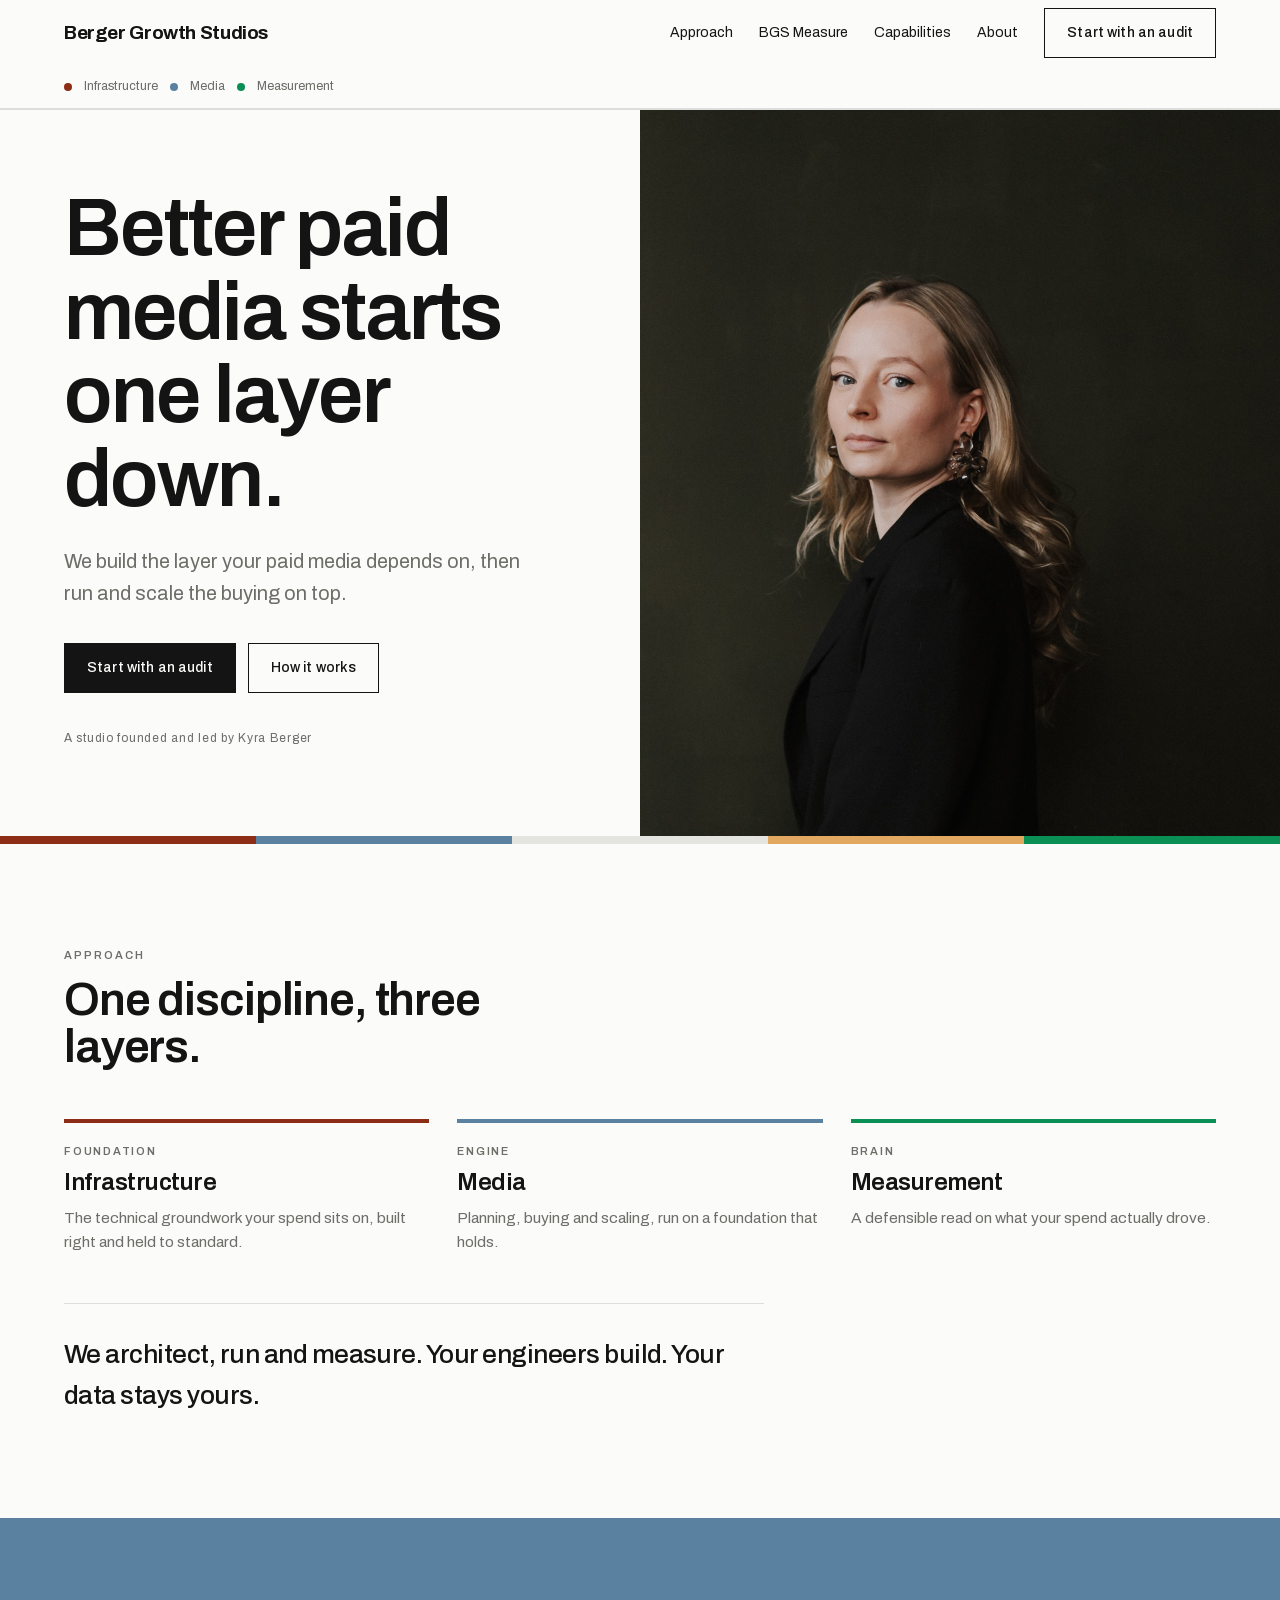
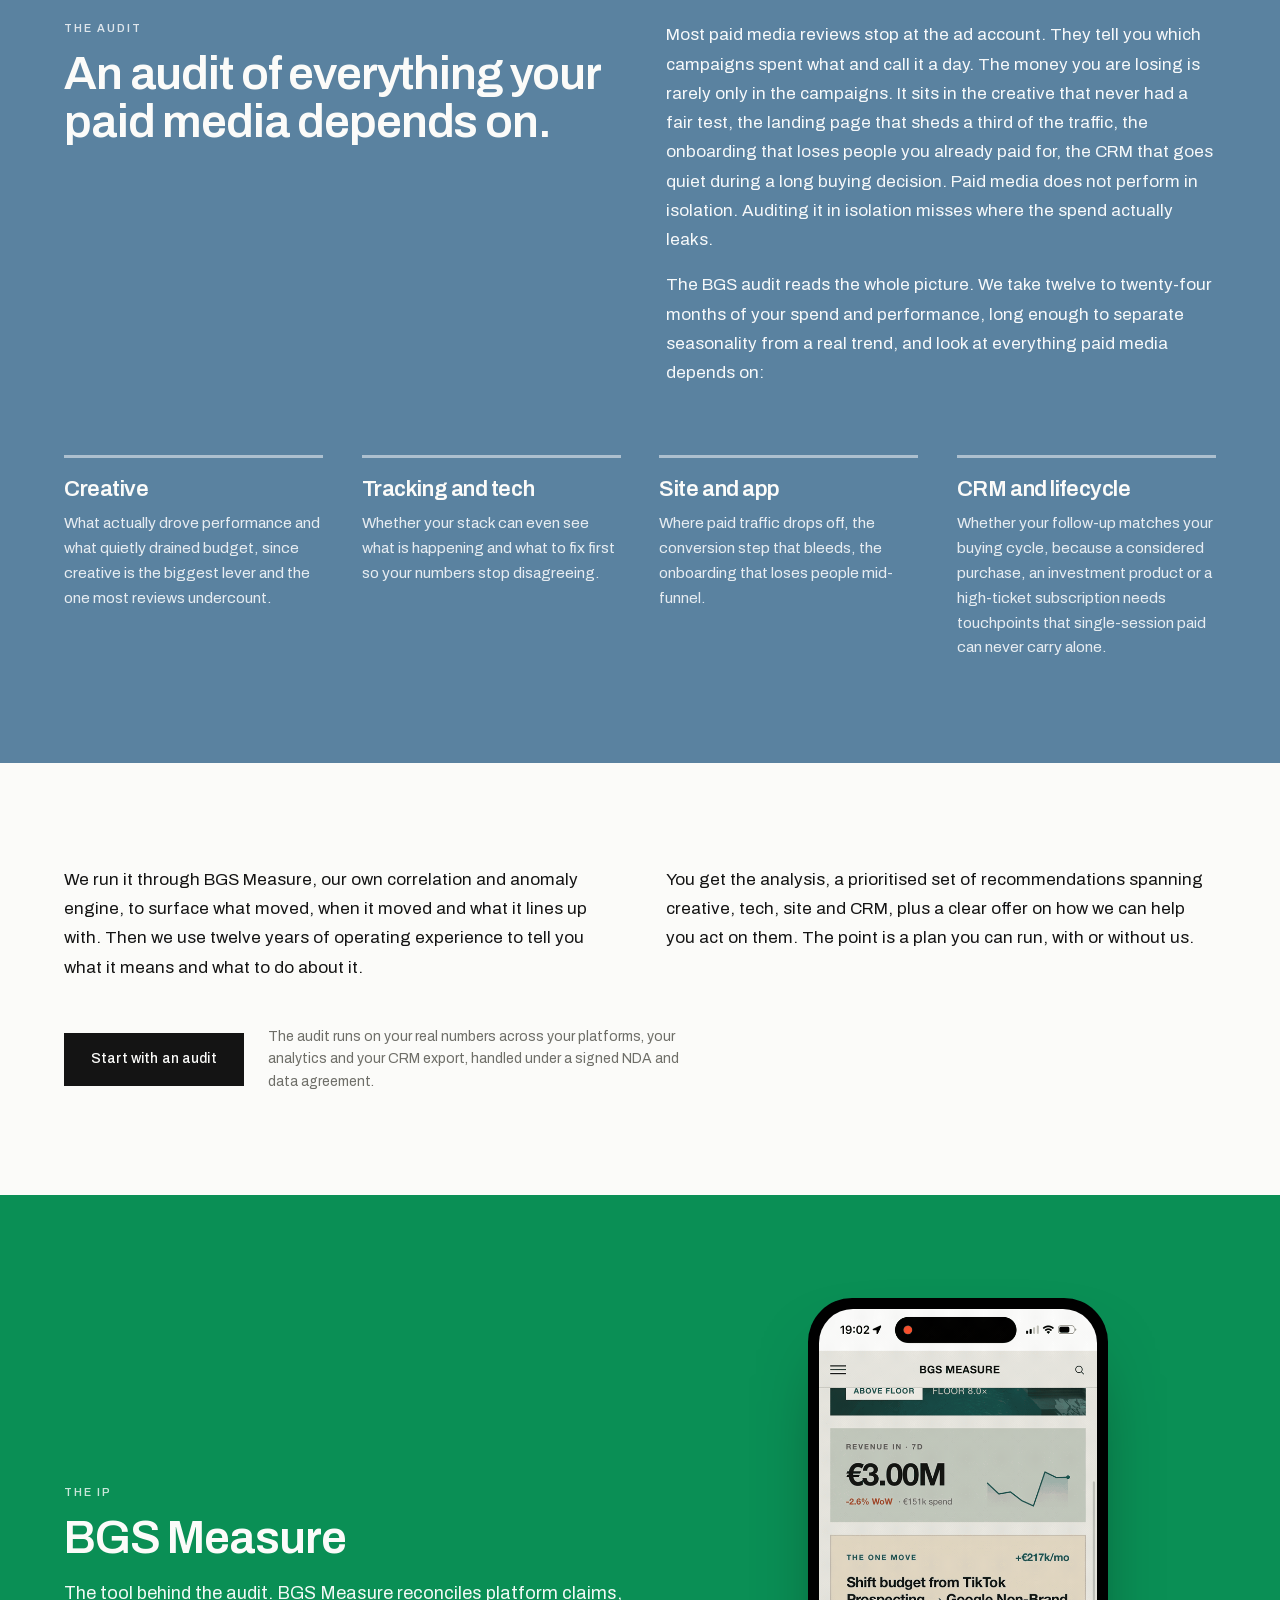
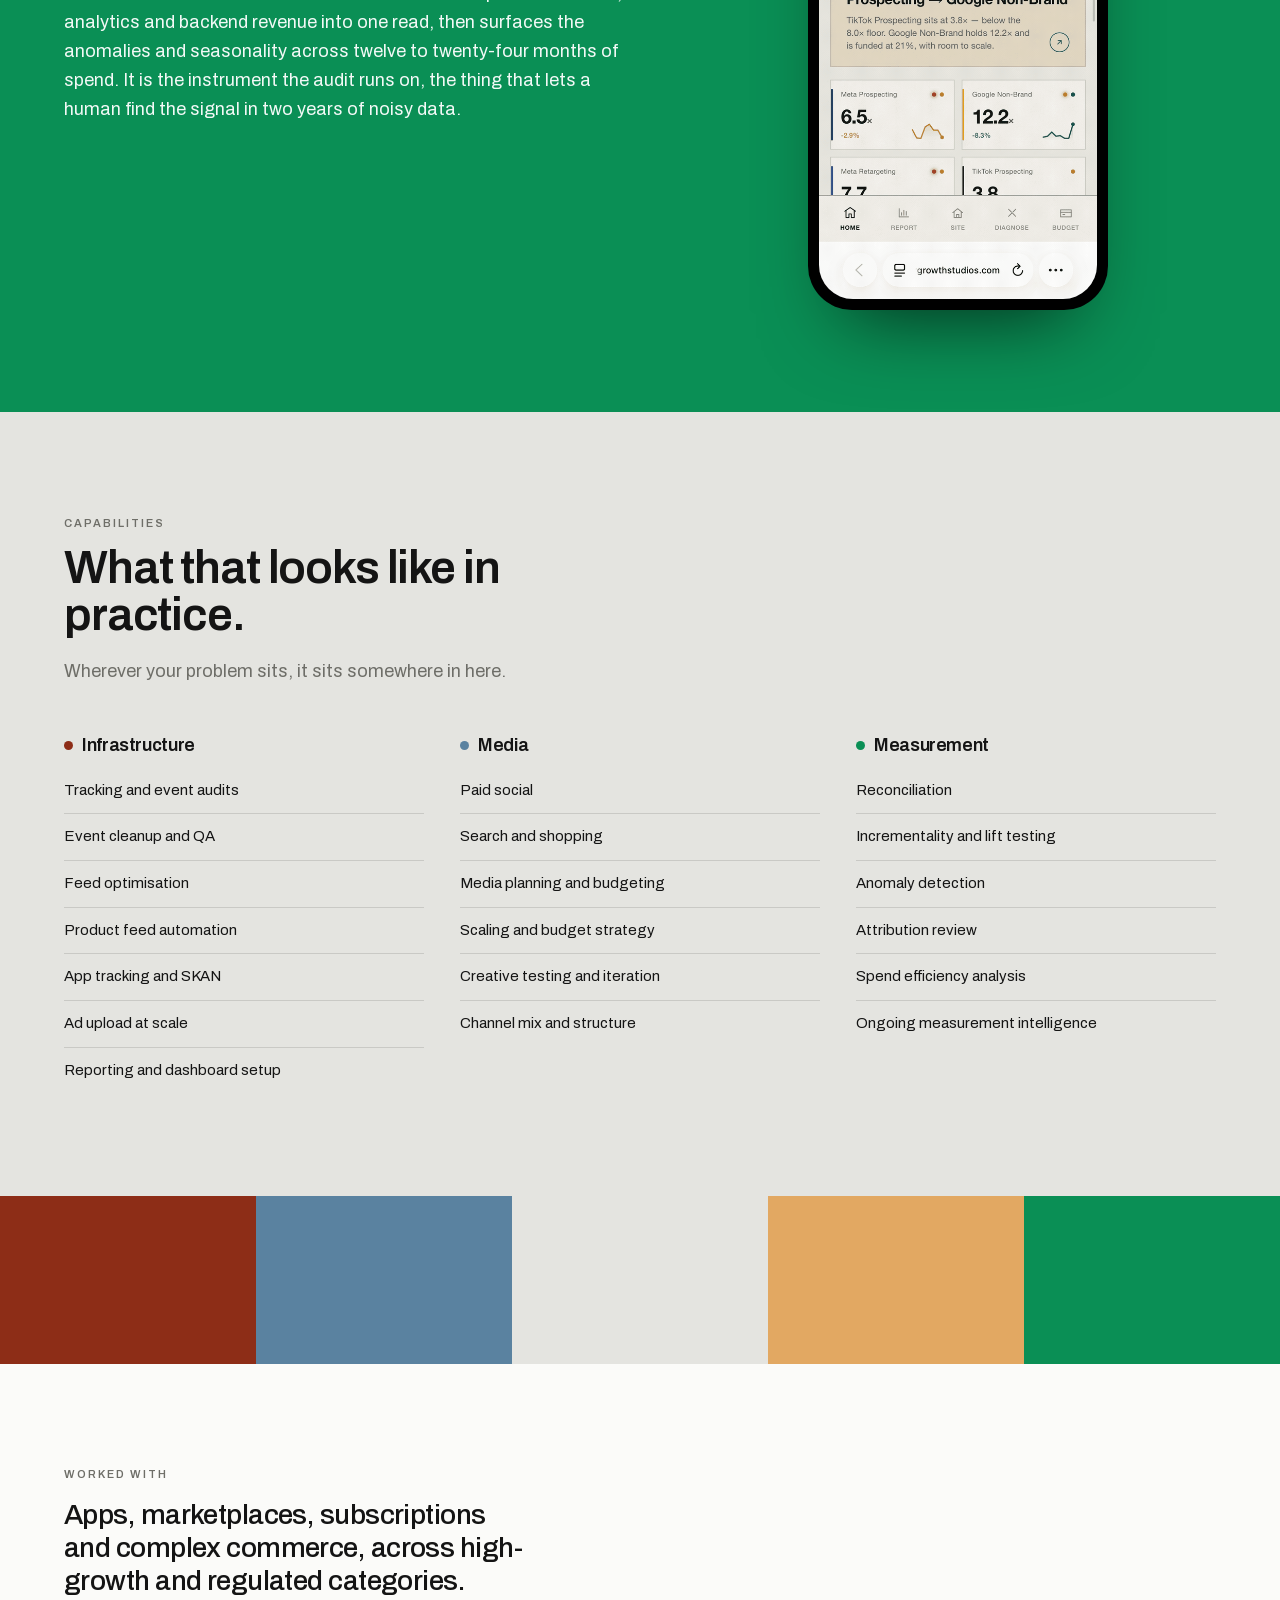
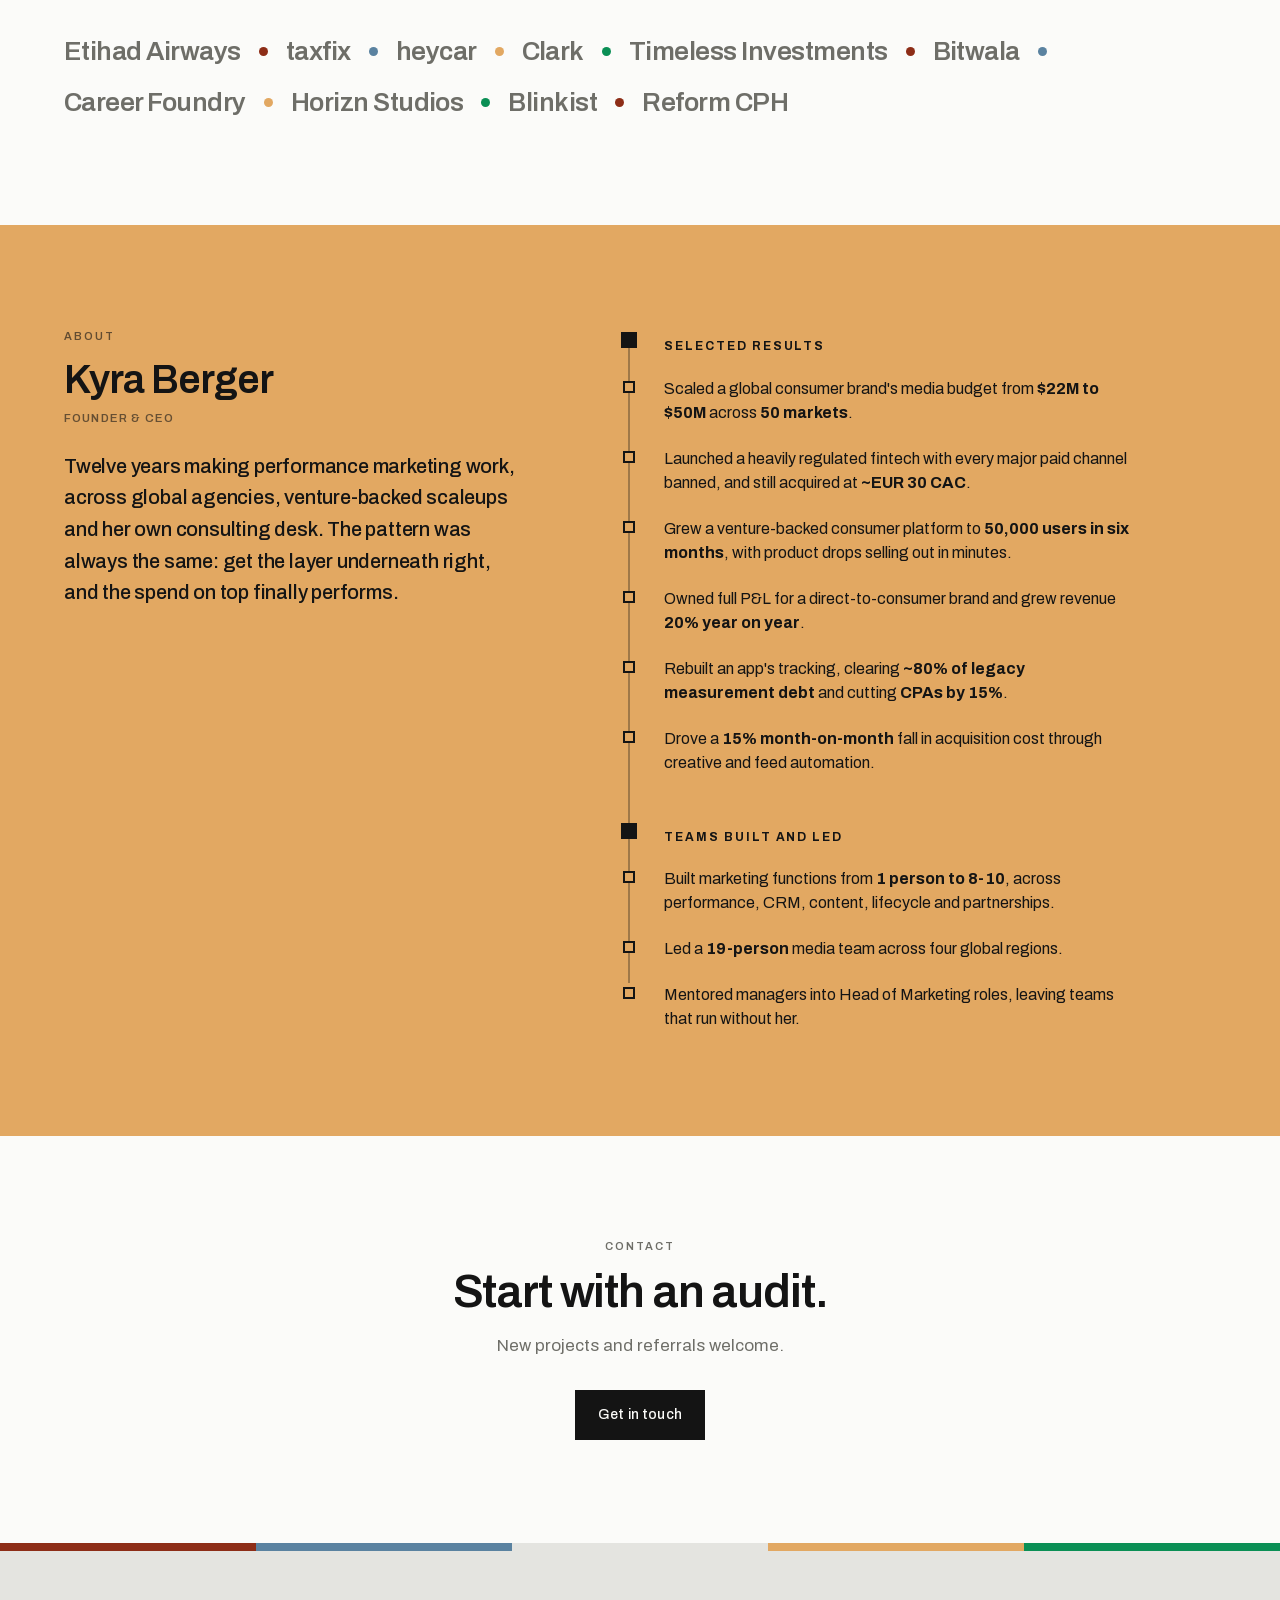
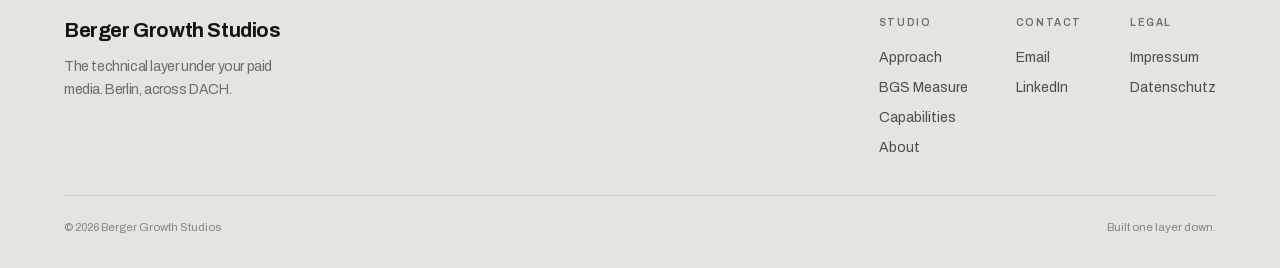
==== index.html @ 20eaeb32 "Split audit into blue (head+pillars) and off-white outcome band Keep heading, intro and the four pil" ====
<!DOCTYPE html>
<html lang="en">
<head>
<meta charset="utf-8">
<meta name="viewport" content="width=device-width, initial-scale=1">

<title>Berger Growth Studios | Technical performance marketing and measurement</title>
<meta name="description" content="Berger Growth Studios builds the technical layer under paid media, then runs and scales the buying on top. Measurement-led growth across DACH.">
<link rel="canonical" href="https://bergergrowthstudios.com/">

<!-- Favicons -->
<link rel="icon" href="favicons/favicon.svg" type="image/svg+xml">
<link rel="icon" href="favicons/favicon-32.png" sizes="32x32" type="image/png">
<link rel="icon" href="favicons/favicon-16.png" sizes="16x16" type="image/png">
<link rel="apple-touch-icon" href="favicons/apple-touch-icon.png">

<!-- Open Graph -->
<meta property="og:type" content="website">
<meta property="og:url" content="https://bergergrowthstudios.com/">
<meta property="og:title" content="Berger Growth Studios | Technical performance marketing and measurement">
<meta property="og:description" content="Berger Growth Studios builds the technical layer under paid media, then runs and scales the buying on top. Measurement-led growth across DACH.">
<meta property="og:image" content="https://bergergrowthstudios.com/assets/hero-portrait.jpg">

<!-- Twitter -->
<meta name="twitter:card" content="summary_large_image">
<meta name="twitter:title" content="Berger Growth Studios | Technical performance marketing and measurement">
<meta name="twitter:description" content="Berger Growth Studios builds the technical layer under paid media, then runs and scales the buying on top. Measurement-led growth across DACH.">
<meta name="twitter:image" content="https://bergergrowthstudios.com/assets/hero-portrait.jpg">

<link rel="stylesheet" href="/fonts/archivo.css">

<!-- Vercel Web Analytics (cookieless) -->
<script defer src="/_vercel/insights/script.js"></script>

<style>
*{box-sizing:border-box}
html{scroll-behavior:smooth}
body{margin:0;background:#FBFBF9;color:#141414;-webkit-font-smoothing:antialiased}
img{max-width:100%;display:block}
a:focus-visible,button:focus-visible{outline:2px solid #5A82A0;outline-offset:3px}
@media(prefers-reduced-motion:reduce){html{scroll-behavior:auto}}
@media(max-width:860px){.measure{grid-template-columns:1fr!important;gap:40px!important}}
@media(max-width:840px){.hero__grid{grid-template-columns:1fr!important}.hero__media{min-height:420px!important}.founder{grid-template-columns:1fr!important;gap:32px!important}}
@media(max-width:430px){.brand{font-size:14px!important}.brand span{display:block}}
@media(max-width:900px){.nav__links{display:none!important}.crumb{display:none!important}.botnav{display:block!important}body{padding-bottom:64px}}
@media(max-width:760px){.layers{grid-template-columns:1fr!important;gap:22px!important}.caps{grid-template-columns:1fr!important;gap:28px!important}}
/* hover states (recreated from the design reference's style-hover attrs) */
.navlink:hover{color:#6E6E68!important}
.btn-outline:hover{background:#141414!important;color:#FBFBF9!important}
.btn-solid:hover{transform:translateY(-2px)}
.footlink:hover{color:#141414!important}
@media(max-width:920px){.auditgrid{grid-template-columns:repeat(2,1fr)!important}}
@media(max-width:840px){.audit-head{grid-template-columns:1fr!important}.audit-close{grid-template-columns:1fr!important}}
@media(max-width:560px){.auditgrid{grid-template-columns:1fr!important}}
</style>

<!-- JSON-LD: ProfessionalService -->
<script type="application/ld+json">
{
  "@context": "https://schema.org",
  "@type": "ProfessionalService",
  "name": "Berger Growth Studios",
  "url": "https://bergergrowthstudios.com/",
  "areaServed": "DACH",
  "founder": {
    "@type": "Person",
    "name": "Kyra Berger",
    "jobTitle": "Founder and CEO"
  }
}
</script>
</head>

<body>

<div style="font-family:'Archivo',-apple-system,system-ui,Helvetica,Arial,sans-serif;font-size:17px;line-height:1.58;color:#141414;background:#FBFBF9">

<header class="nav" style="position:sticky;top:0;z-index:50;background:rgba(251,251,249,.9);backdrop-filter:blur(10px);-webkit-backdrop-filter:blur(10px);border-bottom:1px solid rgba(20,20,20,.13)">
  <div style="max-width:1440px;margin:0 auto;padding:0 clamp(20px,5vw,72px);display:flex;align-items:center;justify-content:space-between;height:66px">
    <a href="#top" class="brand" style="font-weight:700;font-size:19px;letter-spacing:-.02em;line-height:1.06;color:#141414;text-decoration:none;white-space:nowrap"><span>Berger</span> <span>Growth</span> <span>Studios</span></a>
    <div style="display:flex;gap:12px;align-items:center">
      <nav class="nav__links" aria-label="Primary" style="display:flex;gap:26px;margin-right:14px">
        <a href="#do" class="navlink" style="font-size:14px;color:#141414;text-decoration:none;white-space:nowrap">Approach</a>
        <a href="#measure" class="navlink" style="font-size:14px;color:#141414;text-decoration:none;white-space:nowrap">BGS Measure</a>
        <a href="#capabilities" class="navlink" style="font-size:14px;color:#141414;text-decoration:none;white-space:nowrap">Capabilities</a>
        <a href="#about" class="navlink" style="font-size:14px;color:#141414;text-decoration:none;white-space:nowrap">About</a>
      </nav>
      <a href="#contact" class="btn-outline" style="display:inline-flex;align-items:center;font-weight:500;font-size:14px;letter-spacing:.01em;padding:13px 22px;border:1px solid #141414;border-radius:0;color:#141414;text-decoration:none;white-space:nowrap;transition:background .18s,color .18s">Start with an audit</a>
    </div>
  </div>
  <div class="crumb" style="border-bottom:1px solid rgba(20,20,20,.13)">
    <div style="max-width:1440px;margin:0 auto;padding:0 clamp(20px,5vw,72px);display:flex;align-items:center;gap:12px;height:42px;font-size:12.5px;color:#6E6E68">
      <span style="width:8px;height:8px;border-radius:50%;background:#8D2D17"></span>Infrastructure
      <span style="width:8px;height:8px;border-radius:50%;background:#5A82A0"></span>Media
      <span style="width:8px;height:8px;border-radius:50%;background:#0A8F55"></span>Measurement
    </div>
  </div>
</header>

<main id="top">

<section>
  <div class="hero__grid" style="display:grid;grid-template-columns:1fr 1fr;min-height:clamp(480px,76vh,700px)">
    <div style="display:flex;flex-direction:column;justify-content:center;padding:clamp(40px,6vw,76px) clamp(28px,4vw,56px) clamp(40px,6vw,76px) calc(clamp(20px,5vw,72px) + max(0px, (100vw - 1440px) / 2))">
      <h1 style="margin:0;font-weight:600;line-height:1.02;letter-spacing:-.025em;font-size:clamp(40px,6.4vw,82px)">Better paid media starts one layer down.</h1>
      <p style="margin:26px 0 0;max-width:40ch;font-size:clamp(17px,1.6vw,20px);color:#6E6E68">We build the layer your paid media depends on, then run and scale the buying on top.</p>
      <div style="margin-top:34px;display:flex;gap:12px;flex-wrap:wrap">
        <a href="#contact" class="btn-solid" style="display:inline-flex;align-items:center;font-weight:500;font-size:14px;letter-spacing:.01em;padding:13px 22px;border:1px solid #141414;border-radius:0;background:#141414;color:#FBFBF9;text-decoration:none;transition:transform .18s">Start with an audit</a>
        <a href="#do" class="btn-outline" style="display:inline-flex;align-items:center;font-weight:500;font-size:14px;letter-spacing:.01em;padding:13px 22px;border:1px solid #141414;border-radius:0;color:#141414;text-decoration:none;transition:background .18s,color .18s">How it works</a>
      </div>
      <p style="margin-top:auto;padding-top:36px;font-size:12px;letter-spacing:.06em;color:#6E6E68">A studio founded and led by Kyra Berger</p>
    </div>
    <div class="hero__media"><img src="assets/hero-portrait.jpg" alt="Kyra Berger, portrait on a dark backdrop" style="width:100%;height:100%;object-fit:cover;object-position:58% 28%"></div>
  </div>
  <div style="display:flex;height:8px;width:100%"><i style="flex:1;background:#8D2D17"></i><i style="flex:1;background:#5A82A0"></i><i style="flex:1;background:#E4E4E0"></i><i style="flex:1;background:#E2A862"></i><i style="flex:1;background:#0A8F55"></i></div>
</section>

<section id="do" style="padding:clamp(58px,8vw,108px) 0">
  <div style="max-width:1440px;margin:0 auto;padding:0 clamp(20px,5vw,72px)">
    <div style="max-width:56ch">
      <p style="margin:0;font-size:11px;font-weight:600;letter-spacing:.18em;text-transform:uppercase;color:#6E6E68">Approach</p>
      <h2 style="margin:13px 0 0;font-weight:600;line-height:1.02;letter-spacing:-.025em;font-size:clamp(28px,4vw,46px)">One discipline, three layers.</h2>
    </div>
    <div class="layers" style="display:grid;grid-template-columns:repeat(3,1fr);gap:28px;margin-top:48px">
      <div style="border-top:4px solid #8D2D17;padding-top:20px">
        <p style="margin:0 0 10px;font-size:11px;font-weight:600;letter-spacing:.16em;text-transform:uppercase;color:#6E6E68">Foundation</p>
        <h3 style="margin:0 0 10px;font-weight:600;line-height:1.05;letter-spacing:-.02em;font-size:clamp(19px,2.2vw,24px)">Infrastructure</h3>
        <p style="margin:0;color:#6E6E68;font-size:15.5px">The technical groundwork your spend sits on, built right and held to standard.</p>
      </div>
      <div style="border-top:4px solid #5A82A0;padding-top:20px">
        <p style="margin:0 0 10px;font-size:11px;font-weight:600;letter-spacing:.16em;text-transform:uppercase;color:#6E6E68">Engine</p>
        <h3 style="margin:0 0 10px;font-weight:600;line-height:1.05;letter-spacing:-.02em;font-size:clamp(19px,2.2vw,24px)">Media</h3>
        <p style="margin:0;color:#6E6E68;font-size:15.5px">Planning, buying and scaling, run on a foundation that holds.</p>
      </div>
      <div style="border-top:4px solid #0A8F55;padding-top:20px">
        <p style="margin:0 0 10px;font-size:11px;font-weight:600;letter-spacing:.16em;text-transform:uppercase;color:#6E6E68">Brain</p>
        <h3 style="margin:0 0 10px;font-weight:600;line-height:1.05;letter-spacing:-.02em;font-size:clamp(19px,2.2vw,24px)">Measurement</h3>
        <p style="margin:0;color:#6E6E68;font-size:15.5px">A defensible read on what your spend actually drove.</p>
      </div>
    </div>
    <p style="margin:48px 0 0;padding-top:30px;border-top:1px solid rgba(20,20,20,.13);font-size:clamp(19px,2.3vw,26px);font-weight:500;letter-spacing:-.02em;max-width:50ch">We architect, run and measure. Your engineers build. Your data stays yours.</p>
  </div>
</section>

<section id="audit" style="padding:clamp(58px,8vw,108px) 0;background:#5A82A0;color:#FBFBF9">
  <div style="max-width:1440px;margin:0 auto;padding:0 clamp(20px,5vw,72px)">
    <div class="audit-head" style="display:grid;grid-template-columns:1fr 1fr;gap:clamp(28px,4vw,64px);align-items:start">
      <div>
        <p style="margin:0;font-size:11px;font-weight:600;letter-spacing:.18em;text-transform:uppercase;color:rgba(255,255,255,.8)">The audit</p>
        <h2 style="margin:13px 0 0;font-weight:600;line-height:1.04;letter-spacing:-.025em;font-size:clamp(28px,4vw,46px)">An audit of everything your paid media depends on.</h2>
      </div>
      <div>
        <p style="margin:0;color:rgba(255,255,255,.95);font-size:17px;line-height:1.72">Most paid media reviews stop at the ad account. They tell you which campaigns spent what and call it a day. The money you are losing is rarely only in the campaigns. It sits in the creative that never had a fair test, the landing page that sheds a third of the traffic, the onboarding that loses people you already paid for, the CRM that goes quiet during a long buying decision. Paid media does not perform in isolation. Auditing it in isolation misses where the spend actually leaks.</p>
        <p style="margin:16px 0 0;color:rgba(255,255,255,.95);font-size:17px;line-height:1.72">The BGS audit reads the whole picture. We take twelve to twenty-four months of your spend and performance, long enough to separate seasonality from a real trend, and look at everything paid media depends on:</p>
      </div>
    </div>
    <div class="auditgrid" style="display:grid;grid-template-columns:repeat(4,1fr);gap:clamp(28px,3vw,40px);margin-top:clamp(44px,6vw,68px)">
      <div style="border-top:3px solid rgba(255,255,255,.5);padding-top:20px">
        <h3 style="margin:0;font-weight:600;letter-spacing:-.02em;line-height:1.05;font-size:clamp(18px,2vw,22px)">Creative</h3>
        <p style="margin:10px 0 0;color:rgba(255,255,255,.85);font-size:15.5px;line-height:1.6">What actually drove performance and what quietly drained budget, since creative is the biggest lever and the one most reviews undercount.</p>
      </div>
      <div style="border-top:3px solid rgba(255,255,255,.5);padding-top:20px">
        <h3 style="margin:0;font-weight:600;letter-spacing:-.02em;line-height:1.05;font-size:clamp(18px,2vw,22px)">Tracking and tech</h3>
        <p style="margin:10px 0 0;color:rgba(255,255,255,.85);font-size:15.5px;line-height:1.6">Whether your stack can even see what is happening and what to fix first so your numbers stop disagreeing.</p>
      </div>
      <div style="border-top:3px solid rgba(255,255,255,.5);padding-top:20px">
        <h3 style="margin:0;font-weight:600;letter-spacing:-.02em;line-height:1.05;font-size:clamp(18px,2vw,22px)">Site and app</h3>
        <p style="margin:10px 0 0;color:rgba(255,255,255,.85);font-size:15.5px;line-height:1.6">Where paid traffic drops off, the conversion step that bleeds, the onboarding that loses people mid-funnel.</p>
      </div>
      <div style="border-top:3px solid rgba(255,255,255,.5);padding-top:20px">
        <h3 style="margin:0;font-weight:600;letter-spacing:-.02em;line-height:1.05;font-size:clamp(18px,2vw,22px)">CRM and lifecycle</h3>
        <p style="margin:10px 0 0;color:rgba(255,255,255,.85);font-size:15.5px;line-height:1.6">Whether your follow-up matches your buying cycle, because a considered purchase, an investment product or a high-ticket subscription needs touchpoints that single-session paid can never carry alone.</p>
      </div>
    </div>
  </div>
</section>

<section id="audit-outcome" style="padding:clamp(58px,8vw,108px) 0;background:#FBFBF9">
  <div style="max-width:1440px;margin:0 auto;padding:0 clamp(20px,5vw,72px)">
    <div class="audit-close" style="display:grid;grid-template-columns:1fr 1fr;gap:clamp(28px,4vw,64px);align-items:start">
      <p style="margin:0;color:#141414;font-size:17px;line-height:1.72">We run it through BGS Measure, our own correlation and anomaly engine, to surface what moved, when it moved and what it lines up with. Then we use twelve years of operating experience to tell you what it means and what to do about it.</p>
      <p style="margin:0;color:#141414;font-size:17px;line-height:1.72">You get the analysis, a prioritised set of recommendations spanning creative, tech, site and CRM, plus a clear offer on how we can help you act on them. The point is a plan you can run, with or without us.</p>
    </div>
    <div style="margin-top:clamp(32px,4vw,44px);display:flex;align-items:center;gap:24px;flex-wrap:wrap">
      <a href="#contact" class="btn-solid" style="display:inline-flex;align-items:center;font-weight:500;font-size:14px;letter-spacing:.01em;padding:14px 26px;border:1px solid #141414;border-radius:0;background:#141414;color:#FBFBF9;text-decoration:none;transition:transform .18s">Start with an audit</a>
      <p style="margin:0;color:#6E6E68;font-size:14px;line-height:1.6;max-width:52ch">The audit runs on your real numbers across your platforms, your analytics and your CRM export, handled under a signed NDA and data agreement.</p>
    </div>
  </div>
</section>

<section id="measure" style="padding:clamp(58px,8vw,108px) 0;background:#0A8F55;color:#FBFBF9">
  <div style="max-width:1440px;margin:0 auto;padding:0 clamp(20px,5vw,72px)">
    <div class="measure" style="display:grid;grid-template-columns:1.05fr .95fr;gap:clamp(36px,5vw,64px);align-items:center">
      <div>
        <p style="margin:0;font-size:11px;font-weight:600;letter-spacing:.18em;text-transform:uppercase;color:rgba(255,255,255,.78)">The IP</p>
        <h2 style="margin:13px 0 0;font-weight:600;line-height:1.02;letter-spacing:-.025em;font-size:clamp(28px,4vw,46px)">BGS Measure</h2>
        <p style="margin:18px 0 0;max-width:56ch;color:rgba(255,255,255,.95);font-size:18px;line-height:1.6">The tool behind the audit. BGS Measure reconciles platform claims, analytics and backend revenue into one read, then surfaces the anomalies and seasonality across twelve to twenty-four months of spend. It is the instrument the audit runs on, the thing that lets a human find the signal in two years of noisy data.</p>
      </div>
      <div style="display:flex;justify-content:center">
        <div aria-label="BGS Measure on mobile" style="width:clamp(248px,80%,300px);aspect-ratio:300/612;background:#000;border-radius:44px;padding:11px;box-shadow:0 40px 80px -36px rgba(0,0,0,.7);position:relative">
          <div style="width:100%;height:100%;border-radius:34px;overflow:hidden;background:#1b1b1b;position:relative">
            <img src="assets/bgs-measure-scroll.gif" alt="BGS Measure product, scrolled on mobile" style="width:100%;height:100%;object-fit:cover;object-position:center top;display:block">
          </div>
        </div>
      </div>
    </div>
  </div>
</section>

<section id="capabilities" style="padding:clamp(58px,8vw,108px) 0;background:#E4E4E0">
  <div style="max-width:1440px;margin:0 auto;padding:0 clamp(20px,5vw,72px)">
    <div style="max-width:56ch">
      <p style="margin:0;font-size:11px;font-weight:600;letter-spacing:.18em;text-transform:uppercase;color:#6E6E68">Capabilities</p>
      <h2 style="margin:13px 0 0;font-weight:600;line-height:1.02;letter-spacing:-.025em;font-size:clamp(28px,4vw,46px)">What that looks like in practice.</h2>
      <p style="margin:18px 0 0;color:#6E6E68;font-size:18px">Wherever your problem sits, it sits somewhere in here.</p>
    </div>
    <div class="caps" style="display:grid;grid-template-columns:repeat(3,1fr);gap:36px;margin-top:46px">
      <div>
        <div style="display:flex;align-items:center;gap:9px;margin-bottom:6px"><span style="width:9px;height:9px;border-radius:50%;background:#8D2D17"></span><h3 style="margin:0;font-weight:600;letter-spacing:-.02em;font-size:18px">Infrastructure</h3></div>
        <ul style="list-style:none;margin:8px 0 0;padding:0">
          <li style="padding:11px 0;font-size:15px;color:#141414">Tracking and event audits</li>
          <li style="padding:11px 0;border-top:1px solid rgba(20,20,20,.13);font-size:15px;color:#141414">Event cleanup and QA</li>
          <li style="padding:11px 0;border-top:1px solid rgba(20,20,20,.13);font-size:15px;color:#141414">Feed optimisation</li>
          <li style="padding:11px 0;border-top:1px solid rgba(20,20,20,.13);font-size:15px;color:#141414">Product feed automation</li>
          <li style="padding:11px 0;border-top:1px solid rgba(20,20,20,.13);font-size:15px;color:#141414">App tracking and SKAN</li>
          <li style="padding:11px 0;border-top:1px solid rgba(20,20,20,.13);font-size:15px;color:#141414">Ad upload at scale</li>
          <li style="padding:11px 0;border-top:1px solid rgba(20,20,20,.13);font-size:15px;color:#141414">Reporting and dashboard setup</li>
        </ul>
      </div>
      <div>
        <div style="display:flex;align-items:center;gap:9px;margin-bottom:6px"><span style="width:9px;height:9px;border-radius:50%;background:#5A82A0"></span><h3 style="margin:0;font-weight:600;letter-spacing:-.02em;font-size:18px">Media</h3></div>
        <ul style="list-style:none;margin:8px 0 0;padding:0">
          <li style="padding:11px 0;font-size:15px;color:#141414">Paid social</li>
          <li style="padding:11px 0;border-top:1px solid rgba(20,20,20,.13);font-size:15px;color:#141414">Search and shopping</li>
          <li style="padding:11px 0;border-top:1px solid rgba(20,20,20,.13);font-size:15px;color:#141414">Media planning and budgeting</li>
          <li style="padding:11px 0;border-top:1px solid rgba(20,20,20,.13);font-size:15px;color:#141414">Scaling and budget strategy</li>
          <li style="padding:11px 0;border-top:1px solid rgba(20,20,20,.13);font-size:15px;color:#141414">Creative testing and iteration</li>
          <li style="padding:11px 0;border-top:1px solid rgba(20,20,20,.13);font-size:15px;color:#141414">Channel mix and structure</li>
        </ul>
      </div>
      <div>
        <div style="display:flex;align-items:center;gap:9px;margin-bottom:6px"><span style="width:9px;height:9px;border-radius:50%;background:#0A8F55"></span><h3 style="margin:0;font-weight:600;letter-spacing:-.02em;font-size:18px">Measurement</h3></div>
        <ul style="list-style:none;margin:8px 0 0;padding:0">
          <li style="padding:11px 0;font-size:15px;color:#141414">Reconciliation</li>
          <li style="padding:11px 0;border-top:1px solid rgba(20,20,20,.13);font-size:15px;color:#141414">Incrementality and lift testing</li>
          <li style="padding:11px 0;border-top:1px solid rgba(20,20,20,.13);font-size:15px;color:#141414">Anomaly detection</li>
          <li style="padding:11px 0;border-top:1px solid rgba(20,20,20,.13);font-size:15px;color:#141414">Attribution review</li>
          <li style="padding:11px 0;border-top:1px solid rgba(20,20,20,.13);font-size:15px;color:#141414">Spend efficiency analysis</li>
          <li style="padding:11px 0;border-top:1px solid rgba(20,20,20,.13);font-size:15px;color:#141414">Ongoing measurement intelligence</li>
        </ul>
      </div>
    </div>
  </div>
</section>

<section aria-hidden="true">
  <div style="display:flex;height:clamp(110px,16vw,168px)"><i style="flex:1;background:#8D2D17"></i><i style="flex:1;background:#5A82A0"></i><i style="flex:1;background:#E4E4E0"></i><i style="flex:1;background:#E2A862"></i><i style="flex:1;background:#0A8F55"></i></div>
</section>

<section id="work" style="padding:clamp(58px,8vw,108px) 0">
  <div style="max-width:1440px;margin:0 auto;padding:0 clamp(20px,5vw,72px)">
    <div style="max-width:46ch">
      <p style="margin:0;font-size:11px;font-weight:600;letter-spacing:.18em;text-transform:uppercase;color:#6E6E68">Worked with</p>
      <h2 style="margin:14px 0 0;font-weight:500;line-height:1.18;letter-spacing:-.02em;font-size:clamp(20px,2.4vw,28px);color:#141414">Apps, marketplaces, subscriptions and complex commerce, across high-growth and regulated categories.</h2>
    </div>
    <div style="display:flex;flex-wrap:wrap;align-items:center;gap:10px 18px;margin-top:34px">
      <b style="font-weight:600;font-size:clamp(18px,2.1vw,26px);letter-spacing:-.02em;color:#6E6E68">Etihad Airways</b>
      <span style="width:9px;height:9px;border-radius:50%;background:#8D2D17"></span>
      <b style="font-weight:600;font-size:clamp(18px,2.1vw,26px);letter-spacing:-.02em;color:#6E6E68">taxfix</b>
      <span style="width:9px;height:9px;border-radius:50%;background:#5A82A0"></span>
      <b style="font-weight:600;font-size:clamp(18px,2.1vw,26px);letter-spacing:-.02em;color:#6E6E68">heycar</b>
      <span style="width:9px;height:9px;border-radius:50%;background:#E2A862"></span>
      <b style="font-weight:600;font-size:clamp(18px,2.1vw,26px);letter-spacing:-.02em;color:#6E6E68">Clark</b>
      <span style="width:9px;height:9px;border-radius:50%;background:#0A8F55"></span>
      <b style="font-weight:600;font-size:clamp(18px,2.1vw,26px);letter-spacing:-.02em;color:#6E6E68">Timeless Investments</b>
      <span style="width:9px;height:9px;border-radius:50%;background:#8D2D17"></span>
      <b style="font-weight:600;font-size:clamp(18px,2.1vw,26px);letter-spacing:-.02em;color:#6E6E68">Bitwala</b>
      <span style="width:9px;height:9px;border-radius:50%;background:#5A82A0"></span>
      <b style="font-weight:600;font-size:clamp(18px,2.1vw,26px);letter-spacing:-.02em;color:#6E6E68">Career Foundry</b>
      <span style="width:9px;height:9px;border-radius:50%;background:#E2A862"></span>
      <b style="font-weight:600;font-size:clamp(18px,2.1vw,26px);letter-spacing:-.02em;color:#6E6E68">Horizn Studios</b>
      <span style="width:9px;height:9px;border-radius:50%;background:#0A8F55"></span>
      <b style="font-weight:600;font-size:clamp(18px,2.1vw,26px);letter-spacing:-.02em;color:#6E6E68">Blinkist</b>
      <span style="width:9px;height:9px;border-radius:50%;background:#8D2D17"></span>
      <b style="font-weight:600;font-size:clamp(18px,2.1vw,26px);letter-spacing:-.02em;color:#6E6E68">Reform CPH</b>
    </div>
  </div>
</section>

<section id="about" style="padding:clamp(58px,8vw,108px) 0;background:#E2A862;color:#141414">
  <div style="max-width:1440px;margin:0 auto;padding:0 clamp(20px,5vw,72px)">
    <div class="founder" style="display:grid;grid-template-columns:.92fr 1.08fr;gap:clamp(34px,5vw,64px);align-items:start">
      <div>
        <p style="margin:0;font-size:11px;font-weight:600;letter-spacing:.18em;text-transform:uppercase;color:rgba(20,20,20,.62)">About</p>
        <div style="font-weight:600;font-size:clamp(26px,3.4vw,40px);letter-spacing:-.025em;line-height:1.04;margin-top:14px">Kyra Berger</div>
        <div style="font-size:11.5px;font-weight:600;letter-spacing:.1em;text-transform:uppercase;color:rgba(20,20,20,.6);margin-top:8px">Founder &amp; CEO</div>
        <p style="margin:24px 0 0;color:#141414;font-size:20px;font-weight:500;letter-spacing:-.01em;max-width:42ch">Twelve years making performance marketing work, across global agencies, venture-backed scaleups and her own consulting desk. The pattern was always the same: get the layer underneath right, and the spend on top finally performs.</p>
      </div>
      <div>
        <ul style="list-style:none;margin:4px 0 0;padding:0">
          <li style="position:relative;padding:0 0 18px 34px;border-left:2px solid rgba(20,20,20,.32)">
            <span style="position:absolute;left:-9px;top:0;width:16px;height:16px;background:#141414"></span>
            <span style="font-size:12px;font-weight:700;letter-spacing:.16em;text-transform:uppercase;color:#141414">Selected results</span>
          </li>
          <li style="position:relative;padding:0 0 22px 34px;border-left:2px solid rgba(20,20,20,.32)">
            <span style="position:absolute;left:-7px;top:4px;width:12px;height:12px;background:#E2A862;border:2px solid #141414"></span>
            <div style="font-size:16px;color:#141414;line-height:1.5;max-width:52ch">Scaled a global consumer brand's media budget from <b style="font-weight:700">$22M to $50M</b> across <b style="font-weight:700">50 markets</b>.</div>
          </li>
          <li style="position:relative;padding:0 0 22px 34px;border-left:2px solid rgba(20,20,20,.32)">
            <span style="position:absolute;left:-7px;top:4px;width:12px;height:12px;background:#E2A862;border:2px solid #141414"></span>
            <div style="font-size:16px;color:#141414;line-height:1.5;max-width:52ch">Launched a heavily regulated fintech with every major paid channel banned, and still acquired at <b style="font-weight:700">~EUR 30 CAC</b>.</div>
          </li>
          <li style="position:relative;padding:0 0 22px 34px;border-left:2px solid rgba(20,20,20,.32)">
            <span style="position:absolute;left:-7px;top:4px;width:12px;height:12px;background:#E2A862;border:2px solid #141414"></span>
            <div style="font-size:16px;color:#141414;line-height:1.5;max-width:52ch">Grew a venture-backed consumer platform to <b style="font-weight:700">50,000 users in six months</b>, with product drops selling out in minutes.</div>
          </li>
          <li style="position:relative;padding:0 0 22px 34px;border-left:2px solid rgba(20,20,20,.32)">
            <span style="position:absolute;left:-7px;top:4px;width:12px;height:12px;background:#E2A862;border:2px solid #141414"></span>
            <div style="font-size:16px;color:#141414;line-height:1.5;max-width:52ch">Owned full P&amp;L for a direct-to-consumer brand and grew revenue <b style="font-weight:700">20% year on year</b>.</div>
          </li>
          <li style="position:relative;padding:0 0 22px 34px;border-left:2px solid rgba(20,20,20,.32)">
            <span style="position:absolute;left:-7px;top:4px;width:12px;height:12px;background:#E2A862;border:2px solid #141414"></span>
            <div style="font-size:16px;color:#141414;line-height:1.5;max-width:52ch">Rebuilt an app's tracking, clearing <b style="font-weight:700">~80% of legacy measurement debt</b> and cutting <b style="font-weight:700">CPAs by 15%</b>.</div>
          </li>
          <li style="position:relative;padding:0 0 30px 34px;border-left:2px solid rgba(20,20,20,.32)">
            <span style="position:absolute;left:-7px;top:4px;width:12px;height:12px;background:#E2A862;border:2px solid #141414"></span>
            <div style="font-size:16px;color:#141414;line-height:1.5;max-width:52ch">Drove a <b style="font-weight:700">15% month-on-month</b> fall in acquisition cost through creative and feed automation.</div>
          </li>
          <li style="position:relative;padding:18px 0 18px 34px;border-left:2px solid rgba(20,20,20,.32)">
            <span style="position:absolute;left:-9px;top:18px;width:16px;height:16px;background:#141414"></span>
            <span style="font-size:12px;font-weight:700;letter-spacing:.16em;text-transform:uppercase;color:#141414">Teams built and led</span>
          </li>
          <li style="position:relative;padding:0 0 22px 34px;border-left:2px solid rgba(20,20,20,.32)">
            <span style="position:absolute;left:-7px;top:4px;width:12px;height:12px;background:#E2A862;border:2px solid #141414"></span>
            <div style="font-size:16px;color:#141414;line-height:1.5;max-width:52ch">Built marketing functions from <b style="font-weight:700">1 person to 8-10</b>, across performance, CRM, content, lifecycle and partnerships.</div>
          </li>
          <li style="position:relative;padding:0 0 22px 34px;border-left:2px solid rgba(20,20,20,.32)">
            <span style="position:absolute;left:-7px;top:4px;width:12px;height:12px;background:#E2A862;border:2px solid #141414"></span>
            <div style="font-size:16px;color:#141414;line-height:1.5;max-width:52ch">Led a <b style="font-weight:700">19-person</b> media team across four global regions.</div>
          </li>
          <li style="position:relative;padding:0 0 2px 34px;border-left:2px solid transparent">
            <span style="position:absolute;left:-7px;top:4px;width:12px;height:12px;background:#E2A862;border:2px solid #141414"></span>
            <div style="font-size:16px;color:#141414;line-height:1.5;max-width:52ch">Mentored managers into Head of Marketing roles, leaving teams that run without her.</div>
          </li>
        </ul>
      </div>
    </div>
  </div>
</section>

<section id="contact" style="padding:clamp(58px,8vw,108px) 0;background:#FBFBF9;color:#141414">
  <div style="max-width:1440px;margin:0 auto;padding:0 clamp(20px,5vw,72px);text-align:center">
    <p style="margin:0;font-size:11px;font-weight:600;letter-spacing:.18em;text-transform:uppercase;color:#6E6E68">Contact</p>
    <h2 style="margin:13px 0 0;font-weight:600;line-height:1.02;letter-spacing:-.025em;font-size:clamp(28px,4vw,46px)">Start with an audit.</h2>
    <p style="margin:18px auto 30px;color:#6E6E68;max-width:38ch">New projects and referrals welcome.</p>
    <a href="mailto:kyra@bergergrowthstudios.com?subject=BGS%20Audit%20request%3A%20%5Byour%20company%5D&amp;body=Hi%20Kyra%2C%0D%0A%0D%0AI%27d%20like%20to%20request%20a%20measurement%20audit.%20Details%20below.%0D%0A%0D%0A-%20Company%3A%20%0D%0A-%20Website%3A%20%0D%0A-%20Monthly%20paid%20media%20budget%3A%20%0D%0A-%20Active%20paid%20channels%3A%20%0D%0A-%20Attribution%20and%20reporting%20tools%3A%20%0D%0A-%20Name%20and%20role%3A%20%0D%0A-%20LinkedIn%3A%20%0D%0A-%20Biggest%20question%20you%20want%20answered%20%28optional%29%3A%20%0D%0A" class="btn-solid" style="display:inline-flex;align-items:center;font-weight:500;font-size:14px;letter-spacing:.01em;padding:13px 22px;border:1px solid #141414;border-radius:0;background:#141414;color:#FBFBF9;text-decoration:none;transition:transform .18s">Get in touch</a>
  </div>
</section>

</main>

<footer style="background:#E4E4E0;color:#141414;padding:0 0 32px">
  <div style="display:flex;height:8px;width:100%"><i style="flex:1;background:#8D2D17"></i><i style="flex:1;background:#5A82A0"></i><i style="flex:1;background:#E4E4E0"></i><i style="flex:1;background:#E2A862"></i><i style="flex:1;background:#0A8F55"></i></div>
  <div style="max-width:1440px;margin:0 auto;padding:clamp(40px,6vw,64px) clamp(20px,5vw,72px) 0">
    <div style="display:flex;justify-content:space-between;gap:36px;flex-wrap:wrap;padding-bottom:32px;border-bottom:1px solid rgba(20,20,20,.13)">
      <div style="font-weight:700;font-size:20px;letter-spacing:-.02em">Berger Growth Studios<p style="color:#6E6E68;font-size:14px;margin:10px 0 0;max-width:30ch;font-weight:400">The technical layer under your paid media. Berlin, across DACH.</p></div>
      <div style="display:flex;gap:48px;flex-wrap:wrap">
        <div>
          <h5 style="font-size:10px;font-weight:600;letter-spacing:.16em;text-transform:uppercase;color:#6E6E68;margin:0 0 12px">Studio</h5>
          <a href="#do" class="footlink" style="display:block;color:rgba(20,20,20,.72);font-size:14px;padding:4px 0;text-decoration:none">Approach</a>
          <a href="#measure" class="footlink" style="display:block;color:rgba(20,20,20,.72);font-size:14px;padding:4px 0;text-decoration:none">BGS Measure</a>
          <a href="#capabilities" class="footlink" style="display:block;color:rgba(20,20,20,.72);font-size:14px;padding:4px 0;text-decoration:none">Capabilities</a>
          <a href="#about" class="footlink" style="display:block;color:rgba(20,20,20,.72);font-size:14px;padding:4px 0;text-decoration:none">About</a>
        </div>
        <div>
          <h5 style="font-size:10px;font-weight:600;letter-spacing:.16em;text-transform:uppercase;color:#6E6E68;margin:0 0 12px">Contact</h5>
          <a href="mailto:kyra@bergergrowthstudios.com?subject=BGS%20Audit%20request%3A%20%5Byour%20company%5D&amp;body=Hi%20Kyra%2C%0D%0A%0D%0AI%27d%20like%20to%20request%20a%20measurement%20audit.%20Details%20below.%0D%0A%0D%0A-%20Company%3A%20%0D%0A-%20Website%3A%20%0D%0A-%20Monthly%20paid%20media%20budget%3A%20%0D%0A-%20Active%20paid%20channels%3A%20%0D%0A-%20Attribution%20and%20reporting%20tools%3A%20%0D%0A-%20Name%20and%20role%3A%20%0D%0A-%20LinkedIn%3A%20%0D%0A-%20Biggest%20question%20you%20want%20answered%20%28optional%29%3A%20%0D%0A" class="footlink" style="display:block;color:rgba(20,20,20,.72);font-size:14px;padding:4px 0;text-decoration:none">Email</a>
          <a href="https://www.linkedin.com/in/kyra-berger/" class="footlink" style="display:block;color:rgba(20,20,20,.72);font-size:14px;padding:4px 0;text-decoration:none">LinkedIn</a>
        </div>
        <div>
          <h5 style="font-size:10px;font-weight:600;letter-spacing:.16em;text-transform:uppercase;color:#6E6E68;margin:0 0 12px">Legal</h5>
          <a href="/impressum" class="footlink" style="display:block;color:rgba(20,20,20,.72);font-size:14px;padding:4px 0;text-decoration:none">Impressum</a>
          <a href="/datenschutz" class="footlink" style="display:block;color:rgba(20,20,20,.72);font-size:14px;padding:4px 0;text-decoration:none">Datenschutz</a>
        </div>
      </div>
    </div>
    <div style="display:flex;justify-content:space-between;gap:16px;flex-wrap:wrap;padding-top:22px;font-size:11.5px;color:rgba(20,20,20,.45)">
      <span>&copy; <span id="year"></span> Berger Growth Studios</span>
      <span>Built one layer down.</span>
    </div>
  </div>
</footer>

<nav class="botnav" aria-label="Sections" style="display:none;position:fixed;left:0;right:0;bottom:0;z-index:60;background:rgba(251,251,249,.96);backdrop-filter:blur(10px);-webkit-backdrop-filter:blur(10px);border-top:1px solid rgba(20,20,20,.13)">
  <div style="display:flex;height:3px;width:100%"><i style="flex:1;background:#8D2D17"></i><i style="flex:1;background:#5A82A0"></i><i style="flex:1;background:#E4E4E0"></i><i style="flex:1;background:#E2A862"></i><i style="flex:1;background:#0A8F55"></i></div>
  <div style="display:flex;justify-content:space-around;align-items:center;height:58px">
    <a href="#do" data-spy="do" style="font-size:11px;font-weight:500;letter-spacing:.01em;color:#6E6E68;padding:8px 6px;position:relative;text-align:center;text-decoration:none">Approach<span style="position:absolute;left:50%;transform:translateX(-50%);bottom:2px;width:5px;height:5px;border-radius:50%;background:#0A8F55;opacity:0"></span></a>
    <a href="#measure" data-spy="measure" style="font-size:11px;font-weight:500;letter-spacing:.01em;color:#6E6E68;padding:8px 6px;position:relative;text-align:center;text-decoration:none">Measure<span style="position:absolute;left:50%;transform:translateX(-50%);bottom:2px;width:5px;height:5px;border-radius:50%;background:#0A8F55;opacity:0"></span></a>
    <a href="#capabilities" data-spy="capabilities" style="font-size:11px;font-weight:500;letter-spacing:.01em;color:#6E6E68;padding:8px 6px;position:relative;text-align:center;text-decoration:none">Capabilities<span style="position:absolute;left:50%;transform:translateX(-50%);bottom:2px;width:5px;height:5px;border-radius:50%;background:#0A8F55;opacity:0"></span></a>
    <a href="#about" data-spy="about" style="font-size:11px;font-weight:500;letter-spacing:.01em;color:#6E6E68;padding:8px 6px;position:relative;text-align:center;text-decoration:none">About<span style="position:absolute;left:50%;transform:translateX(-50%);bottom:2px;width:5px;height:5px;border-radius:50%;background:#0A8F55;opacity:0"></span></a>
    <a href="#contact" data-spy="contact" style="font-size:11px;font-weight:500;letter-spacing:.01em;color:#6E6E68;padding:8px 6px;position:relative;text-align:center;text-decoration:none">Contact<span style="position:absolute;left:50%;transform:translateX(-50%);bottom:2px;width:5px;height:5px;border-radius:50%;background:#0A8F55;opacity:0"></span></a>
  </div>
</nav>

</div>

<script>
(function () {
  // Footer year
  var y = document.getElementById('year');
  if (y) y.textContent = new Date().getFullYear();

  // Mobile bottom-nav scroll-spy
  var nav = document.querySelector('nav[aria-label="Sections"]');
  if (!nav) return;
  var links = [].slice.call(nav.querySelectorAll('a[data-spy]'));
  function setActive(id) {
    links.forEach(function (a) {
      var on = a.getAttribute('data-spy') === id;
      a.style.color = on ? '#141414' : '#6E6E68';
      var dot = a.querySelector('span');
      if (dot) dot.style.opacity = on ? '1' : '0';
    });
  }
  var ids = ['do', 'measure', 'capabilities', 'about', 'contact'];
  var obs = new IntersectionObserver(function (entries) {
    entries.forEach(function (e) { if (e.isIntersecting) setActive(e.target.id); });
  }, { rootMargin: '-45% 0px -45% 0px' });
  ids.forEach(function (id) { var el = document.getElementById(id); if (el) obs.observe(el); });
})();
</script>

</body>
</html>
---- fonts/archivo.css ----
/* Archivo (variable, wght 100–900), self-hosted. SIL OFL 1.1. */
/* latin-ext */
@font-face {
  font-family: 'Archivo';
  font-style: normal;
  font-weight: 100 900;
  font-stretch: 100%;
  font-display: swap;
  src: url(/fonts/archivo-latin-ext.woff2) format('woff2');
  unicode-range: U+0100-02BA, U+02BD-02C5, U+02C7-02CC, U+02CE-02D7, U+02DD-02FF, U+0304, U+0308, U+0329, U+1D00-1DBF, U+1E00-1E9F, U+1EF2-1EFF, U+2020, U+20A0-20AB, U+20AD-20C0, U+2113, U+2C60-2C7F, U+A720-A7FF;
}
/* latin */
@font-face {
  font-family: 'Archivo';
  font-style: normal;
  font-weight: 100 900;
  font-stretch: 100%;
  font-display: swap;
  src: url(/fonts/archivo-latin.woff2) format('woff2');
  unicode-range: U+0000-00FF, U+0131, U+0152-0153, U+02BB-02BC, U+02C6, U+02DA, U+02DC, U+0304, U+0308, U+0329, U+2000-206F, U+20AC, U+2122, U+2191, U+2193, U+2212, U+2215, U+FEFF, U+FFFD;
}
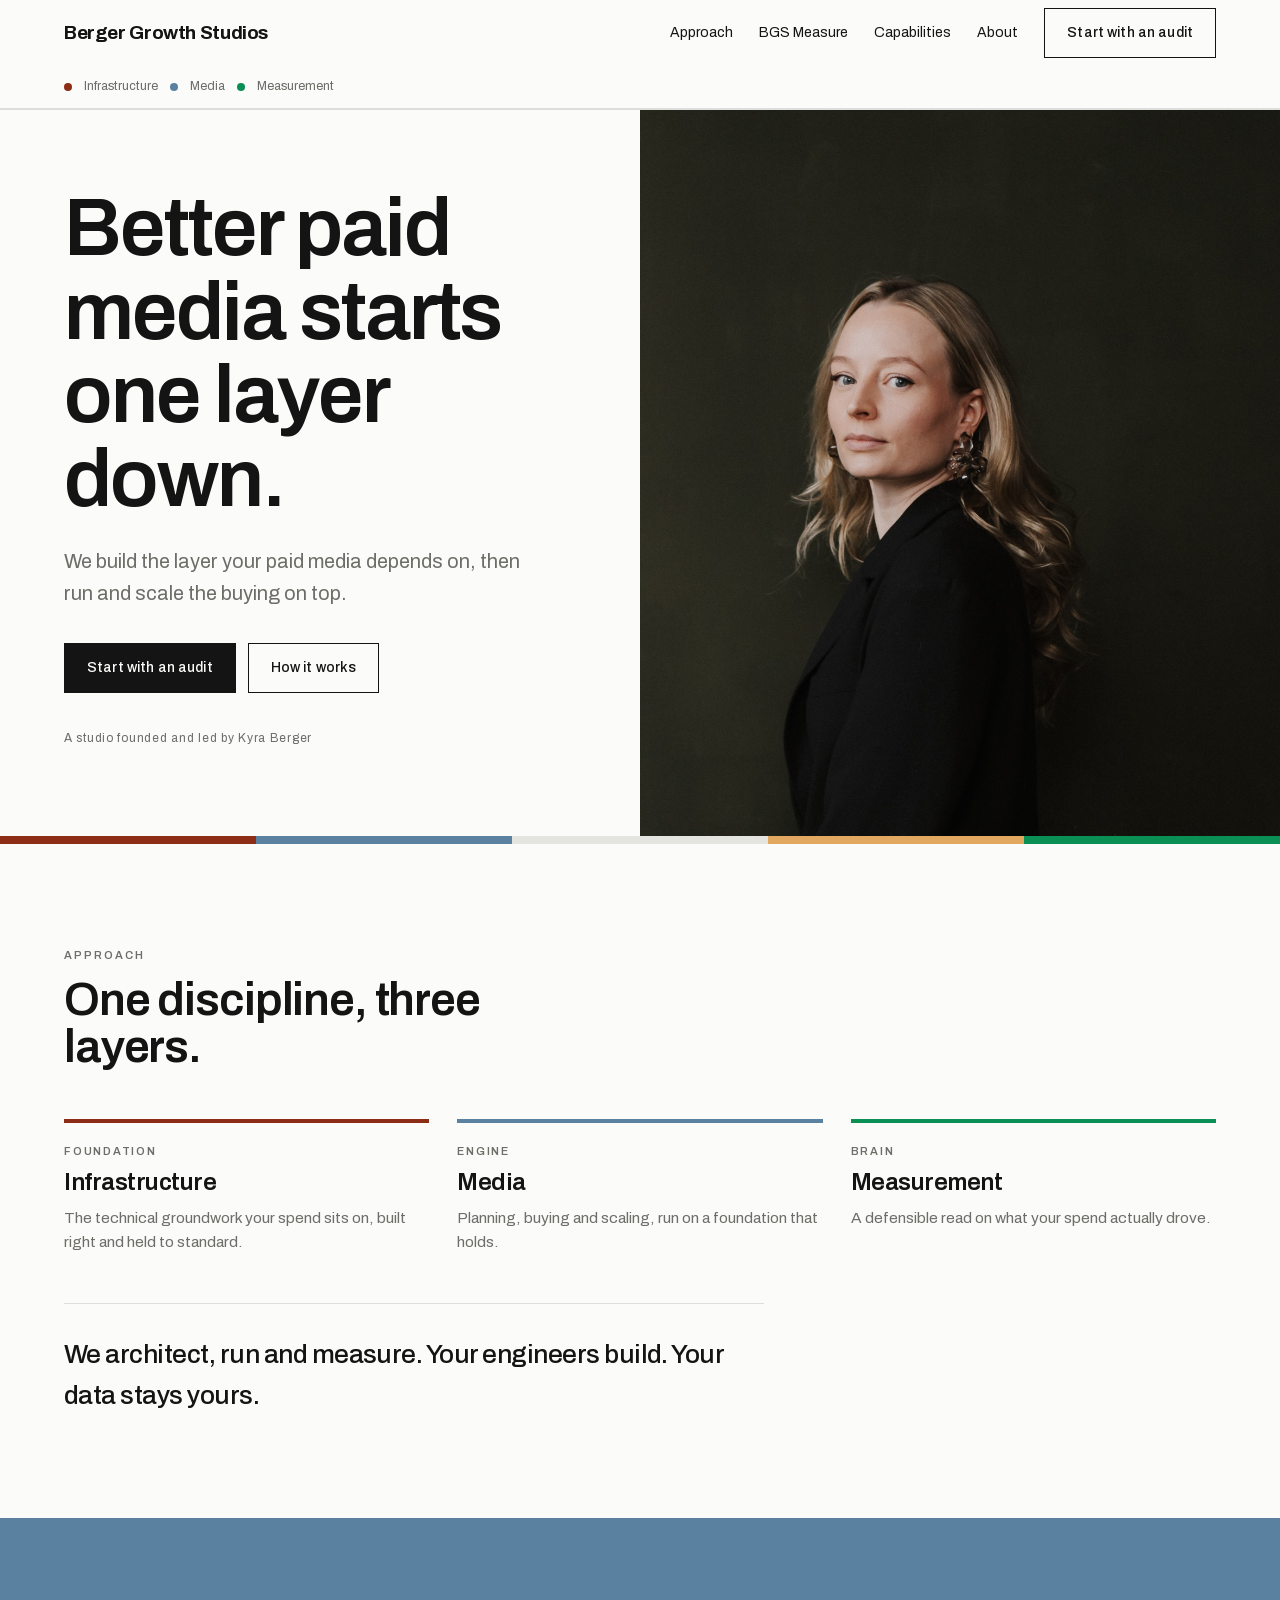
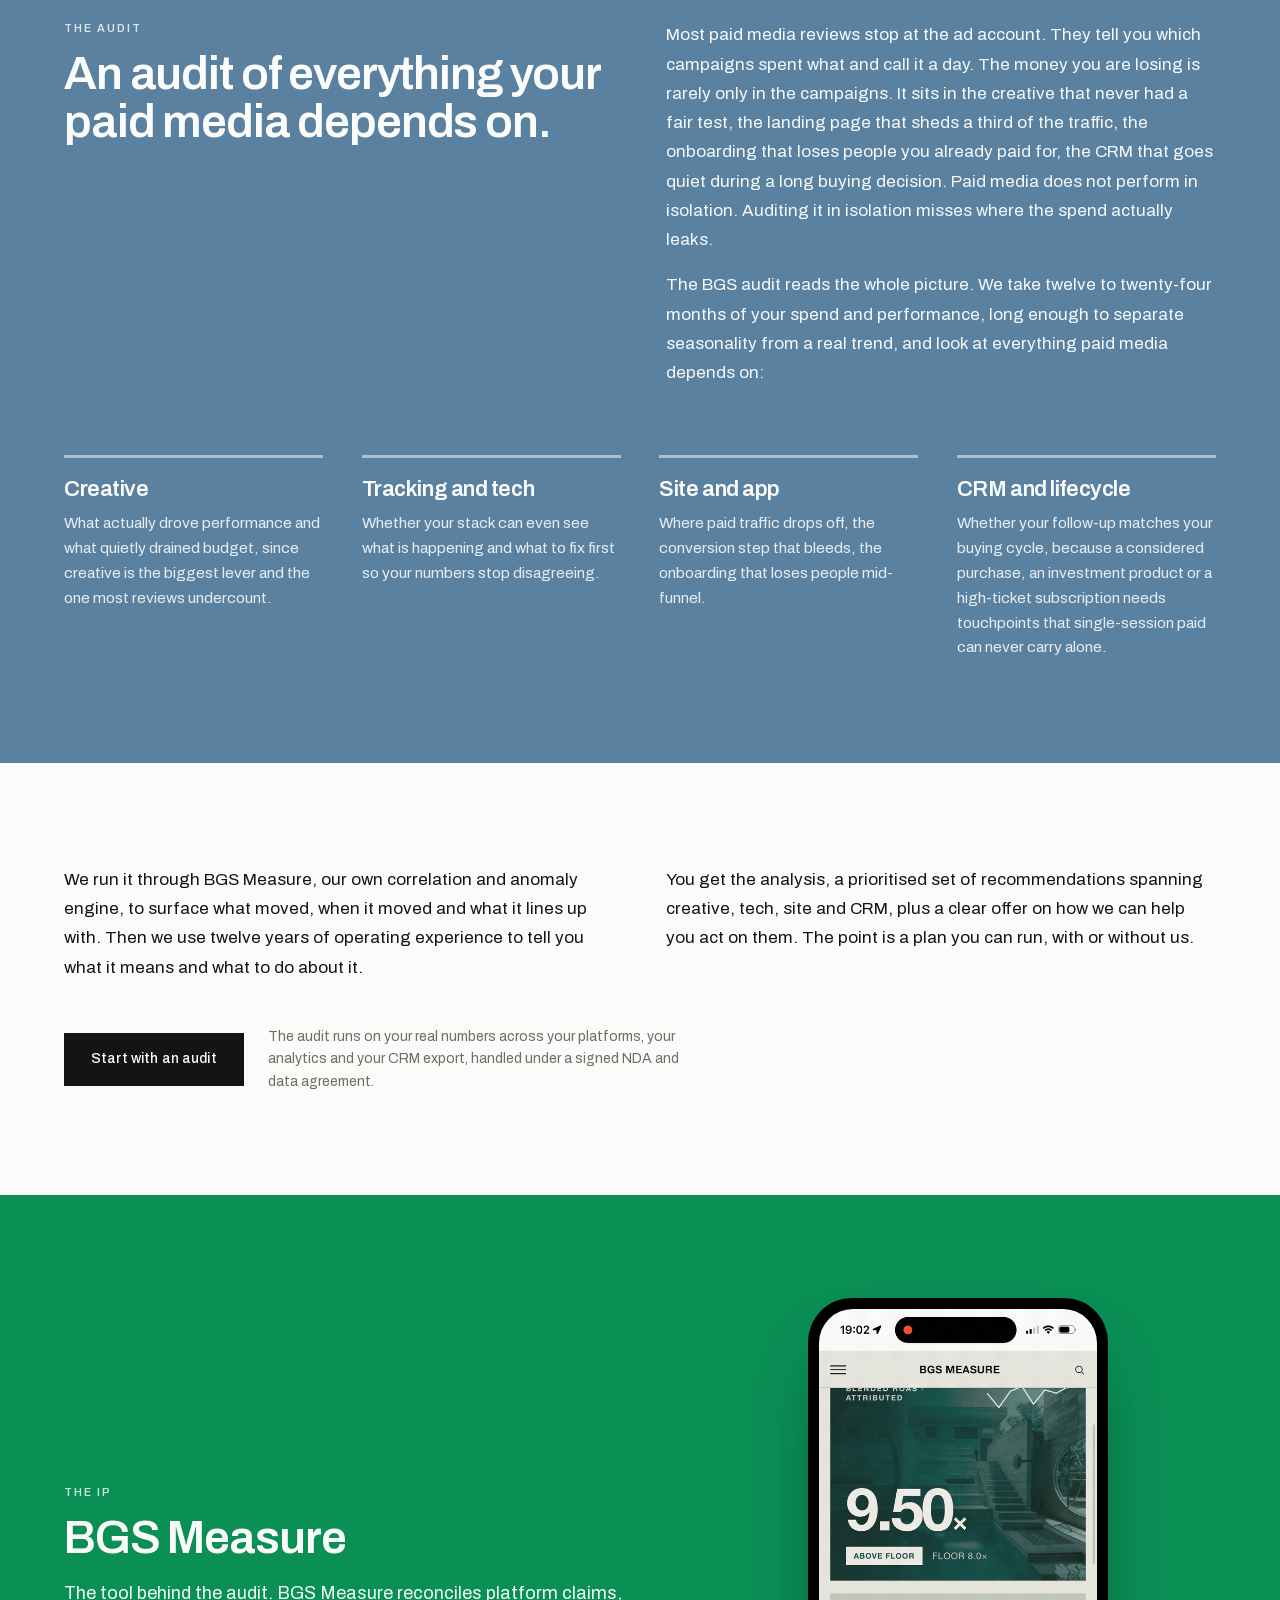
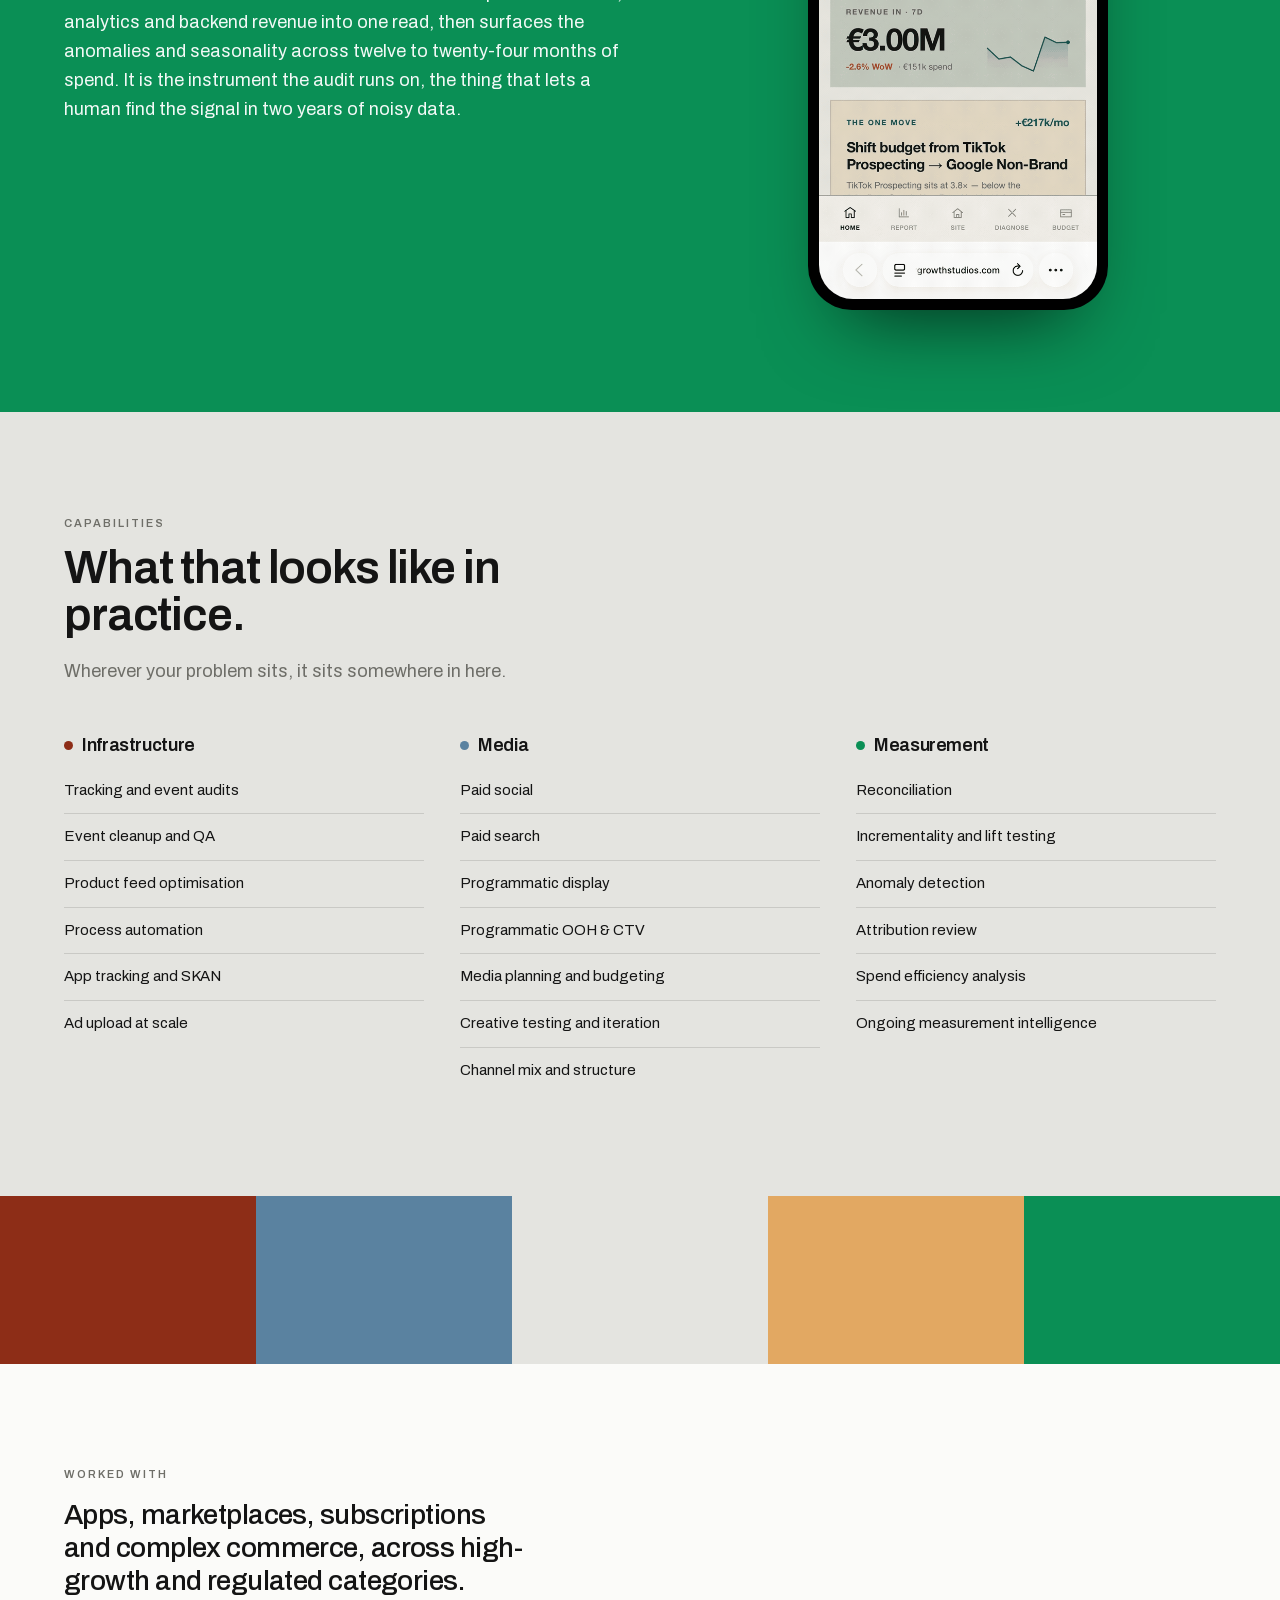
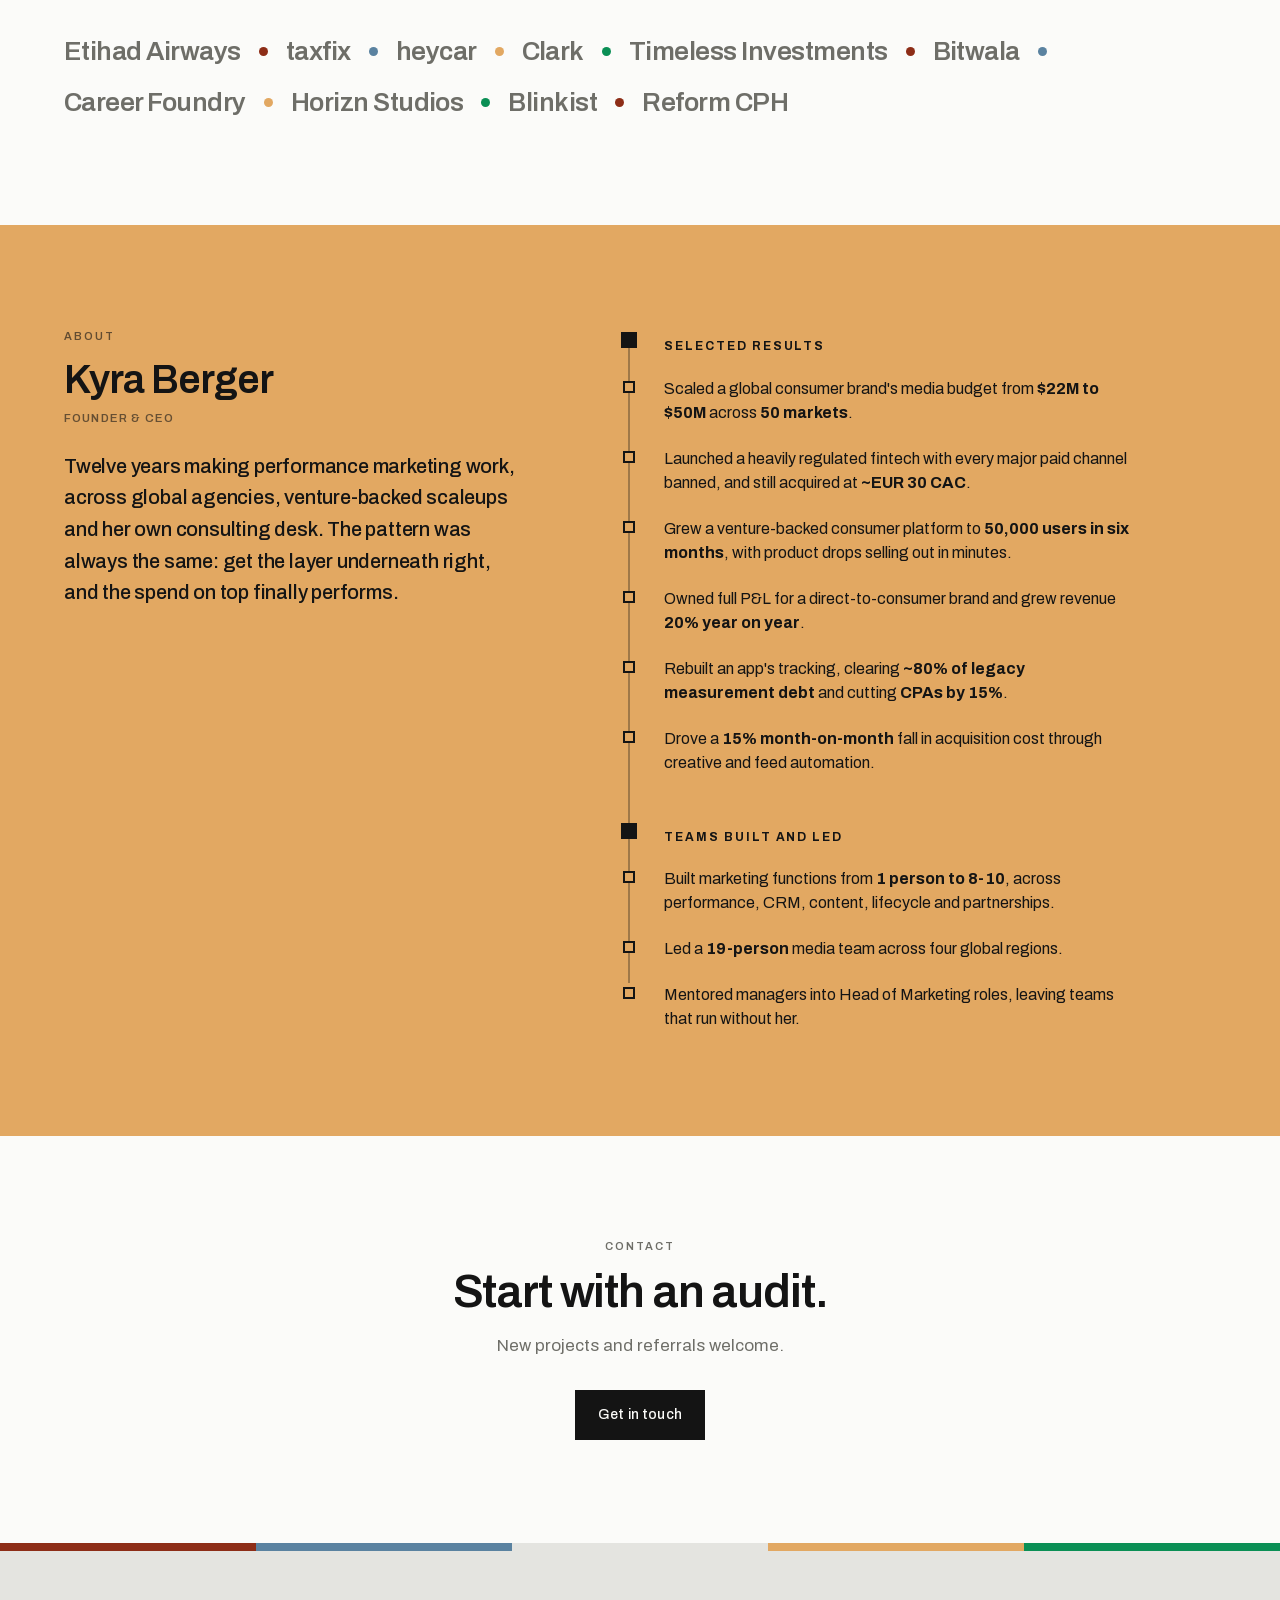
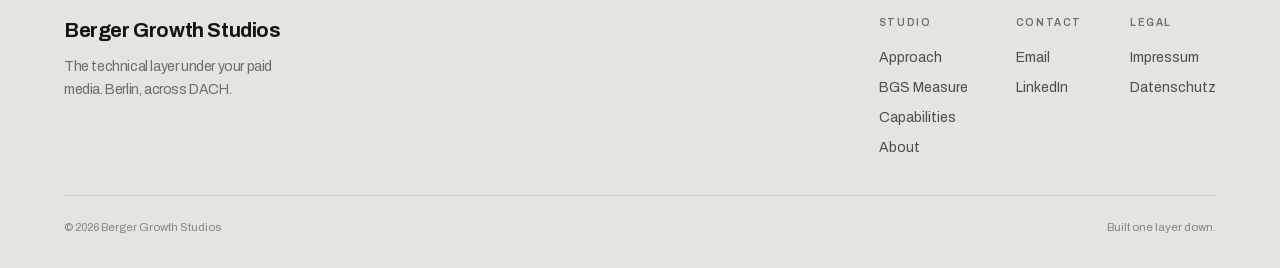
==== commit 03e8d0c6: "Carry forward Capabilities list update (Infrastructure + Media) Was made on the dropped homepage-cop" ====
--- a/index.html
+++ b/index.html
@@ -220,20 +220,20 @@
         <ul style="list-style:none;margin:8px 0 0;padding:0">
           <li style="padding:11px 0;font-size:15px;color:#141414">Tracking and event audits</li>
           <li style="padding:11px 0;border-top:1px solid rgba(20,20,20,.13);font-size:15px;color:#141414">Event cleanup and QA</li>
-          <li style="padding:11px 0;border-top:1px solid rgba(20,20,20,.13);font-size:15px;color:#141414">Feed optimisation</li>
-          <li style="padding:11px 0;border-top:1px solid rgba(20,20,20,.13);font-size:15px;color:#141414">Product feed automation</li>
+          <li style="padding:11px 0;border-top:1px solid rgba(20,20,20,.13);font-size:15px;color:#141414">Product feed optimisation</li>
+          <li style="padding:11px 0;border-top:1px solid rgba(20,20,20,.13);font-size:15px;color:#141414">Process automation</li>
           <li style="padding:11px 0;border-top:1px solid rgba(20,20,20,.13);font-size:15px;color:#141414">App tracking and SKAN</li>
           <li style="padding:11px 0;border-top:1px solid rgba(20,20,20,.13);font-size:15px;color:#141414">Ad upload at scale</li>
-          <li style="padding:11px 0;border-top:1px solid rgba(20,20,20,.13);font-size:15px;color:#141414">Reporting and dashboard setup</li>
         </ul>
       </div>
       <div>
         <div style="display:flex;align-items:center;gap:9px;margin-bottom:6px"><span style="width:9px;height:9px;border-radius:50%;background:#5A82A0"></span><h3 style="margin:0;font-weight:600;letter-spacing:-.02em;font-size:18px">Media</h3></div>
         <ul style="list-style:none;margin:8px 0 0;padding:0">
           <li style="padding:11px 0;font-size:15px;color:#141414">Paid social</li>
-          <li style="padding:11px 0;border-top:1px solid rgba(20,20,20,.13);font-size:15px;color:#141414">Search and shopping</li>
+          <li style="padding:11px 0;border-top:1px solid rgba(20,20,20,.13);font-size:15px;color:#141414">Paid search</li>
+          <li style="padding:11px 0;border-top:1px solid rgba(20,20,20,.13);font-size:15px;color:#141414">Programmatic display</li>
+          <li style="padding:11px 0;border-top:1px solid rgba(20,20,20,.13);font-size:15px;color:#141414">Programmatic OOH &amp; CTV</li>
           <li style="padding:11px 0;border-top:1px solid rgba(20,20,20,.13);font-size:15px;color:#141414">Media planning and budgeting</li>
-          <li style="padding:11px 0;border-top:1px solid rgba(20,20,20,.13);font-size:15px;color:#141414">Scaling and budget strategy</li>
           <li style="padding:11px 0;border-top:1px solid rgba(20,20,20,.13);font-size:15px;color:#141414">Creative testing and iteration</li>
           <li style="padding:11px 0;border-top:1px solid rgba(20,20,20,.13);font-size:15px;color:#141414">Channel mix and structure</li>
         </ul>
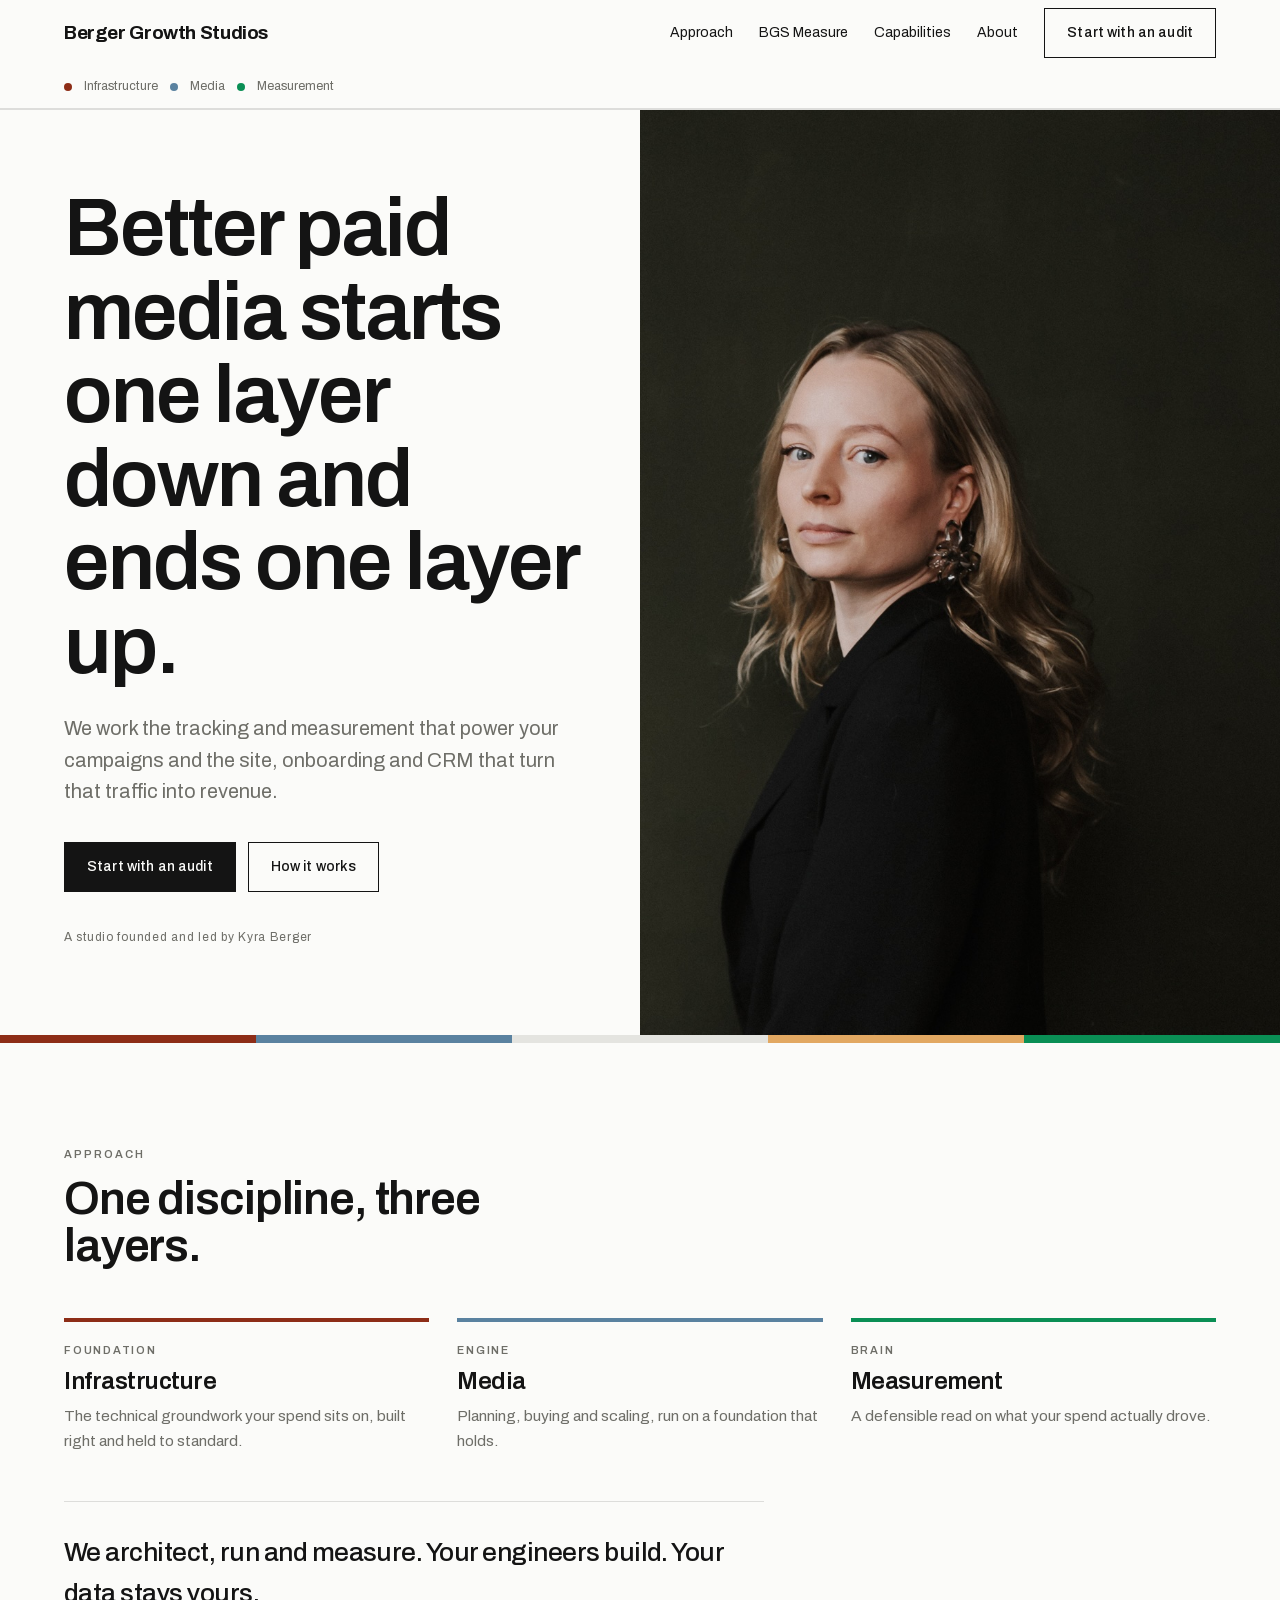
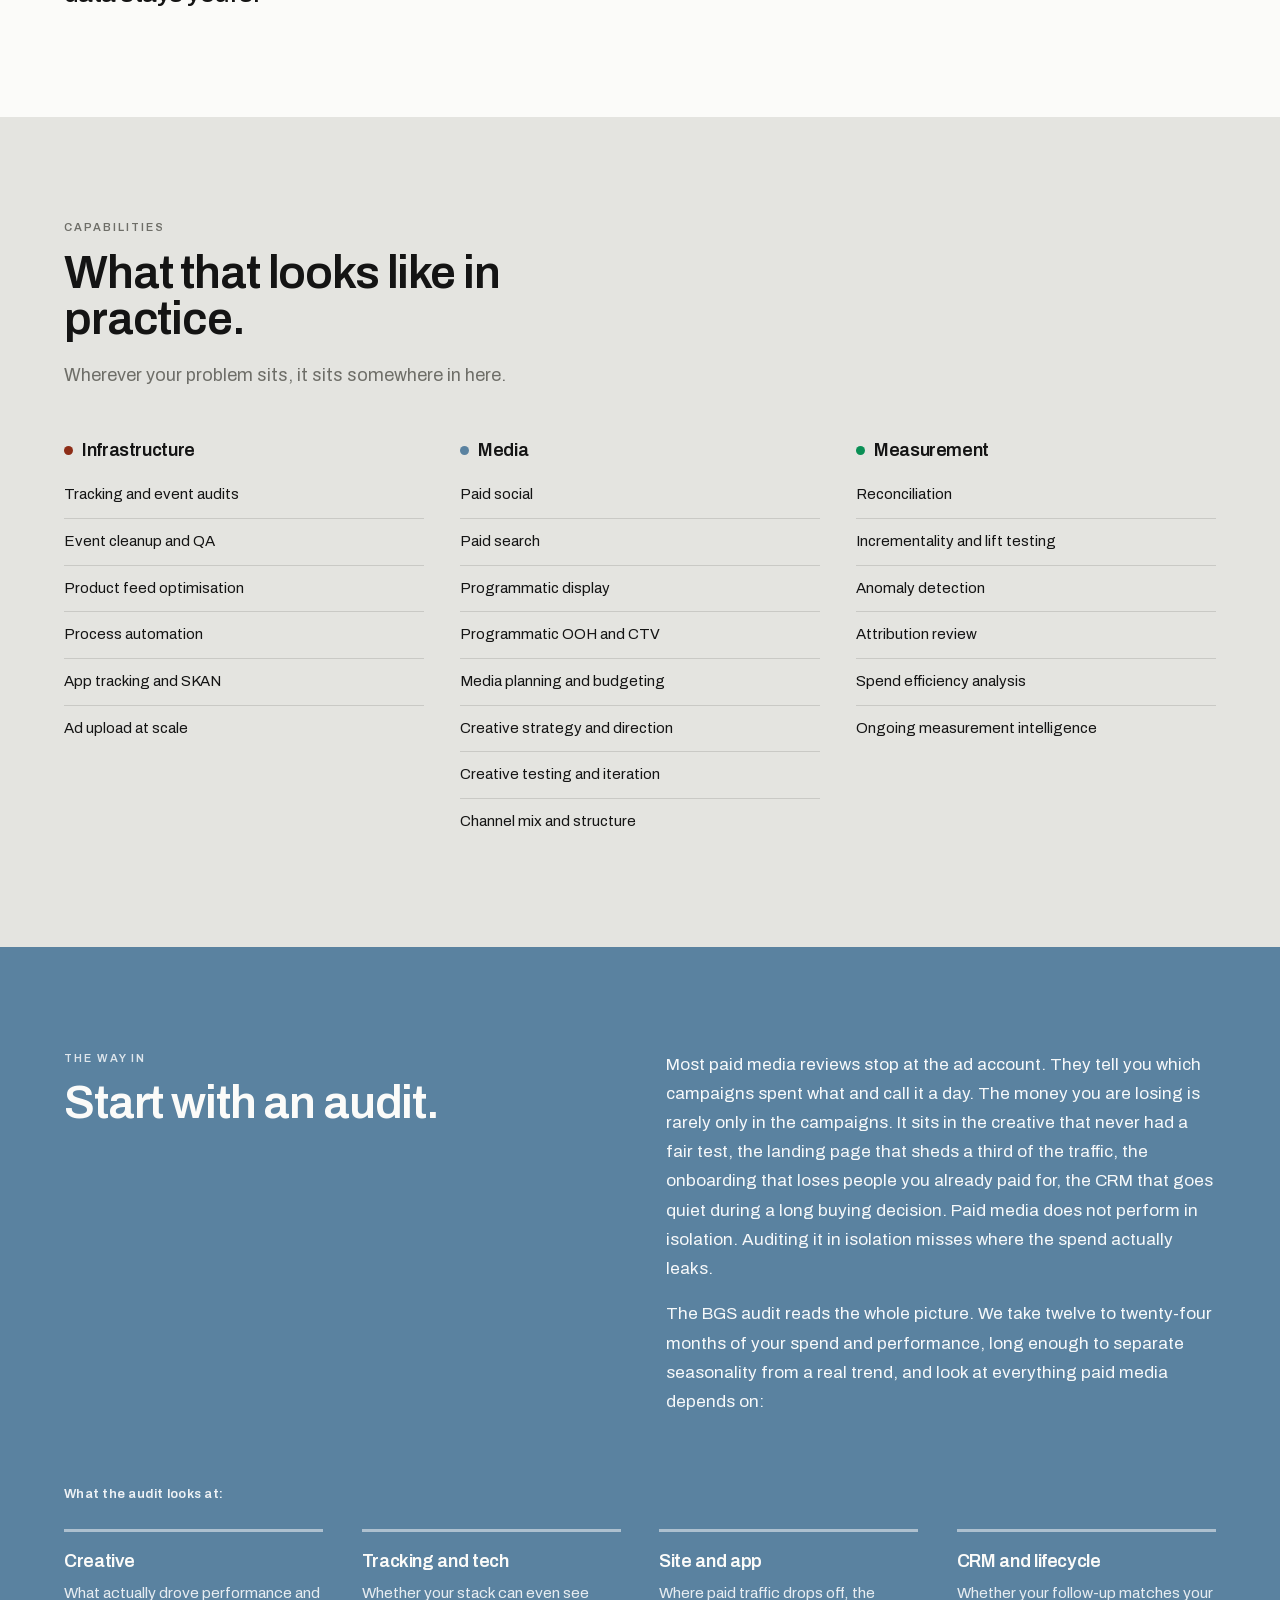
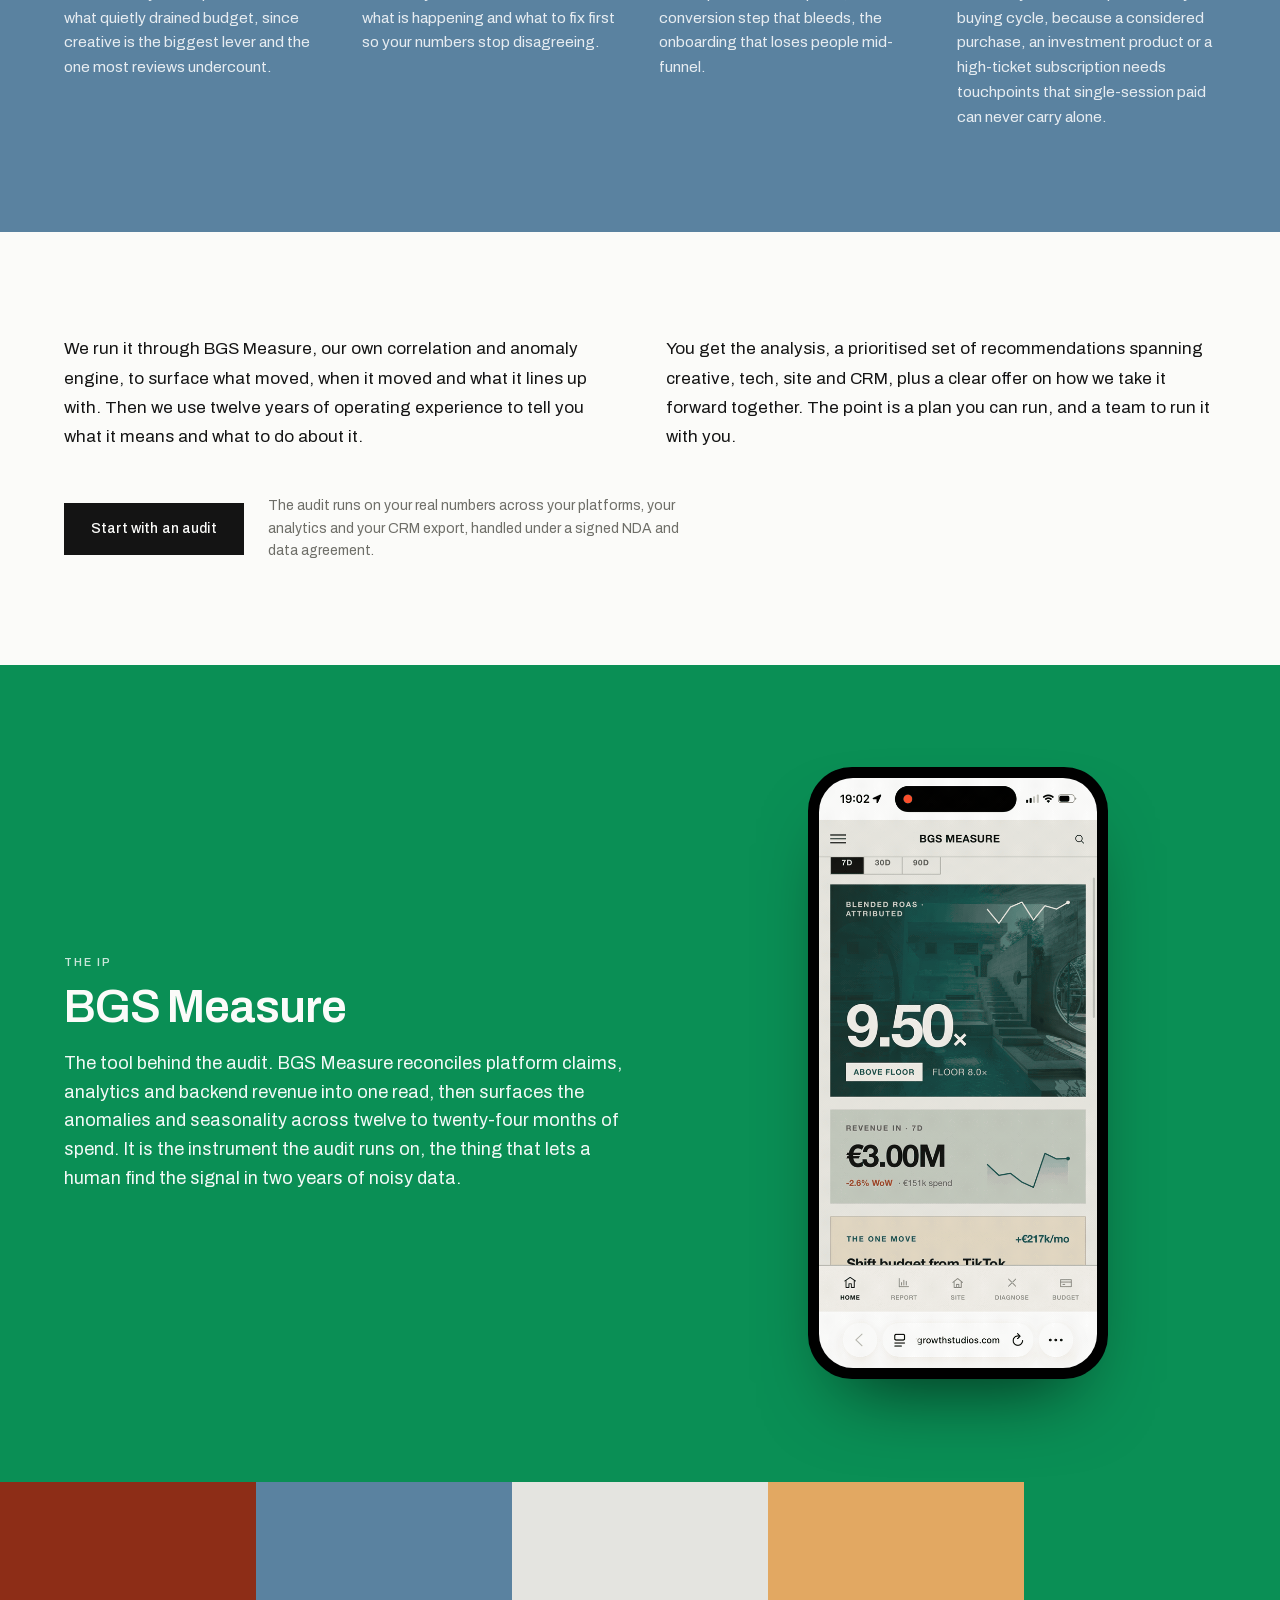
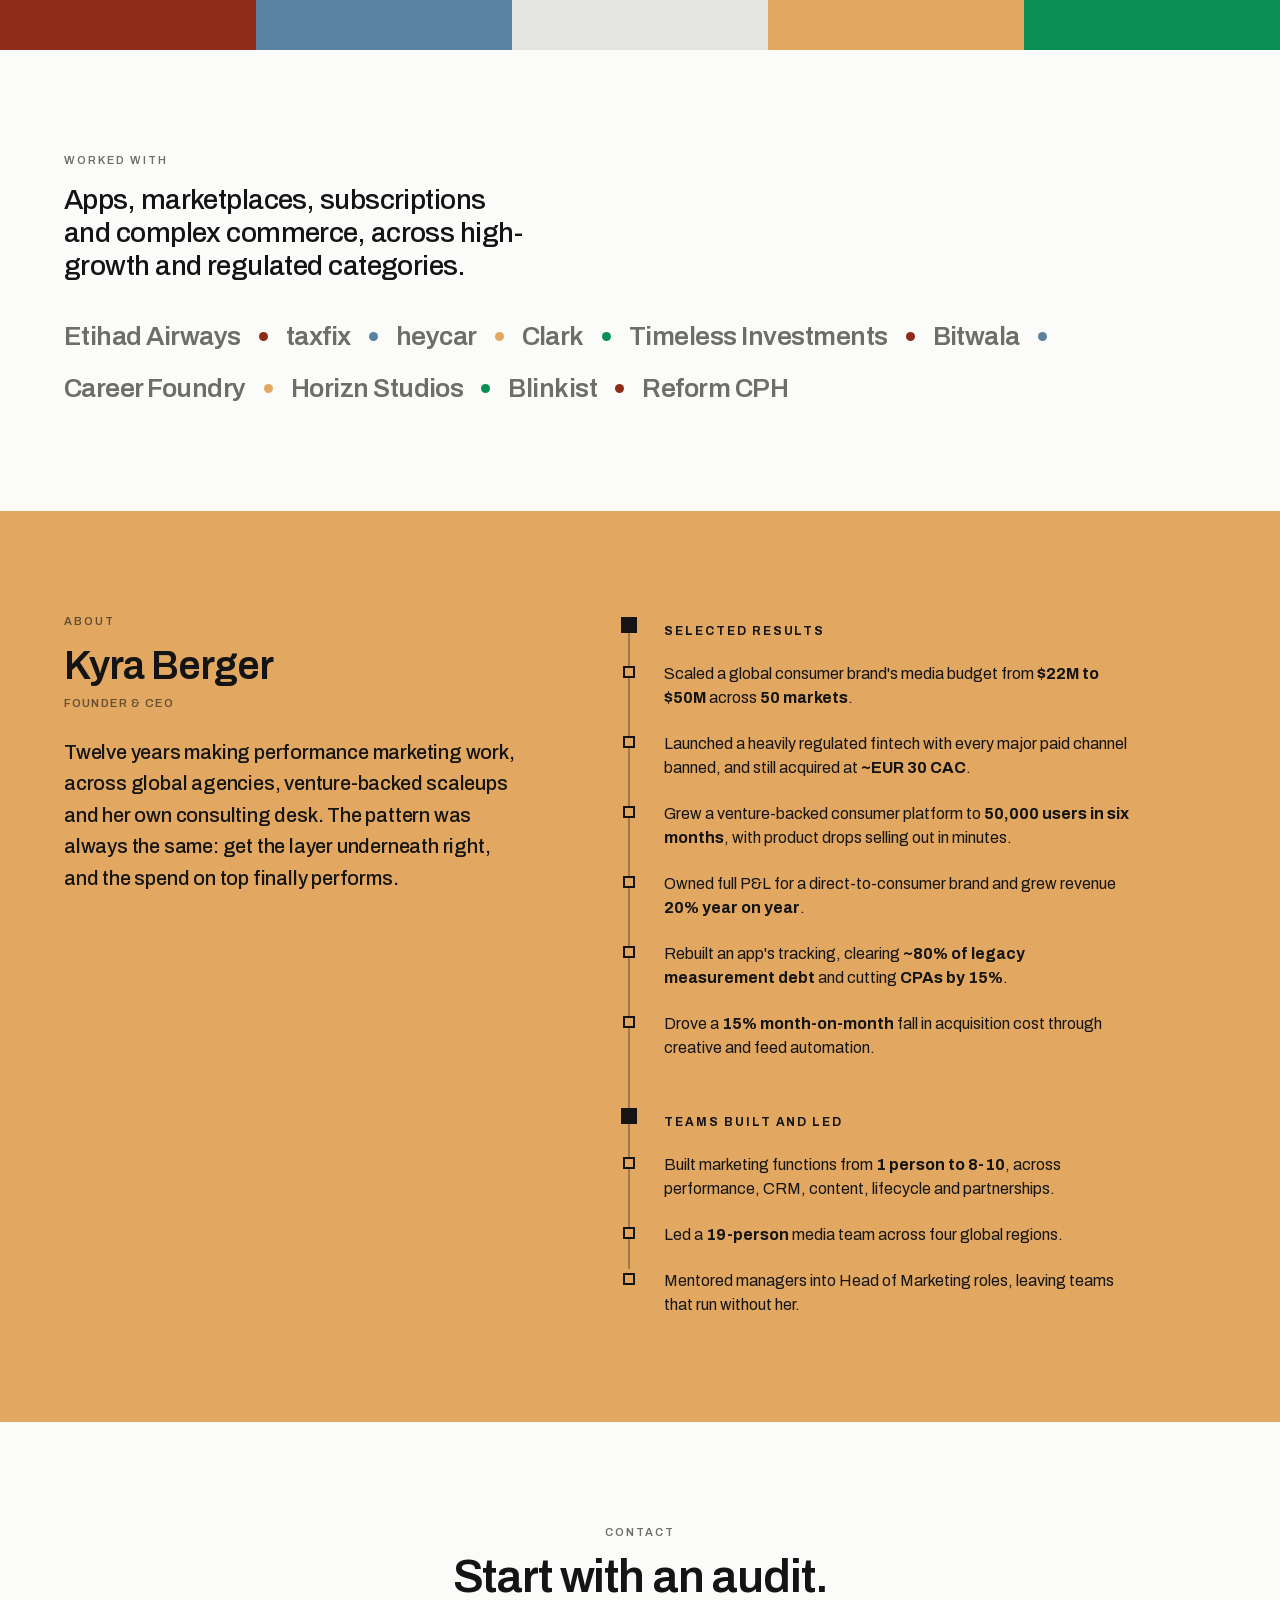
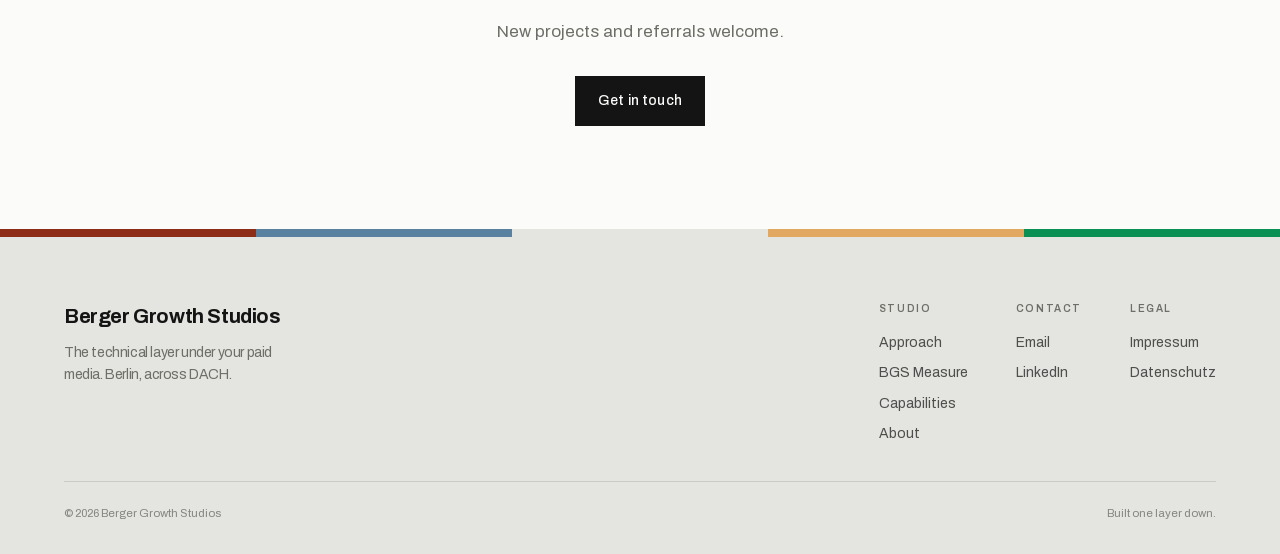
==== commit 771b8c63: "Reorder homepage (approach-led) + copy edits - Move Capabilities to sit after Approach, before the A" ====
--- a/index.html
+++ b/index.html
@@ -102,8 +102,8 @@
 <section>
   <div class="hero__grid" style="display:grid;grid-template-columns:1fr 1fr;min-height:clamp(480px,76vh,700px)">
     <div style="display:flex;flex-direction:column;justify-content:center;padding:clamp(40px,6vw,76px) clamp(28px,4vw,56px) clamp(40px,6vw,76px) calc(clamp(20px,5vw,72px) + max(0px, (100vw - 1440px) / 2))">
-      <h1 style="margin:0;font-weight:600;line-height:1.02;letter-spacing:-.025em;font-size:clamp(40px,6.4vw,82px)">Better paid media starts one layer down.</h1>
-      <p style="margin:26px 0 0;max-width:40ch;font-size:clamp(17px,1.6vw,20px);color:#6E6E68">We build the layer your paid media depends on, then run and scale the buying on top.</p>
+      <h1 style="margin:0;font-weight:600;line-height:1.02;letter-spacing:-.025em;font-size:clamp(40px,6.4vw,82px)">Better paid media starts one layer down and ends one layer up.</h1>
+      <p style="margin:26px 0 0;max-width:44ch;font-size:clamp(17px,1.6vw,20px);color:#6E6E68">We work the tracking and measurement that power your campaigns and the site, onboarding and CRM that turn that traffic into revenue.</p>
       <div style="margin-top:34px;display:flex;gap:12px;flex-wrap:wrap">
         <a href="#contact" class="btn-solid" style="display:inline-flex;align-items:center;font-weight:500;font-size:14px;letter-spacing:.01em;padding:13px 22px;border:1px solid #141414;border-radius:0;background:#141414;color:#FBFBF9;text-decoration:none;transition:transform .18s">Start with an audit</a>
         <a href="#do" class="btn-outline" style="display:inline-flex;align-items:center;font-weight:500;font-size:14px;letter-spacing:.01em;padding:13px 22px;border:1px solid #141414;border-radius:0;color:#141414;text-decoration:none;transition:background .18s,color .18s">How it works</a>
@@ -139,71 +139,6 @@
       </div>
     </div>
     <p style="margin:48px 0 0;padding-top:30px;border-top:1px solid rgba(20,20,20,.13);font-size:clamp(19px,2.3vw,26px);font-weight:500;letter-spacing:-.02em;max-width:50ch">We architect, run and measure. Your engineers build. Your data stays yours.</p>
-  </div>
-</section>
-
-<section id="audit" style="padding:clamp(58px,8vw,108px) 0;background:#5A82A0;color:#FBFBF9">
-  <div style="max-width:1440px;margin:0 auto;padding:0 clamp(20px,5vw,72px)">
-    <div class="audit-head" style="display:grid;grid-template-columns:1fr 1fr;gap:clamp(28px,4vw,64px);align-items:start">
-      <div>
-        <p style="margin:0;font-size:11px;font-weight:600;letter-spacing:.18em;text-transform:uppercase;color:rgba(255,255,255,.8)">The audit</p>
-        <h2 style="margin:13px 0 0;font-weight:600;line-height:1.04;letter-spacing:-.025em;font-size:clamp(28px,4vw,46px)">An audit of everything your paid media depends on.</h2>
-      </div>
-      <div>
-        <p style="margin:0;color:rgba(255,255,255,.95);font-size:17px;line-height:1.72">Most paid media reviews stop at the ad account. They tell you which campaigns spent what and call it a day. The money you are losing is rarely only in the campaigns. It sits in the creative that never had a fair test, the landing page that sheds a third of the traffic, the onboarding that loses people you already paid for, the CRM that goes quiet during a long buying decision. Paid media does not perform in isolation. Auditing it in isolation misses where the spend actually leaks.</p>
-        <p style="margin:16px 0 0;color:rgba(255,255,255,.95);font-size:17px;line-height:1.72">The BGS audit reads the whole picture. We take twelve to twenty-four months of your spend and performance, long enough to separate seasonality from a real trend, and look at everything paid media depends on:</p>
-      </div>
-    </div>
-    <div class="auditgrid" style="display:grid;grid-template-columns:repeat(4,1fr);gap:clamp(28px,3vw,40px);margin-top:clamp(44px,6vw,68px)">
-      <div style="border-top:3px solid rgba(255,255,255,.5);padding-top:20px">
-        <h3 style="margin:0;font-weight:600;letter-spacing:-.02em;line-height:1.05;font-size:clamp(18px,2vw,22px)">Creative</h3>
-        <p style="margin:10px 0 0;color:rgba(255,255,255,.85);font-size:15.5px;line-height:1.6">What actually drove performance and what quietly drained budget, since creative is the biggest lever and the one most reviews undercount.</p>
-      </div>
-      <div style="border-top:3px solid rgba(255,255,255,.5);padding-top:20px">
-        <h3 style="margin:0;font-weight:600;letter-spacing:-.02em;line-height:1.05;font-size:clamp(18px,2vw,22px)">Tracking and tech</h3>
-        <p style="margin:10px 0 0;color:rgba(255,255,255,.85);font-size:15.5px;line-height:1.6">Whether your stack can even see what is happening and what to fix first so your numbers stop disagreeing.</p>
-      </div>
-      <div style="border-top:3px solid rgba(255,255,255,.5);padding-top:20px">
-        <h3 style="margin:0;font-weight:600;letter-spacing:-.02em;line-height:1.05;font-size:clamp(18px,2vw,22px)">Site and app</h3>
-        <p style="margin:10px 0 0;color:rgba(255,255,255,.85);font-size:15.5px;line-height:1.6">Where paid traffic drops off, the conversion step that bleeds, the onboarding that loses people mid-funnel.</p>
-      </div>
-      <div style="border-top:3px solid rgba(255,255,255,.5);padding-top:20px">
-        <h3 style="margin:0;font-weight:600;letter-spacing:-.02em;line-height:1.05;font-size:clamp(18px,2vw,22px)">CRM and lifecycle</h3>
-        <p style="margin:10px 0 0;color:rgba(255,255,255,.85);font-size:15.5px;line-height:1.6">Whether your follow-up matches your buying cycle, because a considered purchase, an investment product or a high-ticket subscription needs touchpoints that single-session paid can never carry alone.</p>
-      </div>
-    </div>
-  </div>
-</section>
-
-<section id="audit-outcome" style="padding:clamp(58px,8vw,108px) 0;background:#FBFBF9">
-  <div style="max-width:1440px;margin:0 auto;padding:0 clamp(20px,5vw,72px)">
-    <div class="audit-close" style="display:grid;grid-template-columns:1fr 1fr;gap:clamp(28px,4vw,64px);align-items:start">
-      <p style="margin:0;color:#141414;font-size:17px;line-height:1.72">We run it through BGS Measure, our own correlation and anomaly engine, to surface what moved, when it moved and what it lines up with. Then we use twelve years of operating experience to tell you what it means and what to do about it.</p>
-      <p style="margin:0;color:#141414;font-size:17px;line-height:1.72">You get the analysis, a prioritised set of recommendations spanning creative, tech, site and CRM, plus a clear offer on how we can help you act on them. The point is a plan you can run, with or without us.</p>
-    </div>
-    <div style="margin-top:clamp(32px,4vw,44px);display:flex;align-items:center;gap:24px;flex-wrap:wrap">
-      <a href="#contact" class="btn-solid" style="display:inline-flex;align-items:center;font-weight:500;font-size:14px;letter-spacing:.01em;padding:14px 26px;border:1px solid #141414;border-radius:0;background:#141414;color:#FBFBF9;text-decoration:none;transition:transform .18s">Start with an audit</a>
-      <p style="margin:0;color:#6E6E68;font-size:14px;line-height:1.6;max-width:52ch">The audit runs on your real numbers across your platforms, your analytics and your CRM export, handled under a signed NDA and data agreement.</p>
-    </div>
-  </div>
-</section>
-
-<section id="measure" style="padding:clamp(58px,8vw,108px) 0;background:#0A8F55;color:#FBFBF9">
-  <div style="max-width:1440px;margin:0 auto;padding:0 clamp(20px,5vw,72px)">
-    <div class="measure" style="display:grid;grid-template-columns:1.05fr .95fr;gap:clamp(36px,5vw,64px);align-items:center">
-      <div>
-        <p style="margin:0;font-size:11px;font-weight:600;letter-spacing:.18em;text-transform:uppercase;color:rgba(255,255,255,.78)">The IP</p>
-        <h2 style="margin:13px 0 0;font-weight:600;line-height:1.02;letter-spacing:-.025em;font-size:clamp(28px,4vw,46px)">BGS Measure</h2>
-        <p style="margin:18px 0 0;max-width:56ch;color:rgba(255,255,255,.95);font-size:18px;line-height:1.6">The tool behind the audit. BGS Measure reconciles platform claims, analytics and backend revenue into one read, then surfaces the anomalies and seasonality across twelve to twenty-four months of spend. It is the instrument the audit runs on, the thing that lets a human find the signal in two years of noisy data.</p>
-      </div>
-      <div style="display:flex;justify-content:center">
-        <div aria-label="BGS Measure on mobile" style="width:clamp(248px,80%,300px);aspect-ratio:300/612;background:#000;border-radius:44px;padding:11px;box-shadow:0 40px 80px -36px rgba(0,0,0,.7);position:relative">
-          <div style="width:100%;height:100%;border-radius:34px;overflow:hidden;background:#1b1b1b;position:relative">
-            <img src="assets/bgs-measure-scroll.gif" alt="BGS Measure product, scrolled on mobile" style="width:100%;height:100%;object-fit:cover;object-position:center top;display:block">
-          </div>
-        </div>
-      </div>
-    </div>
   </div>
 </section>
 
@@ -232,8 +167,9 @@
           <li style="padding:11px 0;font-size:15px;color:#141414">Paid social</li>
           <li style="padding:11px 0;border-top:1px solid rgba(20,20,20,.13);font-size:15px;color:#141414">Paid search</li>
           <li style="padding:11px 0;border-top:1px solid rgba(20,20,20,.13);font-size:15px;color:#141414">Programmatic display</li>
-          <li style="padding:11px 0;border-top:1px solid rgba(20,20,20,.13);font-size:15px;color:#141414">Programmatic OOH &amp; CTV</li>
+          <li style="padding:11px 0;border-top:1px solid rgba(20,20,20,.13);font-size:15px;color:#141414">Programmatic OOH and CTV</li>
           <li style="padding:11px 0;border-top:1px solid rgba(20,20,20,.13);font-size:15px;color:#141414">Media planning and budgeting</li>
+          <li style="padding:11px 0;border-top:1px solid rgba(20,20,20,.13);font-size:15px;color:#141414">Creative strategy and direction</li>
           <li style="padding:11px 0;border-top:1px solid rgba(20,20,20,.13);font-size:15px;color:#141414">Creative testing and iteration</li>
           <li style="padding:11px 0;border-top:1px solid rgba(20,20,20,.13);font-size:15px;color:#141414">Channel mix and structure</li>
         </ul>
@@ -248,6 +184,72 @@
           <li style="padding:11px 0;border-top:1px solid rgba(20,20,20,.13);font-size:15px;color:#141414">Spend efficiency analysis</li>
           <li style="padding:11px 0;border-top:1px solid rgba(20,20,20,.13);font-size:15px;color:#141414">Ongoing measurement intelligence</li>
         </ul>
+      </div>
+    </div>
+  </div>
+</section>
+
+<section id="audit" style="padding:clamp(58px,8vw,108px) 0;background:#5A82A0;color:#FBFBF9">
+  <div style="max-width:1440px;margin:0 auto;padding:0 clamp(20px,5vw,72px)">
+    <div class="audit-head" style="display:grid;grid-template-columns:1fr 1fr;gap:clamp(28px,4vw,64px);align-items:start">
+      <div>
+        <p style="margin:0;font-size:11px;font-weight:600;letter-spacing:.18em;text-transform:uppercase;color:rgba(255,255,255,.8)">The way in</p>
+        <h2 style="margin:13px 0 0;font-weight:600;line-height:1.04;letter-spacing:-.025em;font-size:clamp(28px,4vw,46px)">Start with an audit.</h2>
+      </div>
+      <div>
+        <p style="margin:0;color:rgba(255,255,255,.95);font-size:17px;line-height:1.72">Most paid media reviews stop at the ad account. They tell you which campaigns spent what and call it a day. The money you are losing is rarely only in the campaigns. It sits in the creative that never had a fair test, the landing page that sheds a third of the traffic, the onboarding that loses people you already paid for, the CRM that goes quiet during a long buying decision. Paid media does not perform in isolation. Auditing it in isolation misses where the spend actually leaks.</p>
+        <p style="margin:16px 0 0;color:rgba(255,255,255,.95);font-size:17px;line-height:1.72">The BGS audit reads the whole picture. We take twelve to twenty-four months of your spend and performance, long enough to separate seasonality from a real trend, and look at everything paid media depends on:</p>
+      </div>
+    </div>
+    <p style="margin:clamp(44px,6vw,68px) 0 0;font-size:13px;font-weight:600;letter-spacing:.02em;color:rgba(255,255,255,.9)">What the audit looks at:</p>
+    <div class="auditgrid" style="display:grid;grid-template-columns:repeat(4,1fr);gap:clamp(28px,3vw,40px);margin-top:clamp(18px,2.5vw,24px)">
+      <div style="border-top:3px solid rgba(255,255,255,.5);padding-top:20px">
+        <h3 style="margin:0;font-weight:600;letter-spacing:-.02em;line-height:1.05;font-size:18px">Creative</h3>
+        <p style="margin:10px 0 0;color:rgba(255,255,255,.85);font-size:15.5px;line-height:1.6">What actually drove performance and what quietly drained budget, since creative is the biggest lever and the one most reviews undercount.</p>
+      </div>
+      <div style="border-top:3px solid rgba(255,255,255,.5);padding-top:20px">
+        <h3 style="margin:0;font-weight:600;letter-spacing:-.02em;line-height:1.05;font-size:18px">Tracking and tech</h3>
+        <p style="margin:10px 0 0;color:rgba(255,255,255,.85);font-size:15.5px;line-height:1.6">Whether your stack can even see what is happening and what to fix first so your numbers stop disagreeing.</p>
+      </div>
+      <div style="border-top:3px solid rgba(255,255,255,.5);padding-top:20px">
+        <h3 style="margin:0;font-weight:600;letter-spacing:-.02em;line-height:1.05;font-size:18px">Site and app</h3>
+        <p style="margin:10px 0 0;color:rgba(255,255,255,.85);font-size:15.5px;line-height:1.6">Where paid traffic drops off, the conversion step that bleeds, the onboarding that loses people mid-funnel.</p>
+      </div>
+      <div style="border-top:3px solid rgba(255,255,255,.5);padding-top:20px">
+        <h3 style="margin:0;font-weight:600;letter-spacing:-.02em;line-height:1.05;font-size:18px">CRM and lifecycle</h3>
+        <p style="margin:10px 0 0;color:rgba(255,255,255,.85);font-size:15.5px;line-height:1.6">Whether your follow-up matches your buying cycle, because a considered purchase, an investment product or a high-ticket subscription needs touchpoints that single-session paid can never carry alone.</p>
+      </div>
+    </div>
+  </div>
+</section>
+
+<section id="audit-outcome" style="padding:clamp(58px,8vw,108px) 0;background:#FBFBF9">
+  <div style="max-width:1440px;margin:0 auto;padding:0 clamp(20px,5vw,72px)">
+    <div class="audit-close" style="display:grid;grid-template-columns:1fr 1fr;gap:clamp(28px,4vw,64px);align-items:start">
+      <p style="margin:0;color:#141414;font-size:17px;line-height:1.72">We run it through BGS Measure, our own correlation and anomaly engine, to surface what moved, when it moved and what it lines up with. Then we use twelve years of operating experience to tell you what it means and what to do about it.</p>
+      <p style="margin:0;color:#141414;font-size:17px;line-height:1.72">You get the analysis, a prioritised set of recommendations spanning creative, tech, site and CRM, plus a clear offer on how we take it forward together. The point is a plan you can run, and a team to run it with you.</p>
+    </div>
+    <div style="margin-top:clamp(32px,4vw,44px);display:flex;align-items:center;gap:24px;flex-wrap:wrap">
+      <a href="#contact" class="btn-solid" style="display:inline-flex;align-items:center;font-weight:500;font-size:14px;letter-spacing:.01em;padding:14px 26px;border:1px solid #141414;border-radius:0;background:#141414;color:#FBFBF9;text-decoration:none;transition:transform .18s">Start with an audit</a>
+      <p style="margin:0;color:#6E6E68;font-size:14px;line-height:1.6;max-width:52ch">The audit runs on your real numbers across your platforms, your analytics and your CRM export, handled under a signed NDA and data agreement.</p>
+    </div>
+  </div>
+</section>
+
+<section id="measure" style="padding:clamp(58px,8vw,108px) 0;background:#0A8F55;color:#FBFBF9">
+  <div style="max-width:1440px;margin:0 auto;padding:0 clamp(20px,5vw,72px)">
+    <div class="measure" style="display:grid;grid-template-columns:1.05fr .95fr;gap:clamp(36px,5vw,64px);align-items:center">
+      <div>
+        <p style="margin:0;font-size:11px;font-weight:600;letter-spacing:.18em;text-transform:uppercase;color:rgba(255,255,255,.78)">The IP</p>
+        <h2 style="margin:13px 0 0;font-weight:600;line-height:1.02;letter-spacing:-.025em;font-size:clamp(28px,4vw,46px)">BGS Measure</h2>
+        <p style="margin:18px 0 0;max-width:56ch;color:rgba(255,255,255,.95);font-size:18px;line-height:1.6">The tool behind the audit. BGS Measure reconciles platform claims, analytics and backend revenue into one read, then surfaces the anomalies and seasonality across twelve to twenty-four months of spend. It is the instrument the audit runs on, the thing that lets a human find the signal in two years of noisy data.</p>
+      </div>
+      <div style="display:flex;justify-content:center">
+        <div aria-label="BGS Measure on mobile" style="width:clamp(248px,80%,300px);aspect-ratio:300/612;background:#000;border-radius:44px;padding:11px;box-shadow:0 40px 80px -36px rgba(0,0,0,.7);position:relative">
+          <div style="width:100%;height:100%;border-radius:34px;overflow:hidden;background:#1b1b1b;position:relative">
+            <img src="assets/bgs-measure-scroll.gif" alt="BGS Measure product, scrolled on mobile" style="width:100%;height:100%;object-fit:cover;object-position:center top;display:block">
+          </div>
+        </div>
       </div>
     </div>
   </div>
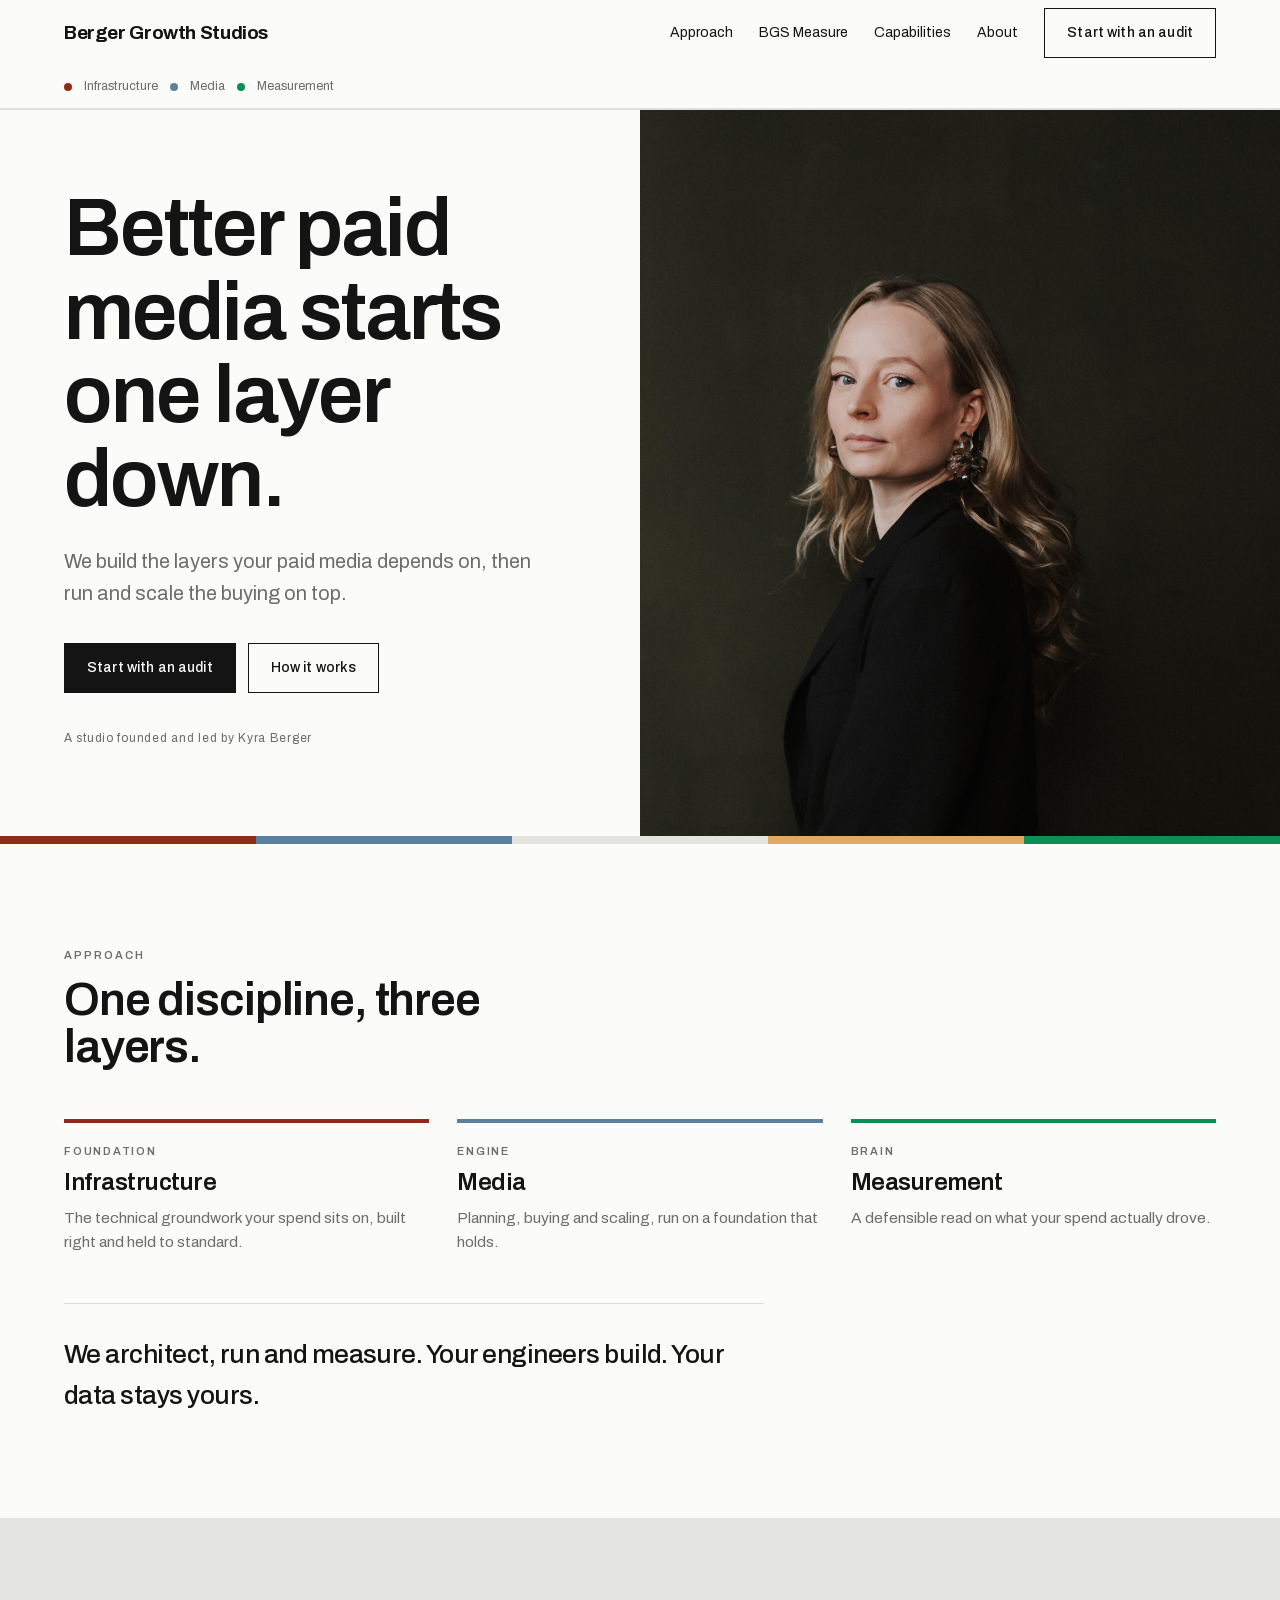
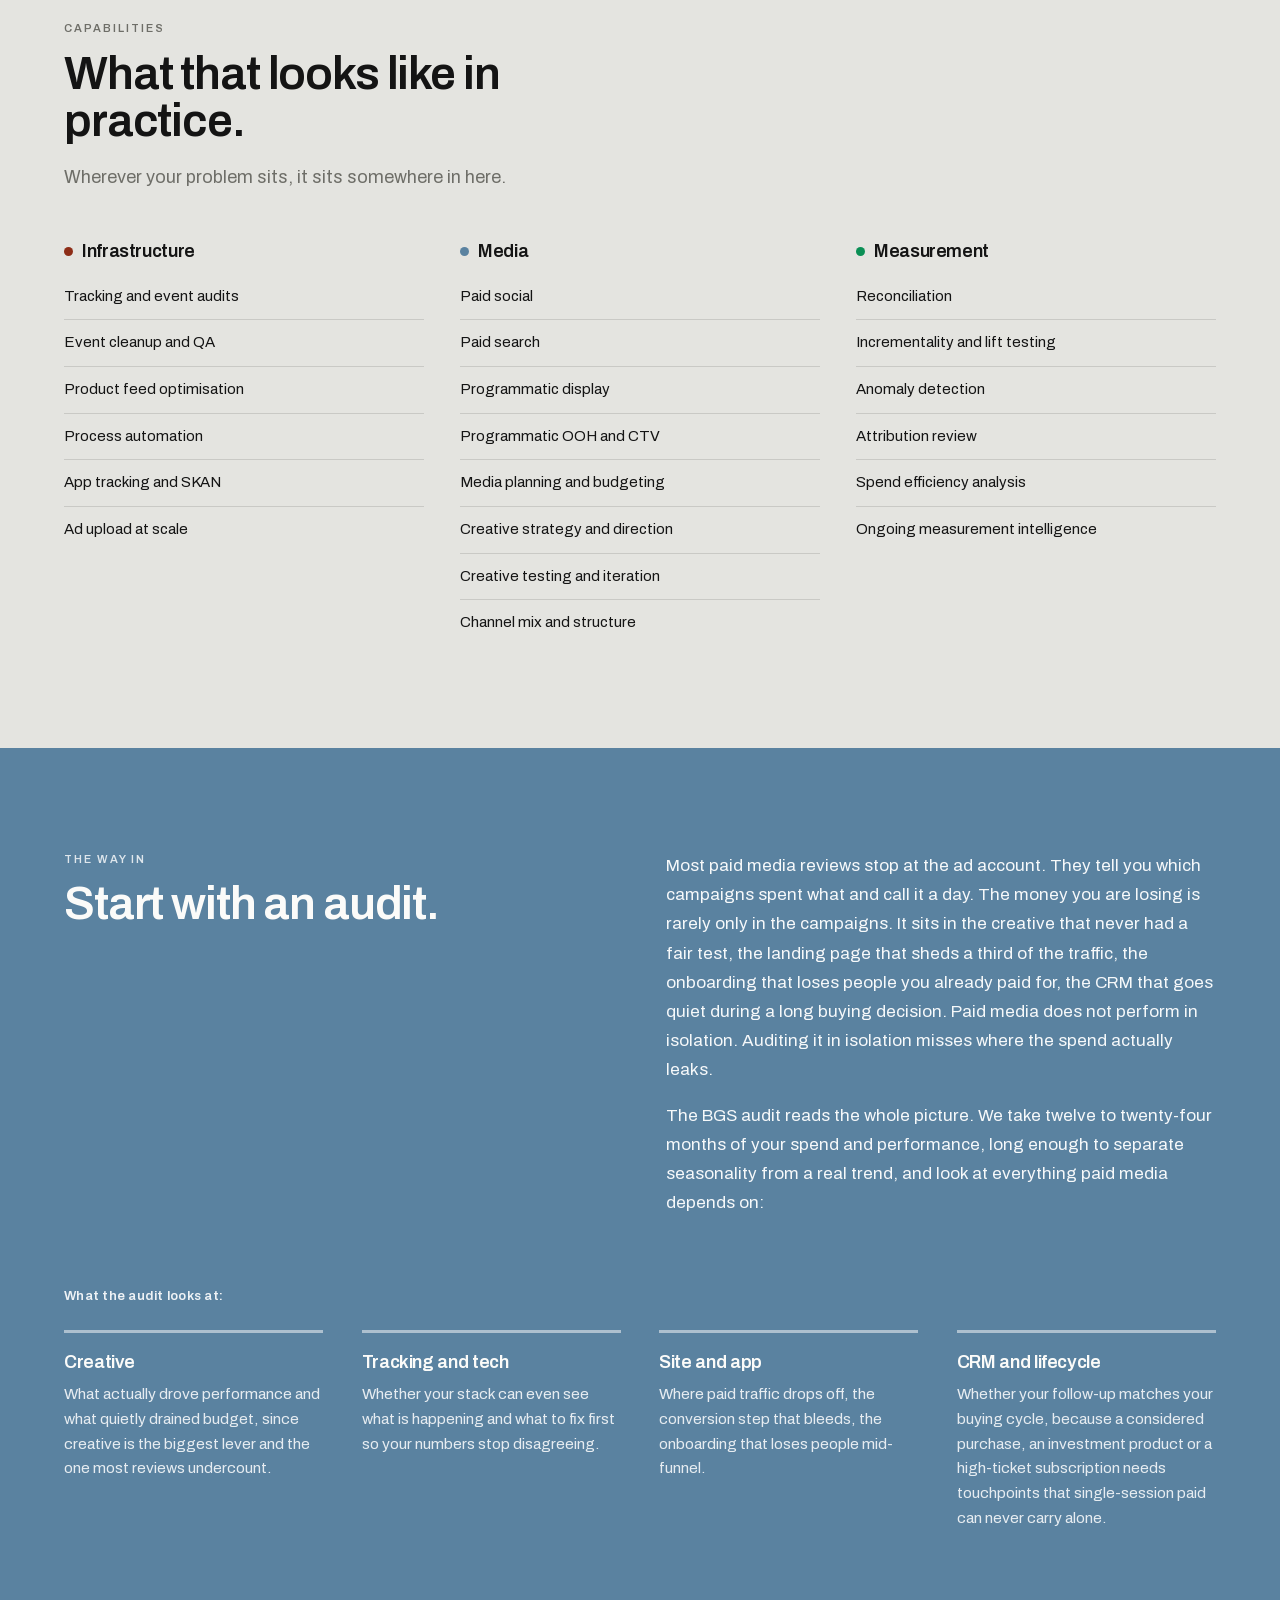
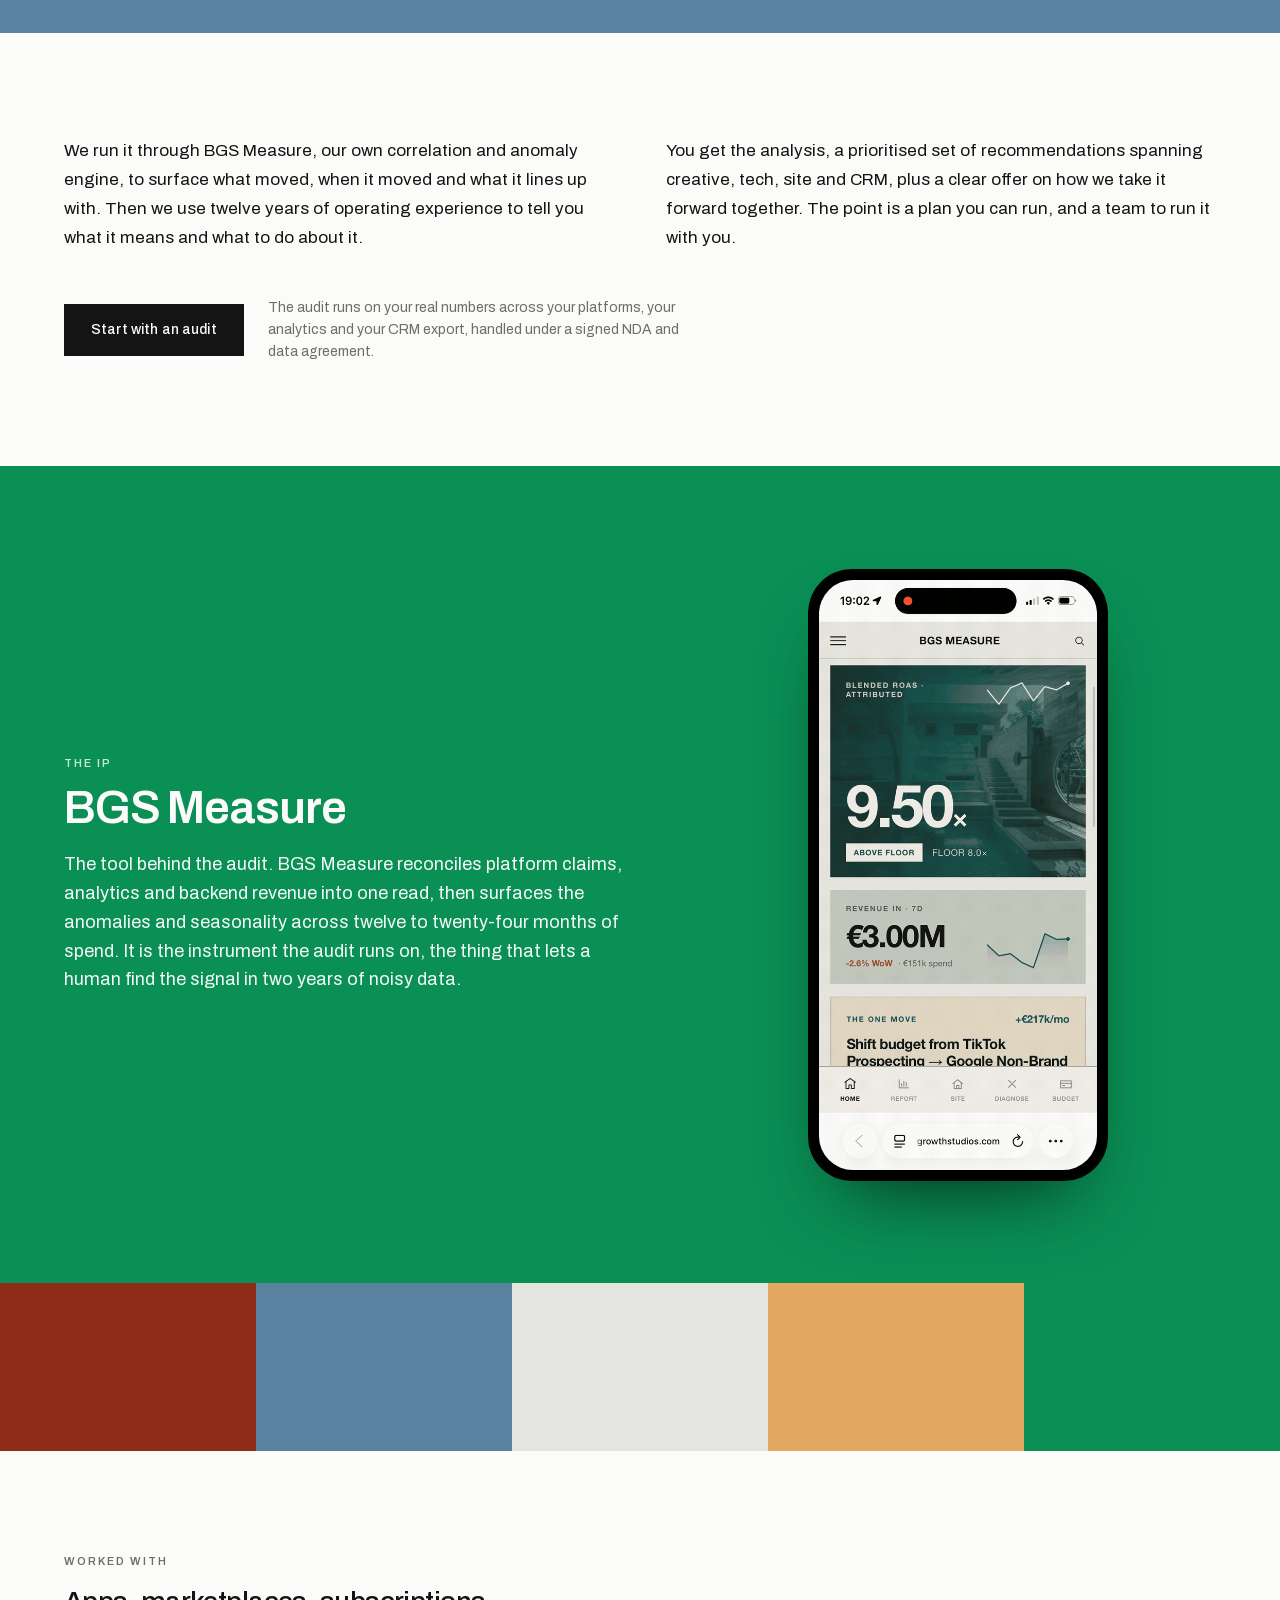
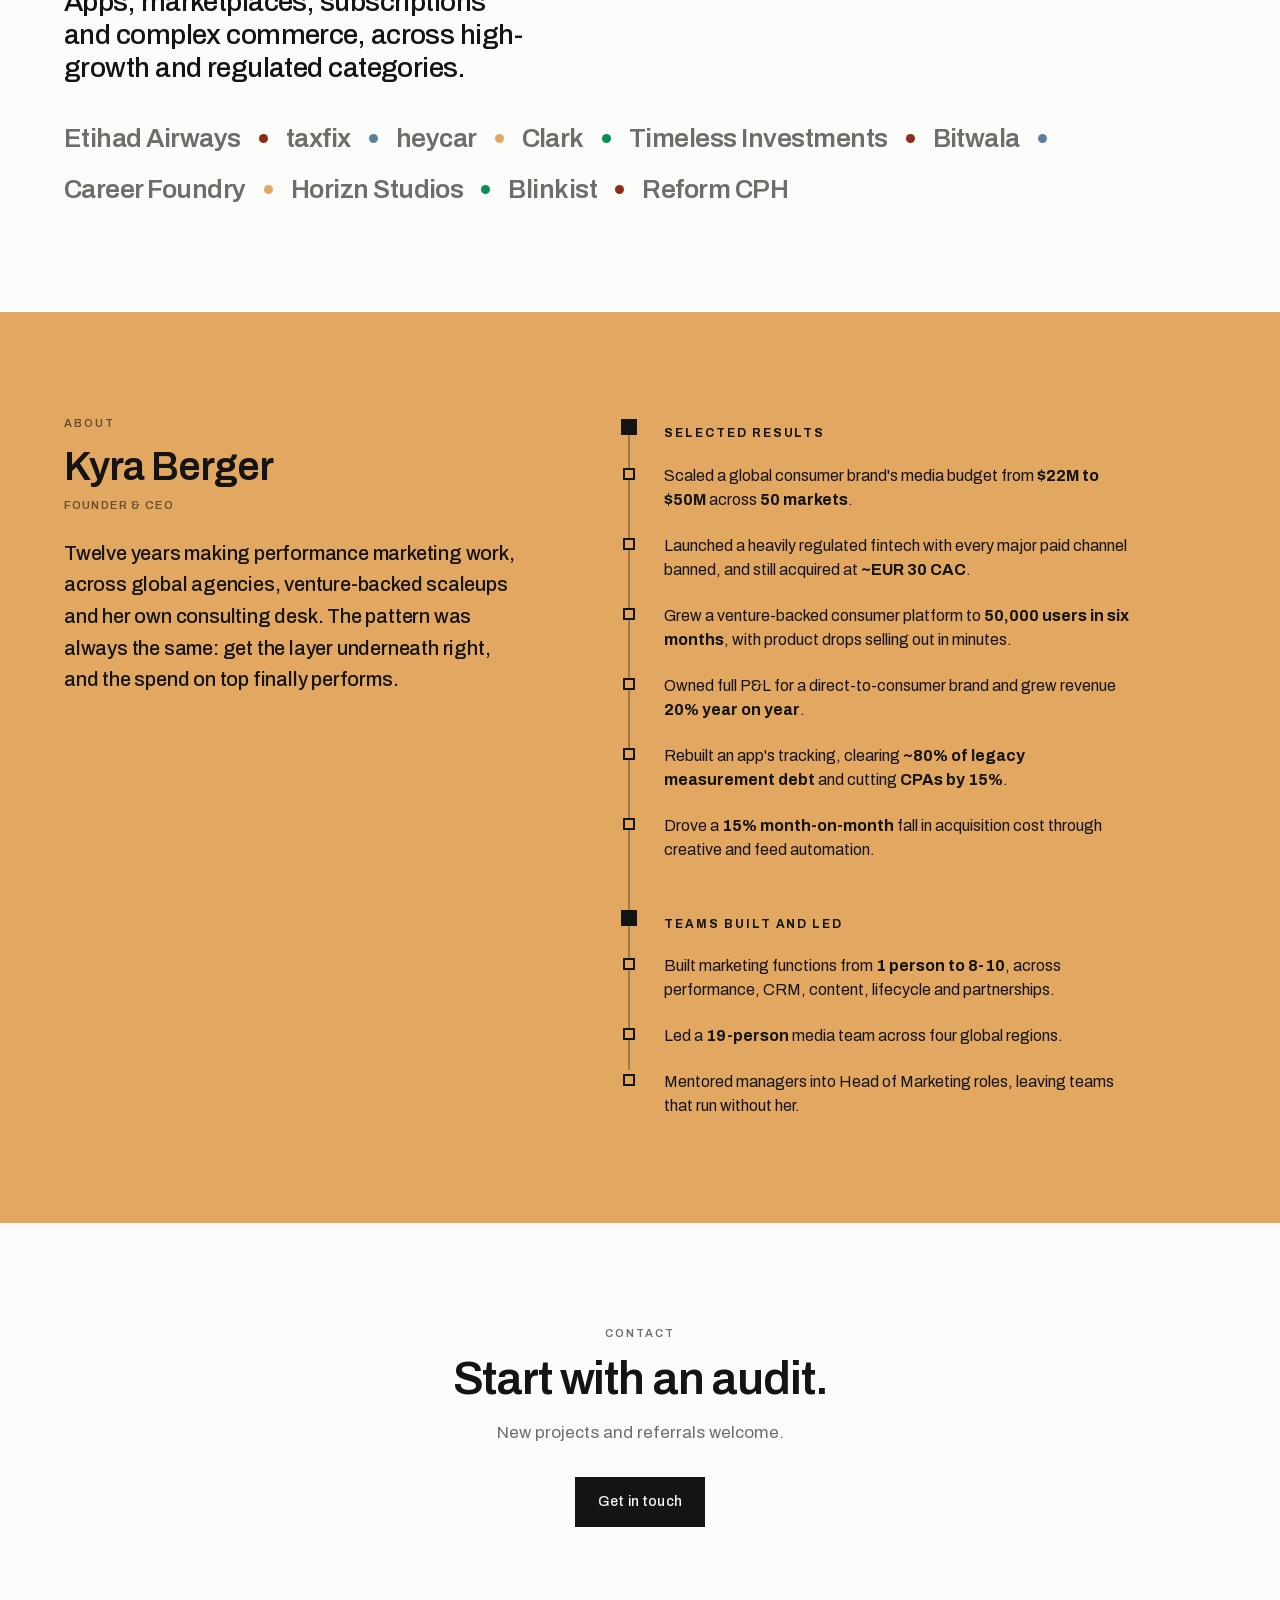
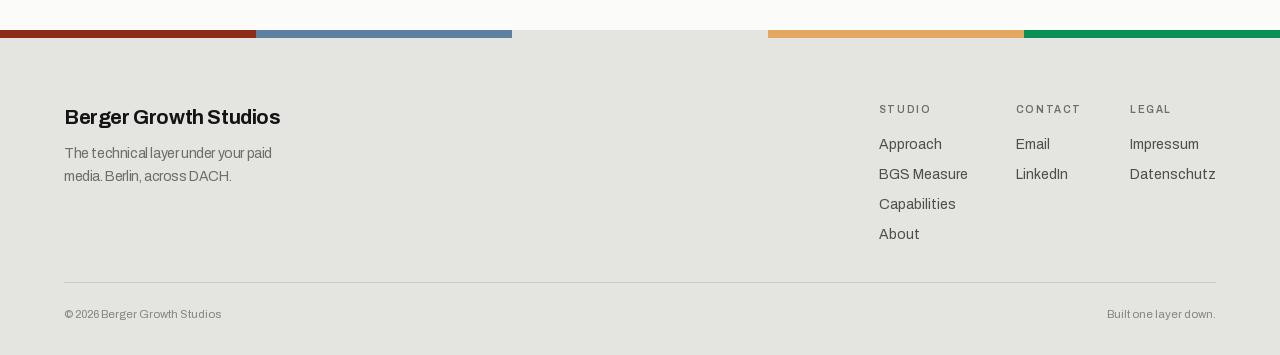
==== commit db91f949: "Revert hero to original wording; pluralise 'layers' in subhead Headline back to 'Better paid media s" ====
--- a/index.html
+++ b/index.html
@@ -102,8 +102,8 @@
 <section>
   <div class="hero__grid" style="display:grid;grid-template-columns:1fr 1fr;min-height:clamp(480px,76vh,700px)">
     <div style="display:flex;flex-direction:column;justify-content:center;padding:clamp(40px,6vw,76px) clamp(28px,4vw,56px) clamp(40px,6vw,76px) calc(clamp(20px,5vw,72px) + max(0px, (100vw - 1440px) / 2))">
-      <h1 style="margin:0;font-weight:600;line-height:1.02;letter-spacing:-.025em;font-size:clamp(40px,6.4vw,82px)">Better paid media starts one layer down and ends one layer up.</h1>
-      <p style="margin:26px 0 0;max-width:44ch;font-size:clamp(17px,1.6vw,20px);color:#6E6E68">We work the tracking and measurement that power your campaigns and the site, onboarding and CRM that turn that traffic into revenue.</p>
+      <h1 style="margin:0;font-weight:600;line-height:1.02;letter-spacing:-.025em;font-size:clamp(40px,6.4vw,82px)">Better paid media starts one layer down.</h1>
+      <p style="margin:26px 0 0;max-width:40ch;font-size:clamp(17px,1.6vw,20px);color:#6E6E68">We build the layers your paid media depends on, then run and scale the buying on top.</p>
       <div style="margin-top:34px;display:flex;gap:12px;flex-wrap:wrap">
         <a href="#contact" class="btn-solid" style="display:inline-flex;align-items:center;font-weight:500;font-size:14px;letter-spacing:.01em;padding:13px 22px;border:1px solid #141414;border-radius:0;background:#141414;color:#FBFBF9;text-decoration:none;transition:transform .18s">Start with an audit</a>
         <a href="#do" class="btn-outline" style="display:inline-flex;align-items:center;font-weight:500;font-size:14px;letter-spacing:.01em;padding:13px 22px;border:1px solid #141414;border-radius:0;color:#141414;text-decoration:none;transition:background .18s,color .18s">How it works</a>
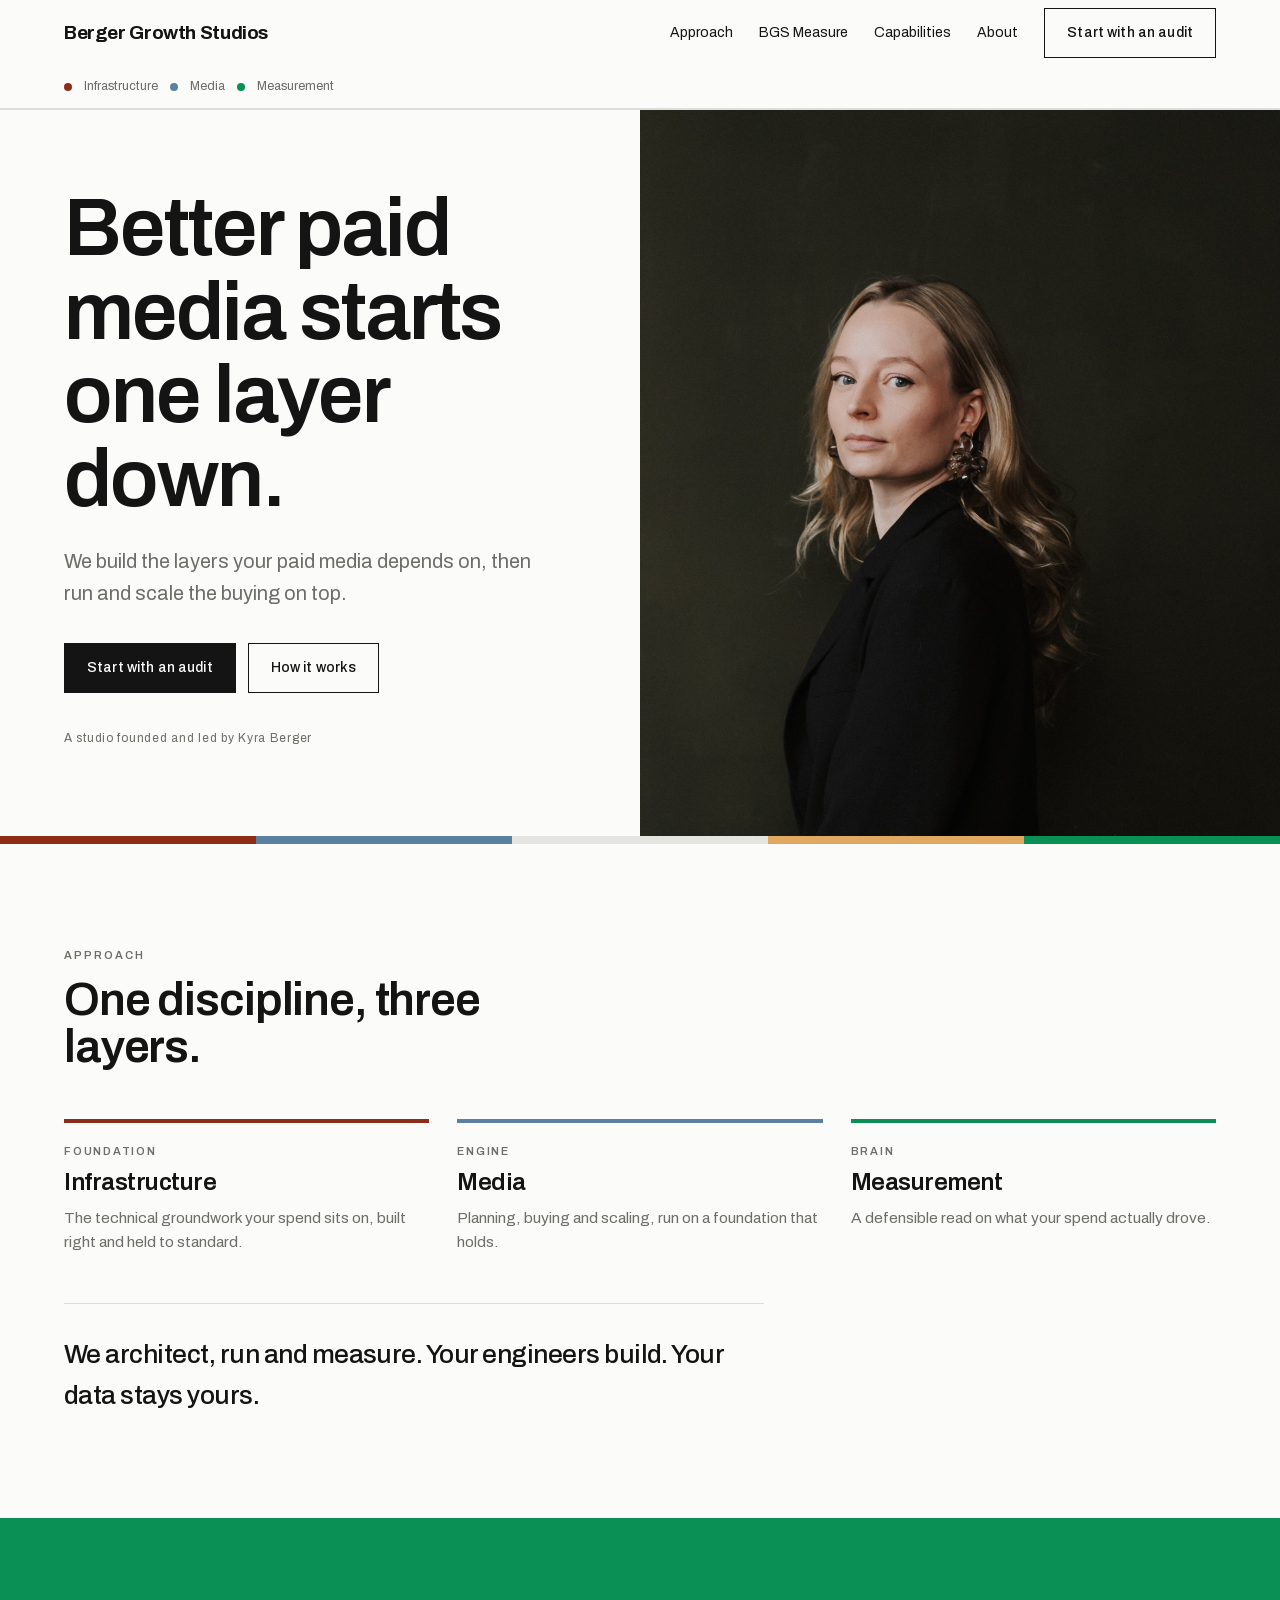
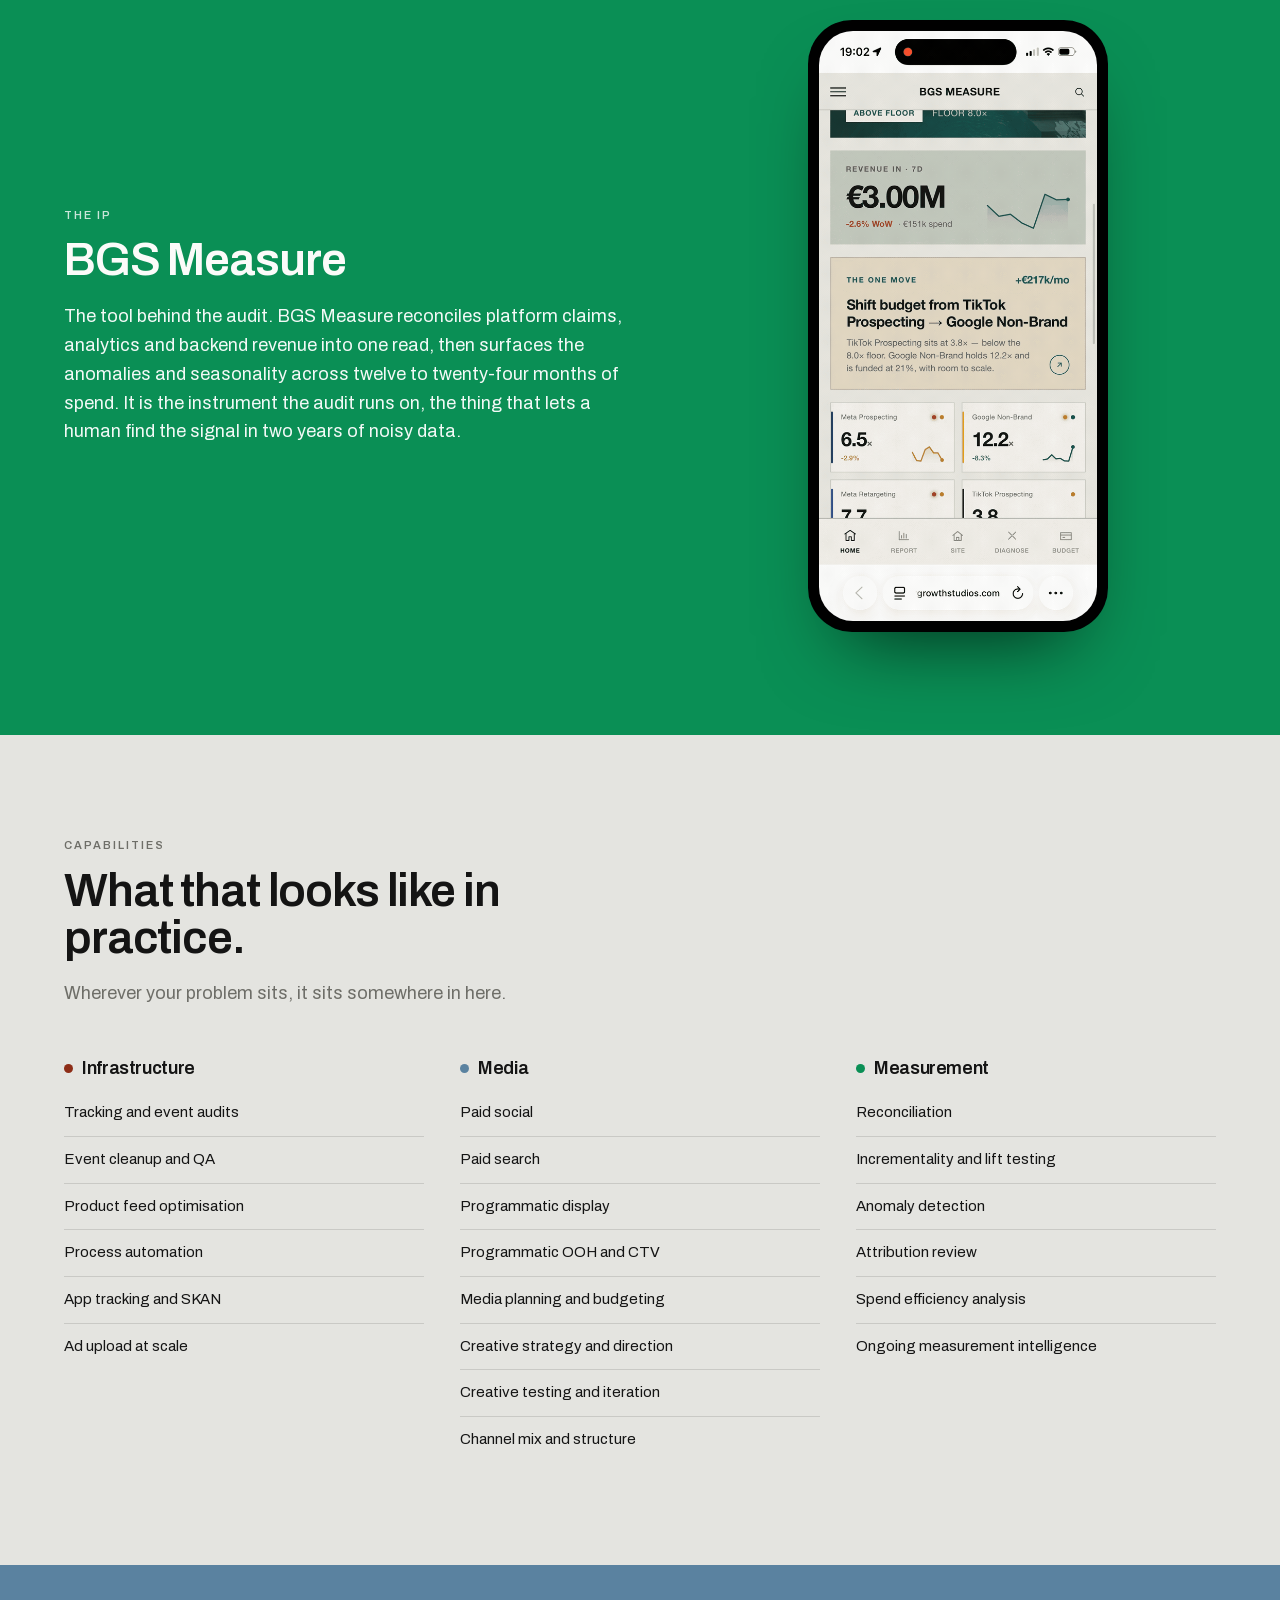
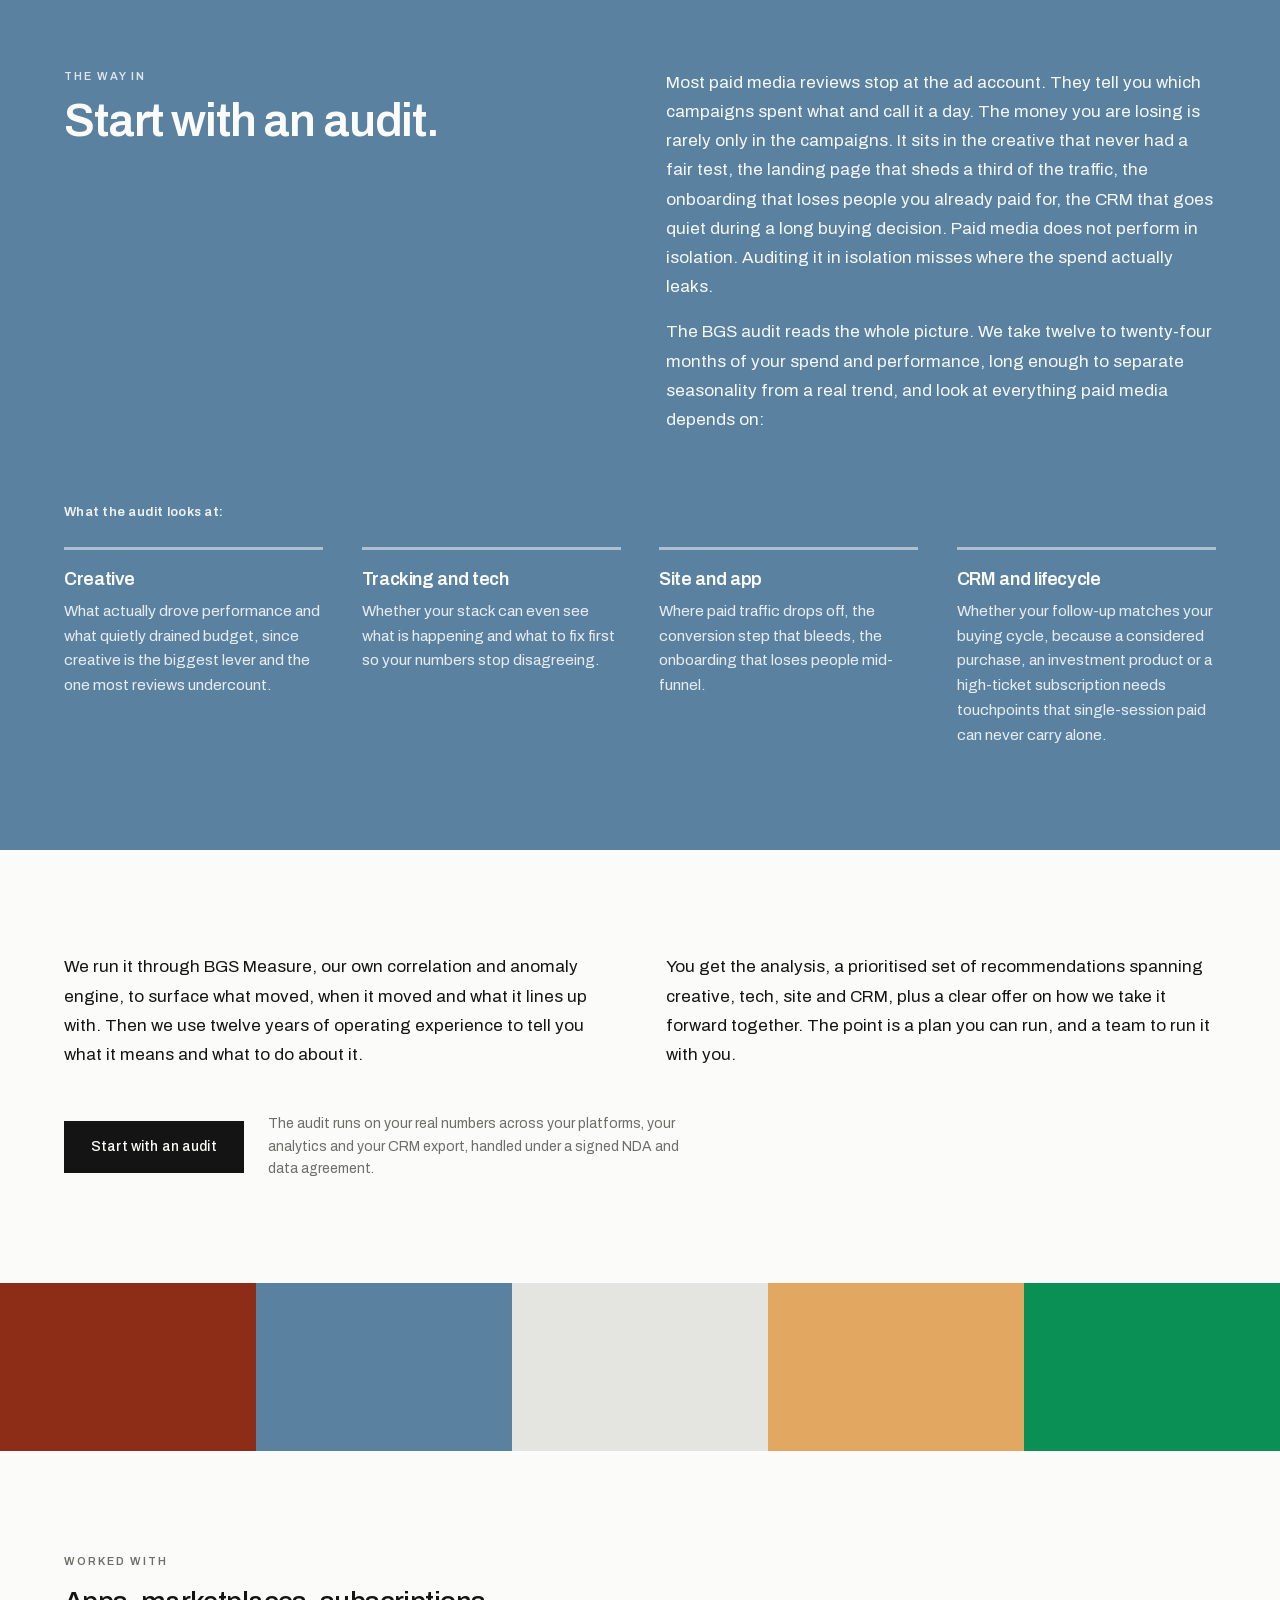
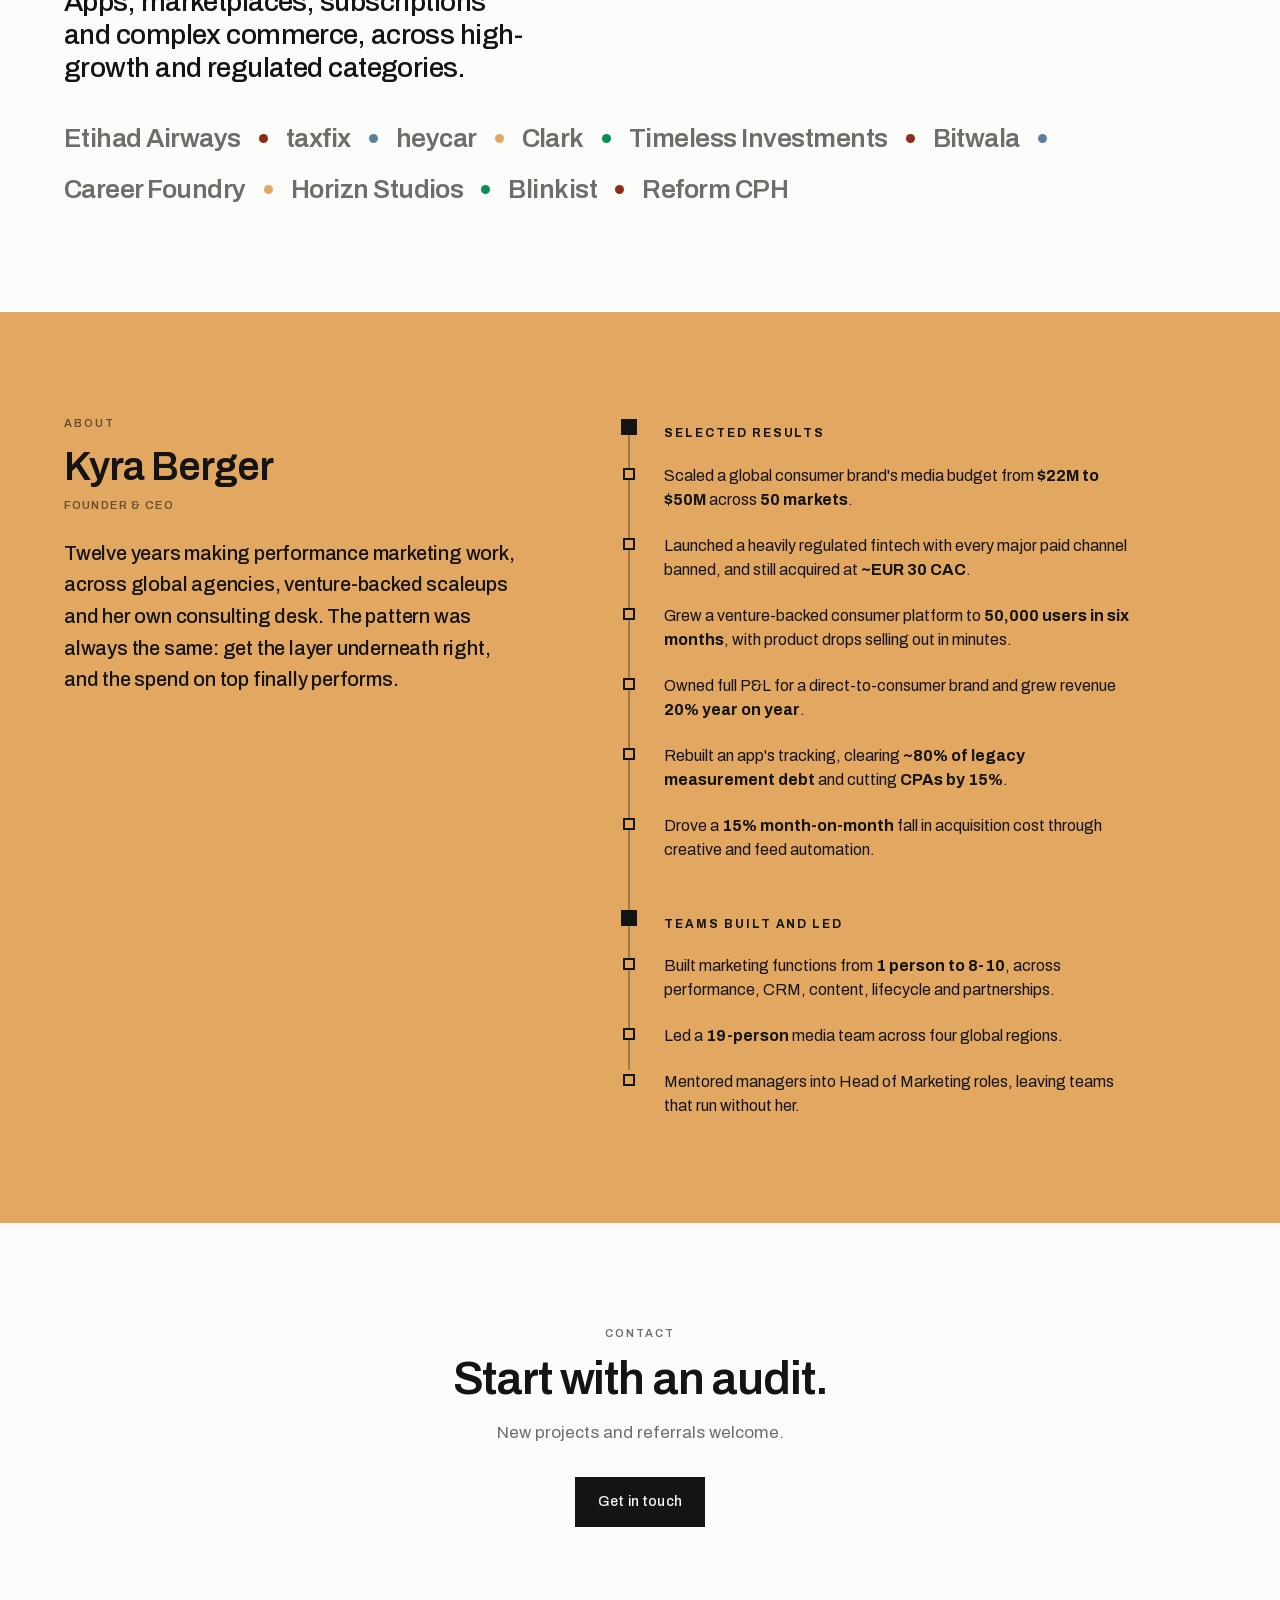
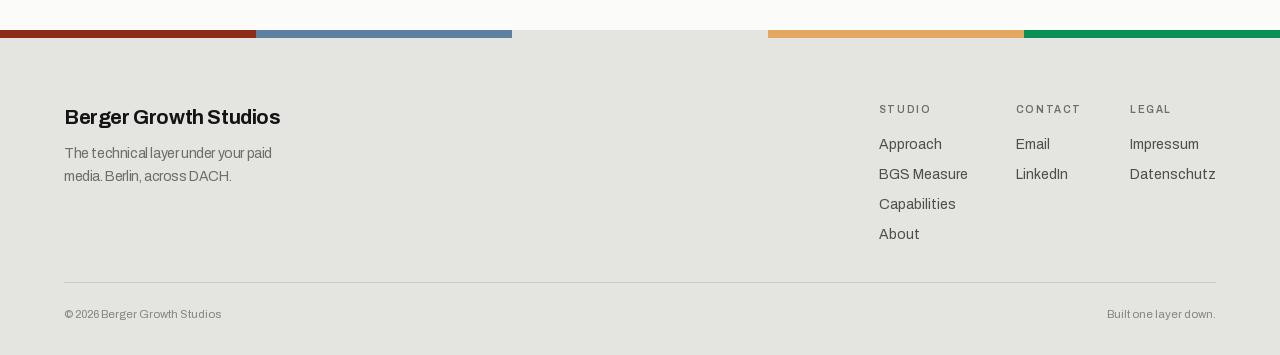
==== commit 4365a1d9: "Move BGS Measure to third (after Approach, before Capabilities) Order now: hero, approach, BGS Measu" ====
--- a/index.html
+++ b/index.html
@@ -142,6 +142,25 @@
   </div>
 </section>
 
+<section id="measure" style="padding:clamp(58px,8vw,108px) 0;background:#0A8F55;color:#FBFBF9">
+  <div style="max-width:1440px;margin:0 auto;padding:0 clamp(20px,5vw,72px)">
+    <div class="measure" style="display:grid;grid-template-columns:1.05fr .95fr;gap:clamp(36px,5vw,64px);align-items:center">
+      <div>
+        <p style="margin:0;font-size:11px;font-weight:600;letter-spacing:.18em;text-transform:uppercase;color:rgba(255,255,255,.78)">The IP</p>
+        <h2 style="margin:13px 0 0;font-weight:600;line-height:1.02;letter-spacing:-.025em;font-size:clamp(28px,4vw,46px)">BGS Measure</h2>
+        <p style="margin:18px 0 0;max-width:56ch;color:rgba(255,255,255,.95);font-size:18px;line-height:1.6">The tool behind the audit. BGS Measure reconciles platform claims, analytics and backend revenue into one read, then surfaces the anomalies and seasonality across twelve to twenty-four months of spend. It is the instrument the audit runs on, the thing that lets a human find the signal in two years of noisy data.</p>
+      </div>
+      <div style="display:flex;justify-content:center">
+        <div aria-label="BGS Measure on mobile" style="width:clamp(248px,80%,300px);aspect-ratio:300/612;background:#000;border-radius:44px;padding:11px;box-shadow:0 40px 80px -36px rgba(0,0,0,.7);position:relative">
+          <div style="width:100%;height:100%;border-radius:34px;overflow:hidden;background:#1b1b1b;position:relative">
+            <img src="assets/bgs-measure-scroll.gif" alt="BGS Measure product, scrolled on mobile" style="width:100%;height:100%;object-fit:cover;object-position:center top;display:block">
+          </div>
+        </div>
+      </div>
+    </div>
+  </div>
+</section>
+
 <section id="capabilities" style="padding:clamp(58px,8vw,108px) 0;background:#E4E4E0">
   <div style="max-width:1440px;margin:0 auto;padding:0 clamp(20px,5vw,72px)">
     <div style="max-width:56ch">
@@ -232,25 +251,6 @@
     <div style="margin-top:clamp(32px,4vw,44px);display:flex;align-items:center;gap:24px;flex-wrap:wrap">
       <a href="#contact" class="btn-solid" style="display:inline-flex;align-items:center;font-weight:500;font-size:14px;letter-spacing:.01em;padding:14px 26px;border:1px solid #141414;border-radius:0;background:#141414;color:#FBFBF9;text-decoration:none;transition:transform .18s">Start with an audit</a>
       <p style="margin:0;color:#6E6E68;font-size:14px;line-height:1.6;max-width:52ch">The audit runs on your real numbers across your platforms, your analytics and your CRM export, handled under a signed NDA and data agreement.</p>
-    </div>
-  </div>
-</section>
-
-<section id="measure" style="padding:clamp(58px,8vw,108px) 0;background:#0A8F55;color:#FBFBF9">
-  <div style="max-width:1440px;margin:0 auto;padding:0 clamp(20px,5vw,72px)">
-    <div class="measure" style="display:grid;grid-template-columns:1.05fr .95fr;gap:clamp(36px,5vw,64px);align-items:center">
-      <div>
-        <p style="margin:0;font-size:11px;font-weight:600;letter-spacing:.18em;text-transform:uppercase;color:rgba(255,255,255,.78)">The IP</p>
-        <h2 style="margin:13px 0 0;font-weight:600;line-height:1.02;letter-spacing:-.025em;font-size:clamp(28px,4vw,46px)">BGS Measure</h2>
-        <p style="margin:18px 0 0;max-width:56ch;color:rgba(255,255,255,.95);font-size:18px;line-height:1.6">The tool behind the audit. BGS Measure reconciles platform claims, analytics and backend revenue into one read, then surfaces the anomalies and seasonality across twelve to twenty-four months of spend. It is the instrument the audit runs on, the thing that lets a human find the signal in two years of noisy data.</p>
-      </div>
-      <div style="display:flex;justify-content:center">
-        <div aria-label="BGS Measure on mobile" style="width:clamp(248px,80%,300px);aspect-ratio:300/612;background:#000;border-radius:44px;padding:11px;box-shadow:0 40px 80px -36px rgba(0,0,0,.7);position:relative">
-          <div style="width:100%;height:100%;border-radius:34px;overflow:hidden;background:#1b1b1b;position:relative">
-            <img src="assets/bgs-measure-scroll.gif" alt="BGS Measure product, scrolled on mobile" style="width:100%;height:100%;object-fit:cover;object-position:center top;display:block">
-          </div>
-        </div>
-      </div>
     </div>
   </div>
 </section>
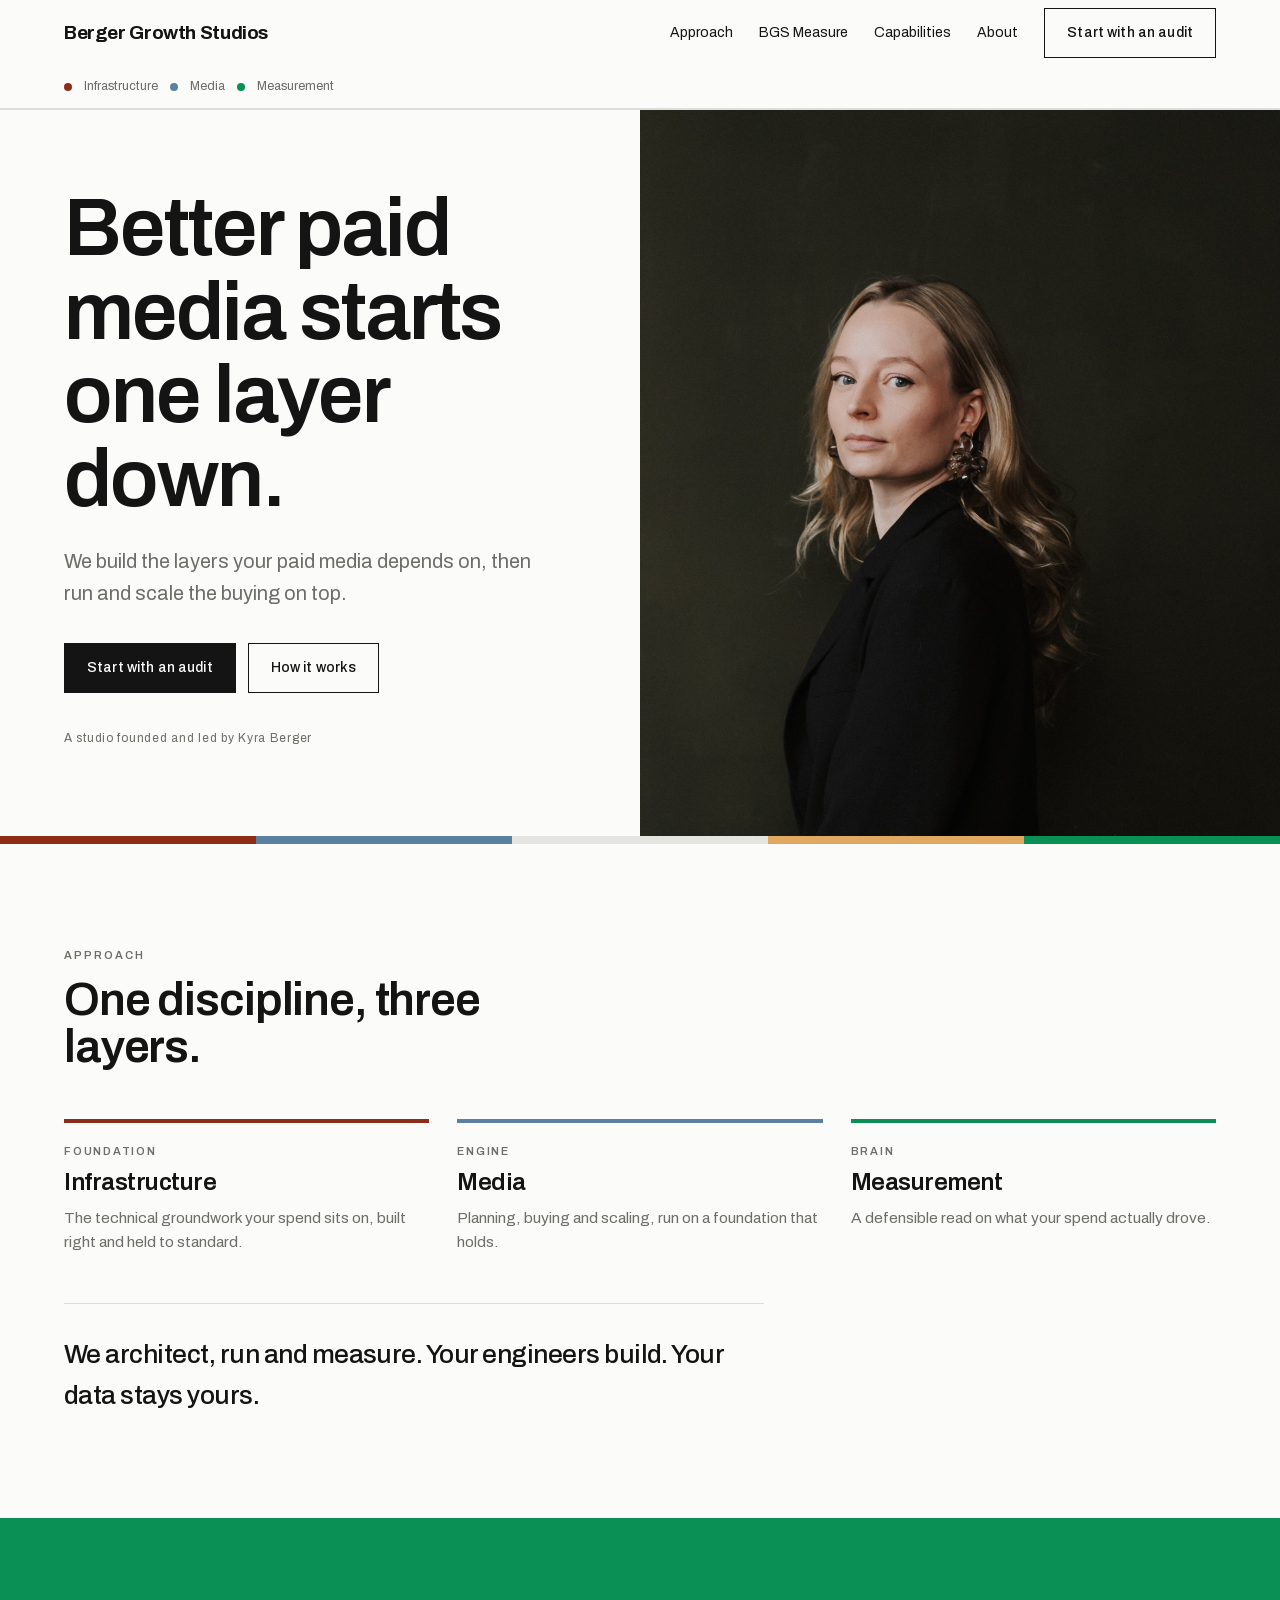
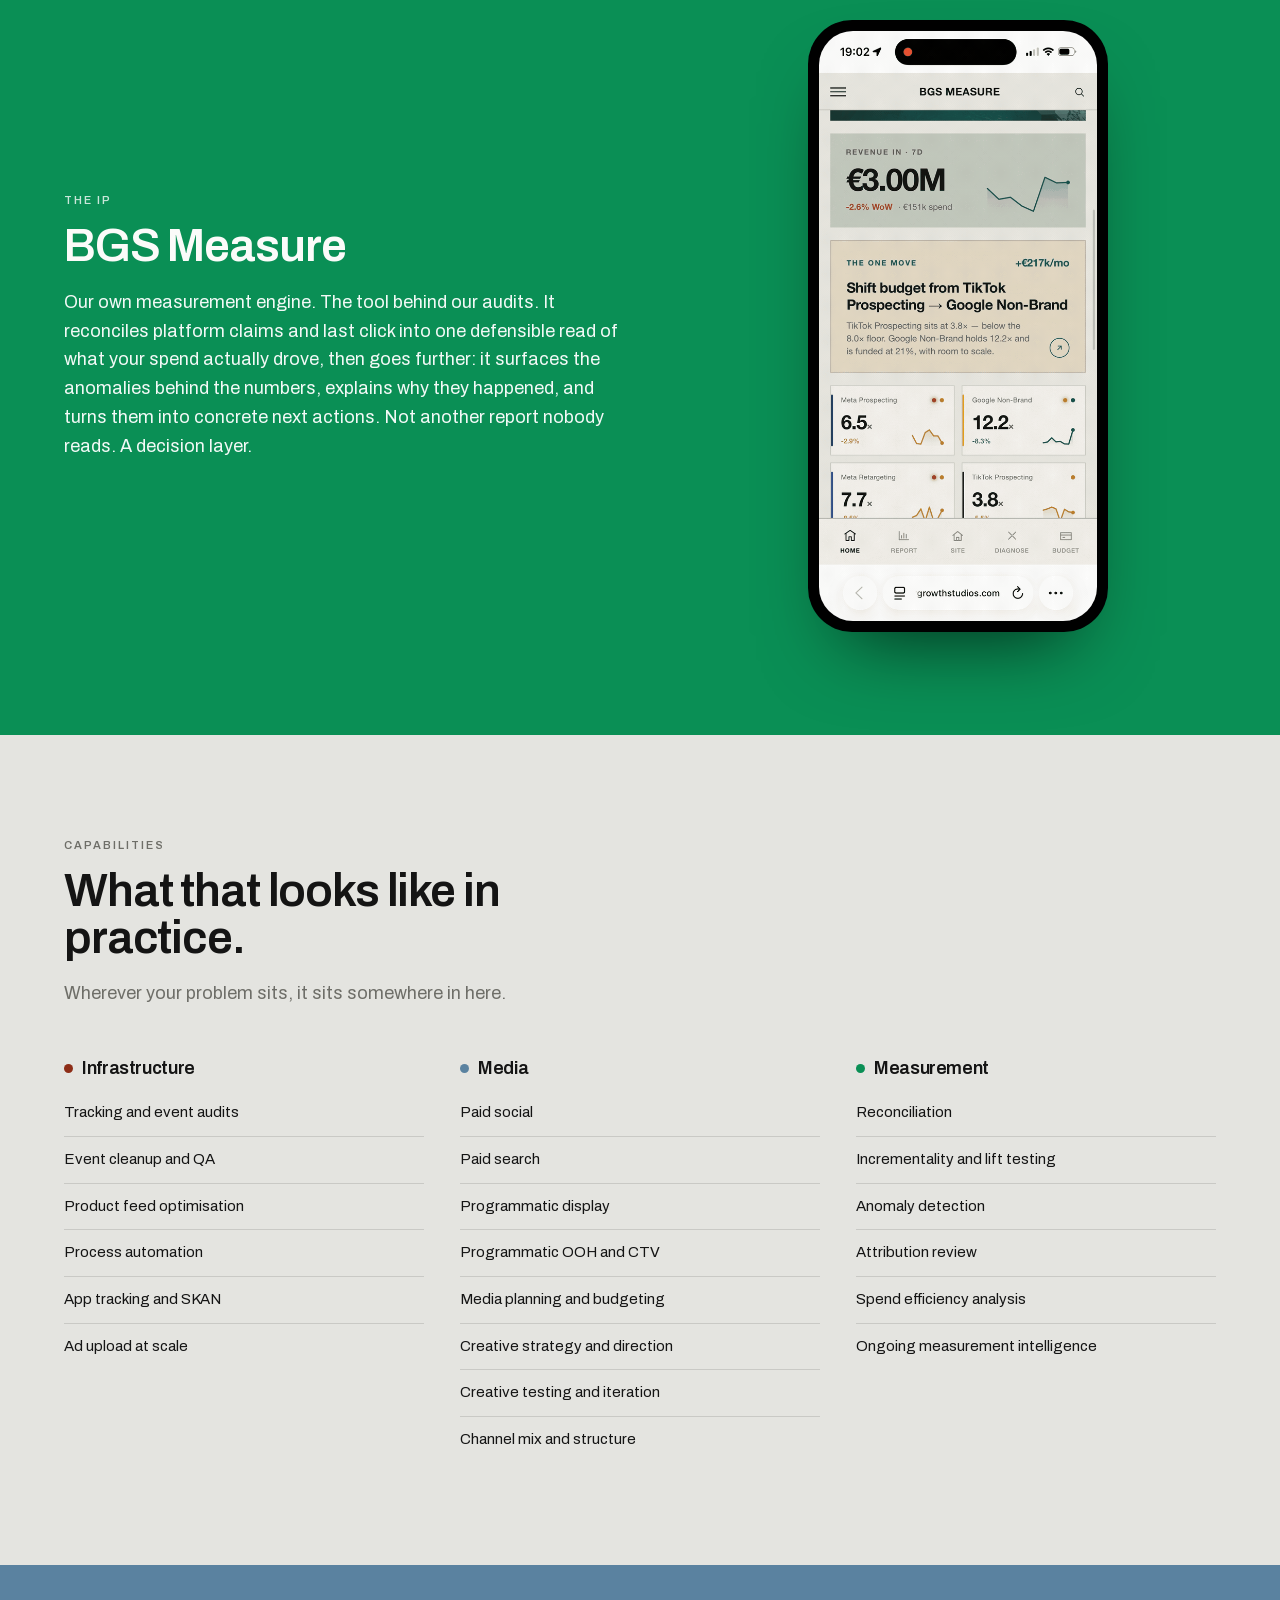
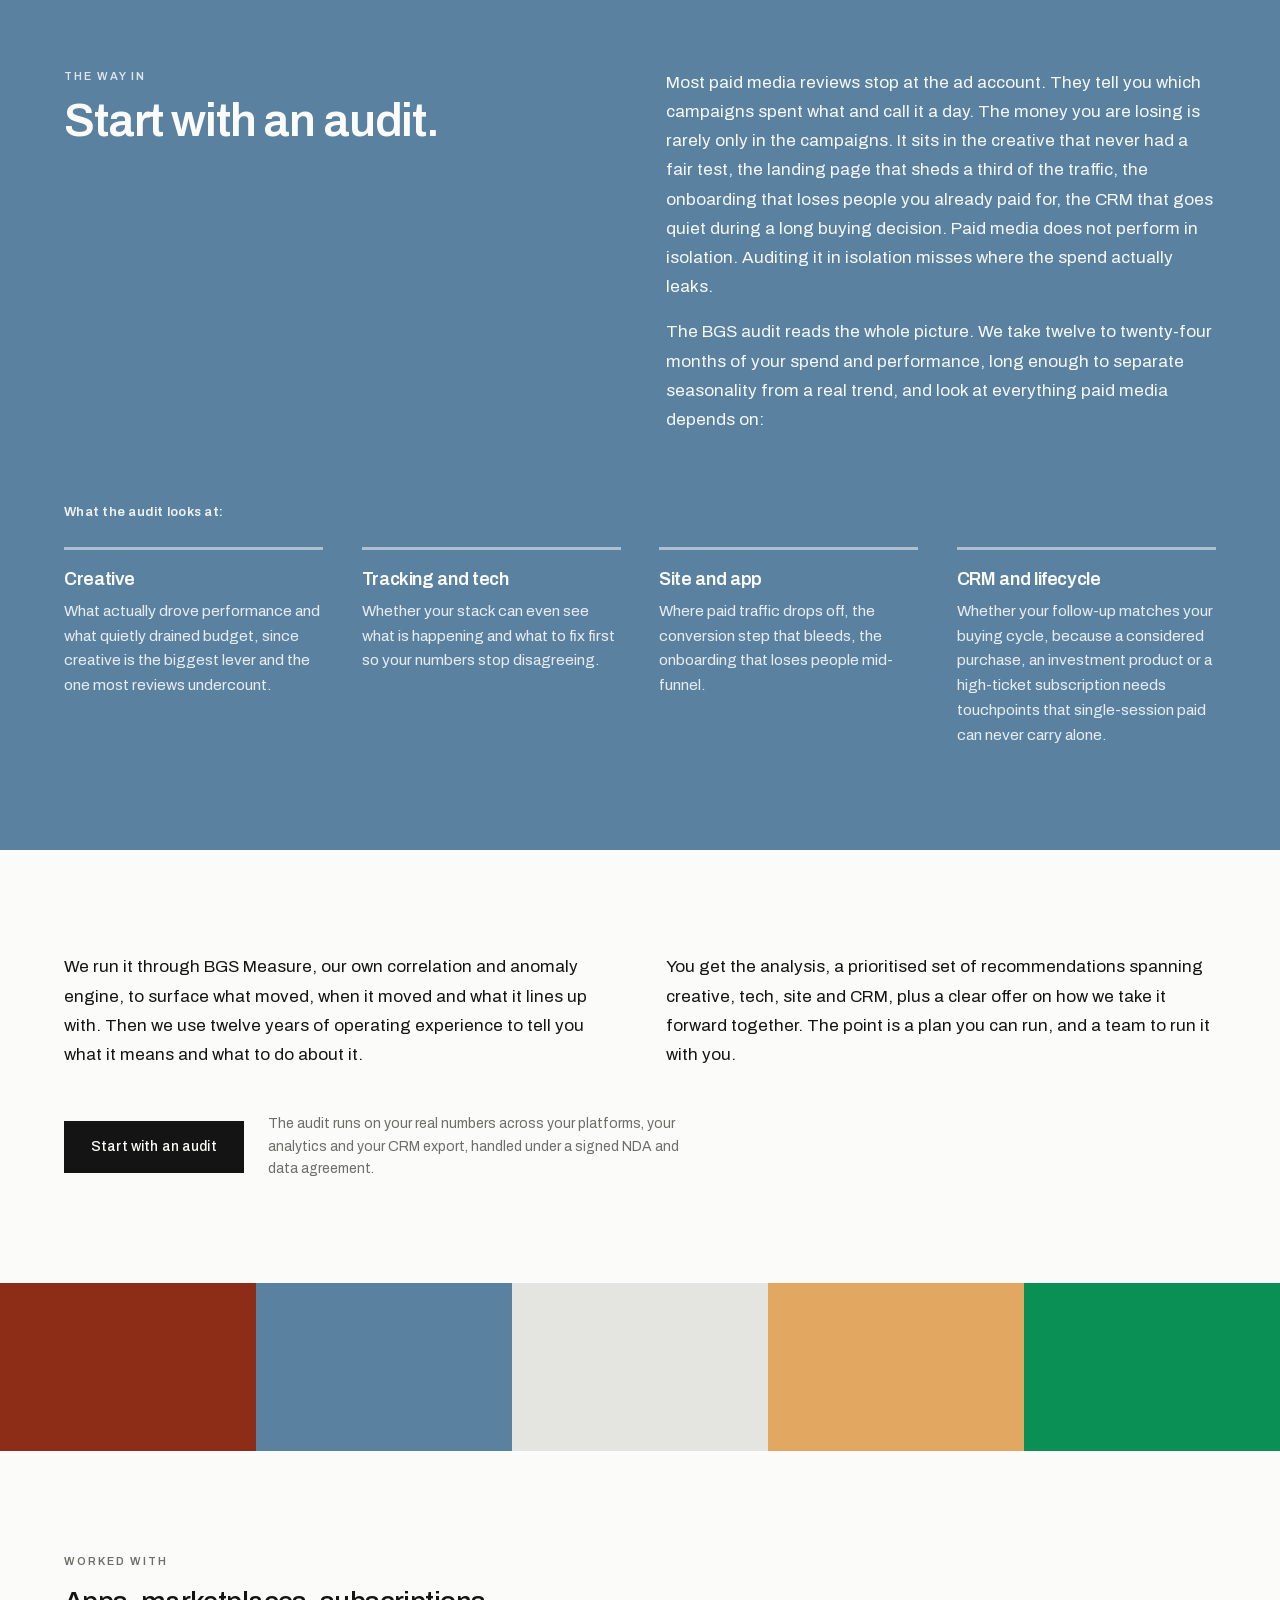
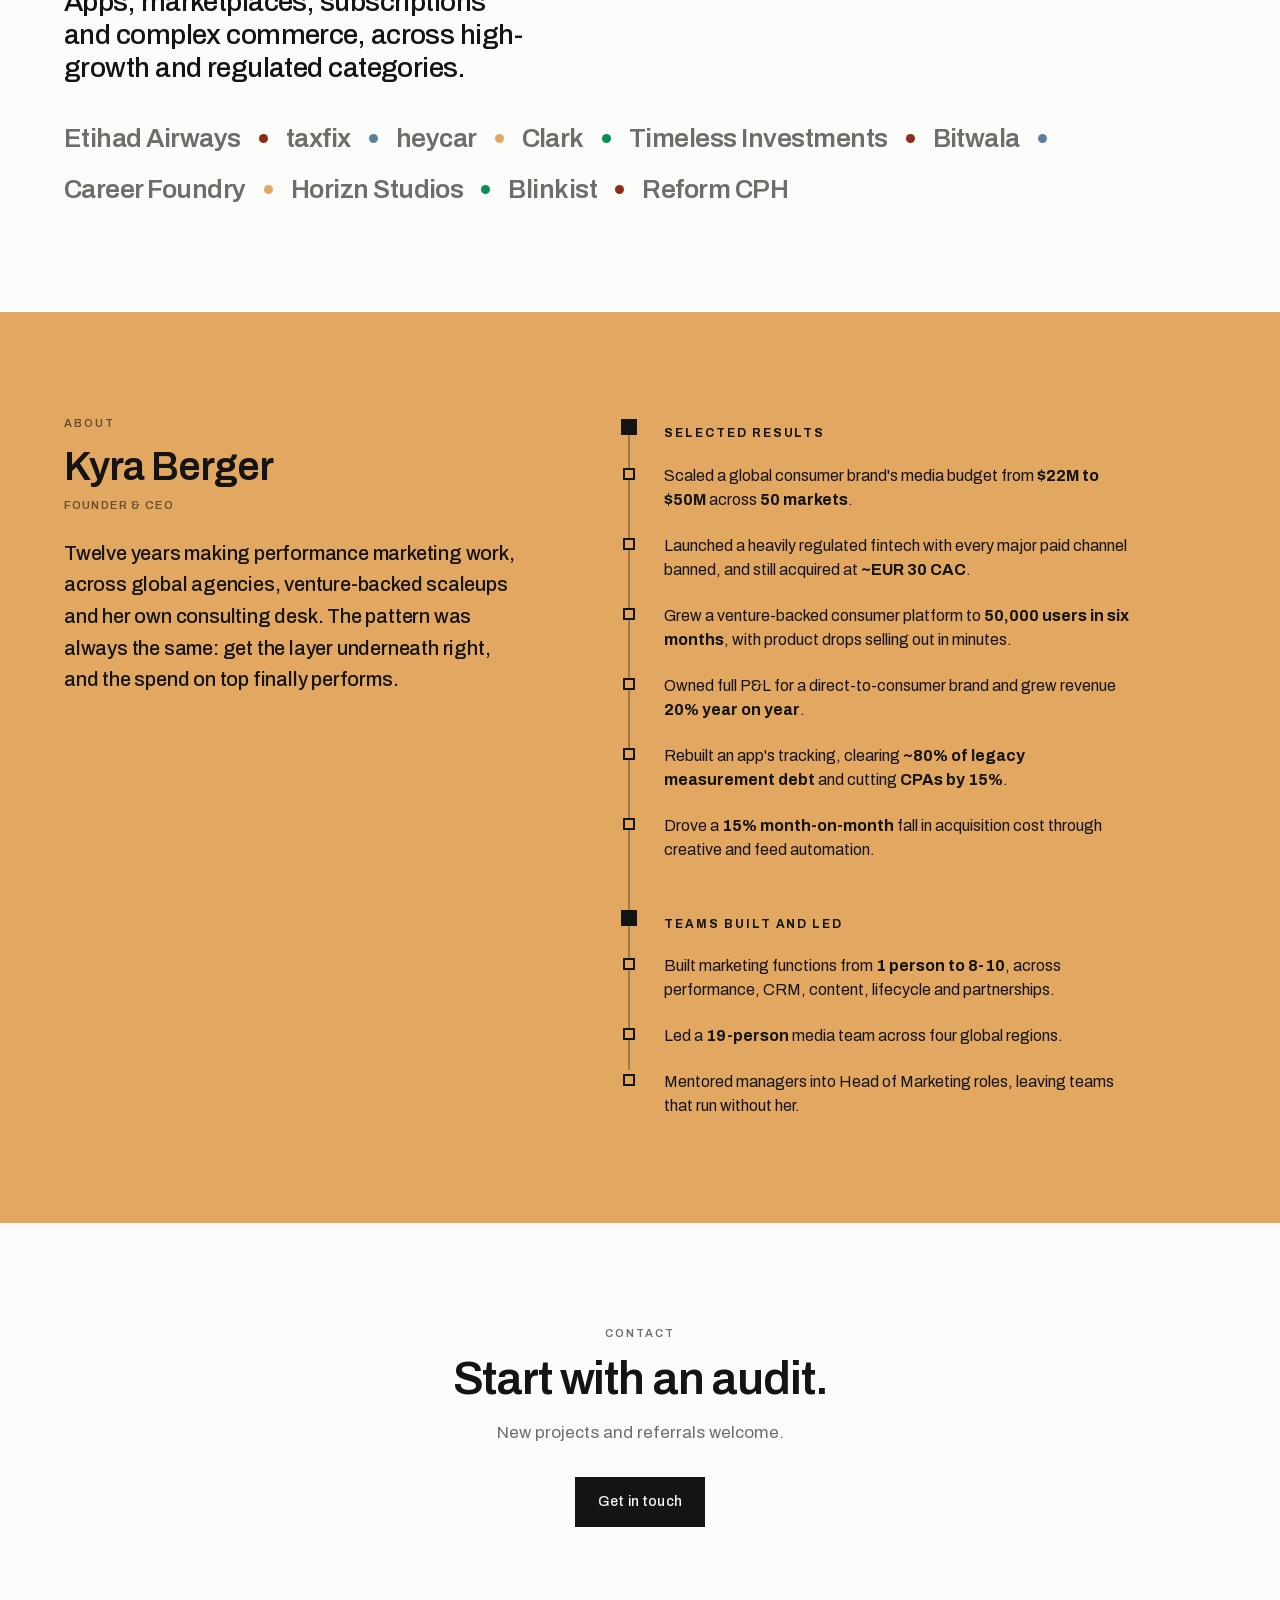
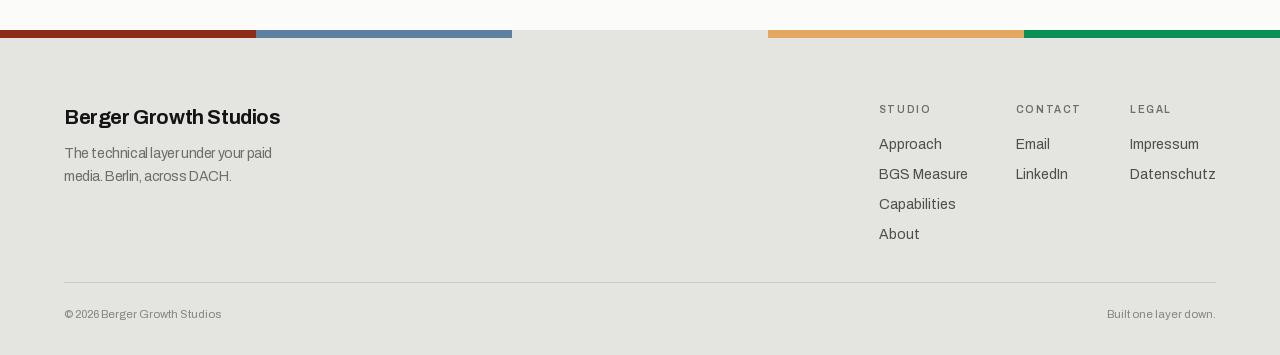
==== commit 4b7ef640: "Update BGS Measure paragraph copy Co-Authored-By: Claude Opus 4.8 <noreply@anthropic.com>" ====
--- a/index.html
+++ b/index.html
@@ -148,7 +148,7 @@
       <div>
         <p style="margin:0;font-size:11px;font-weight:600;letter-spacing:.18em;text-transform:uppercase;color:rgba(255,255,255,.78)">The IP</p>
         <h2 style="margin:13px 0 0;font-weight:600;line-height:1.02;letter-spacing:-.025em;font-size:clamp(28px,4vw,46px)">BGS Measure</h2>
-        <p style="margin:18px 0 0;max-width:56ch;color:rgba(255,255,255,.95);font-size:18px;line-height:1.6">The tool behind the audit. BGS Measure reconciles platform claims, analytics and backend revenue into one read, then surfaces the anomalies and seasonality across twelve to twenty-four months of spend. It is the instrument the audit runs on, the thing that lets a human find the signal in two years of noisy data.</p>
+        <p style="margin:18px 0 0;max-width:56ch;color:rgba(255,255,255,.95);font-size:18px;line-height:1.6">Our own measurement engine. The tool behind our audits. It reconciles platform claims and last click into one defensible read of what your spend actually drove, then goes further: it surfaces the anomalies behind the numbers, explains why they happened, and turns them into concrete next actions. Not another report nobody reads. A decision layer.</p>
       </div>
       <div style="display:flex;justify-content:center">
         <div aria-label="BGS Measure on mobile" style="width:clamp(248px,80%,300px);aspect-ratio:300/612;background:#000;border-radius:44px;padding:11px;box-shadow:0 40px 80px -36px rgba(0,0,0,.7);position:relative">
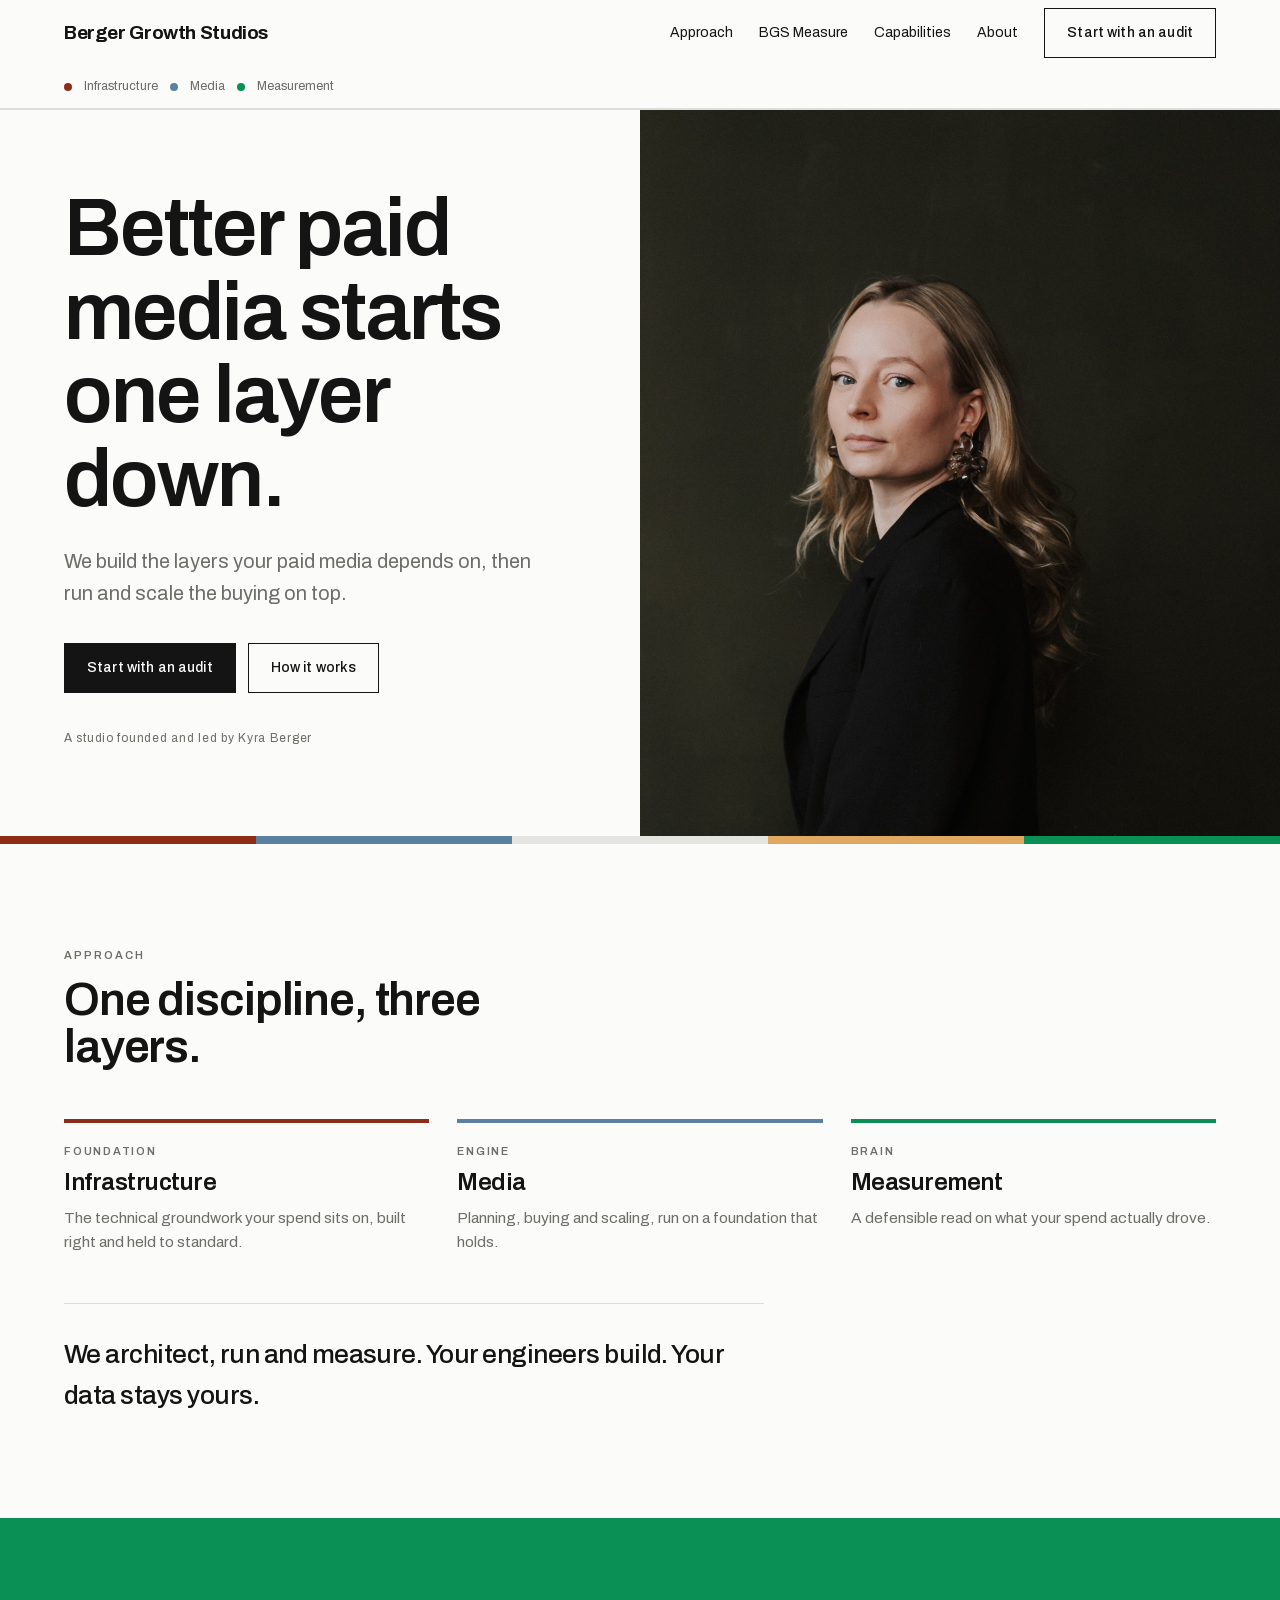
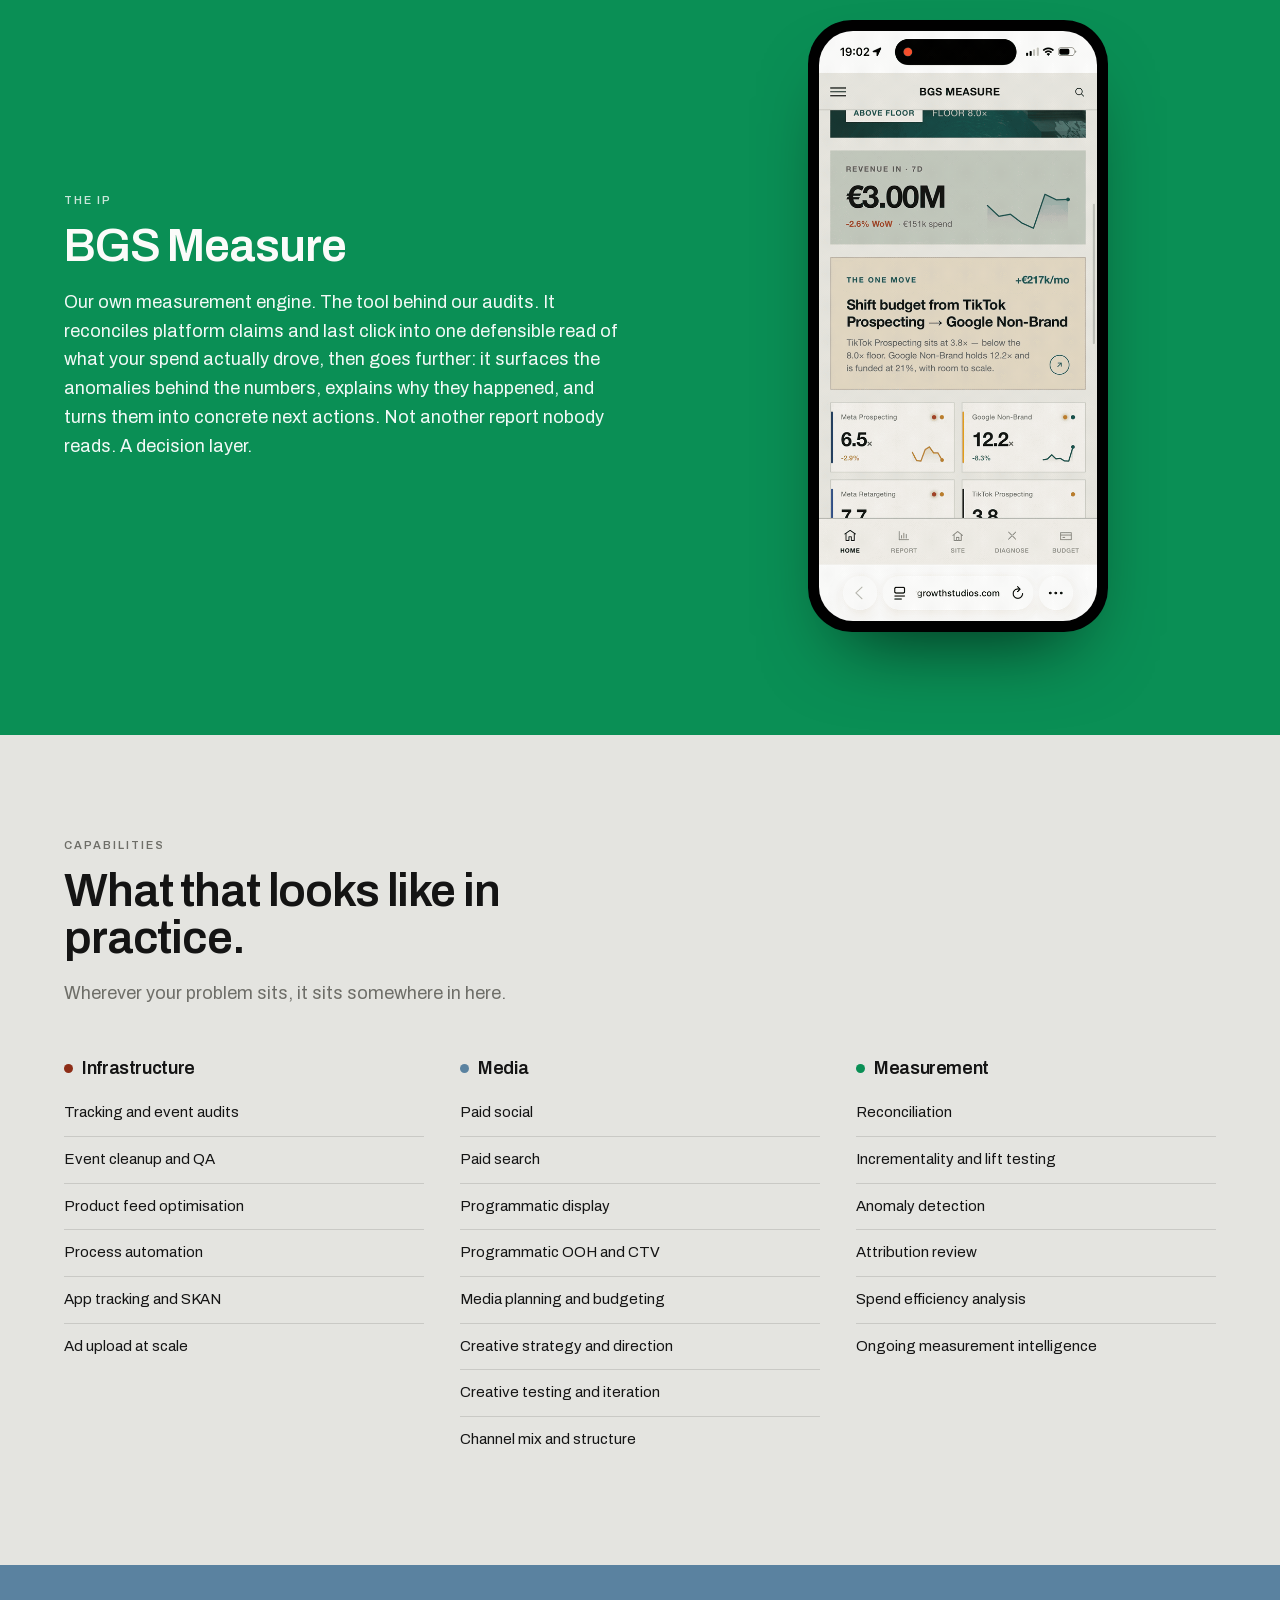
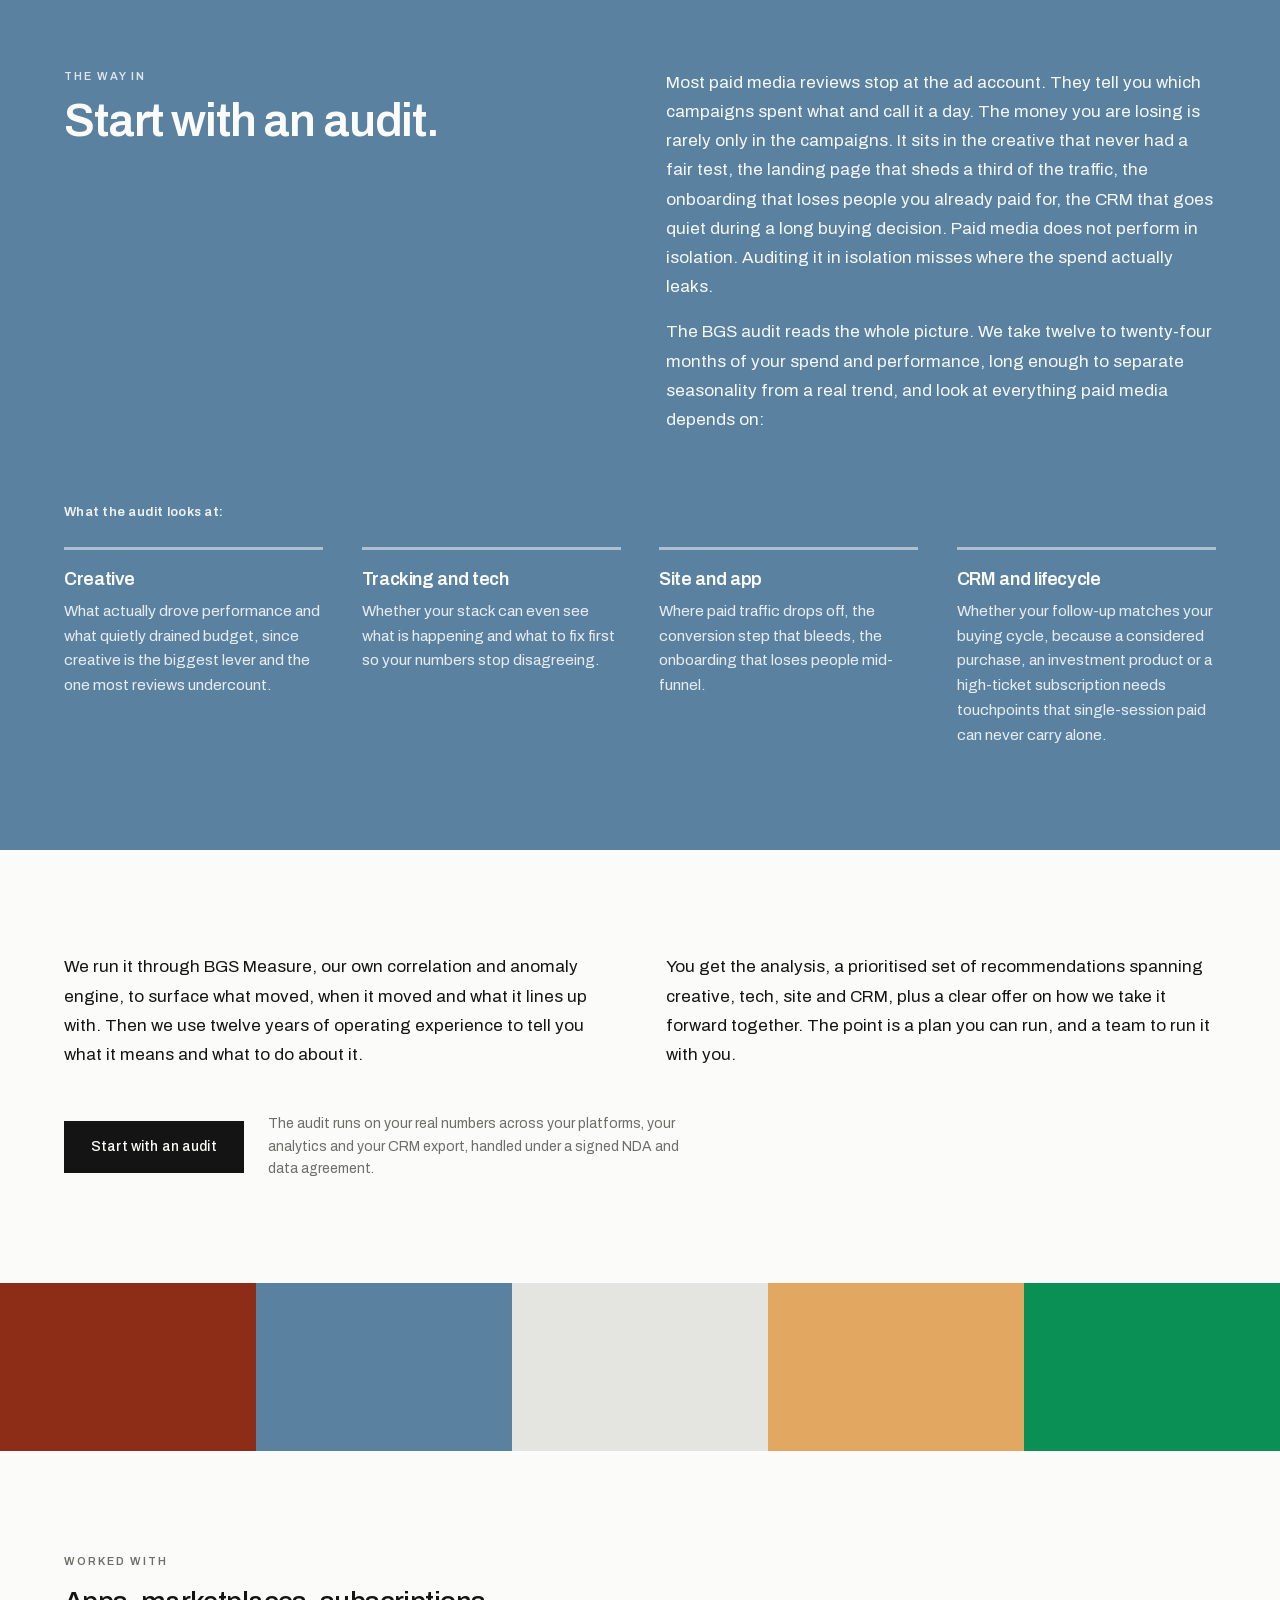
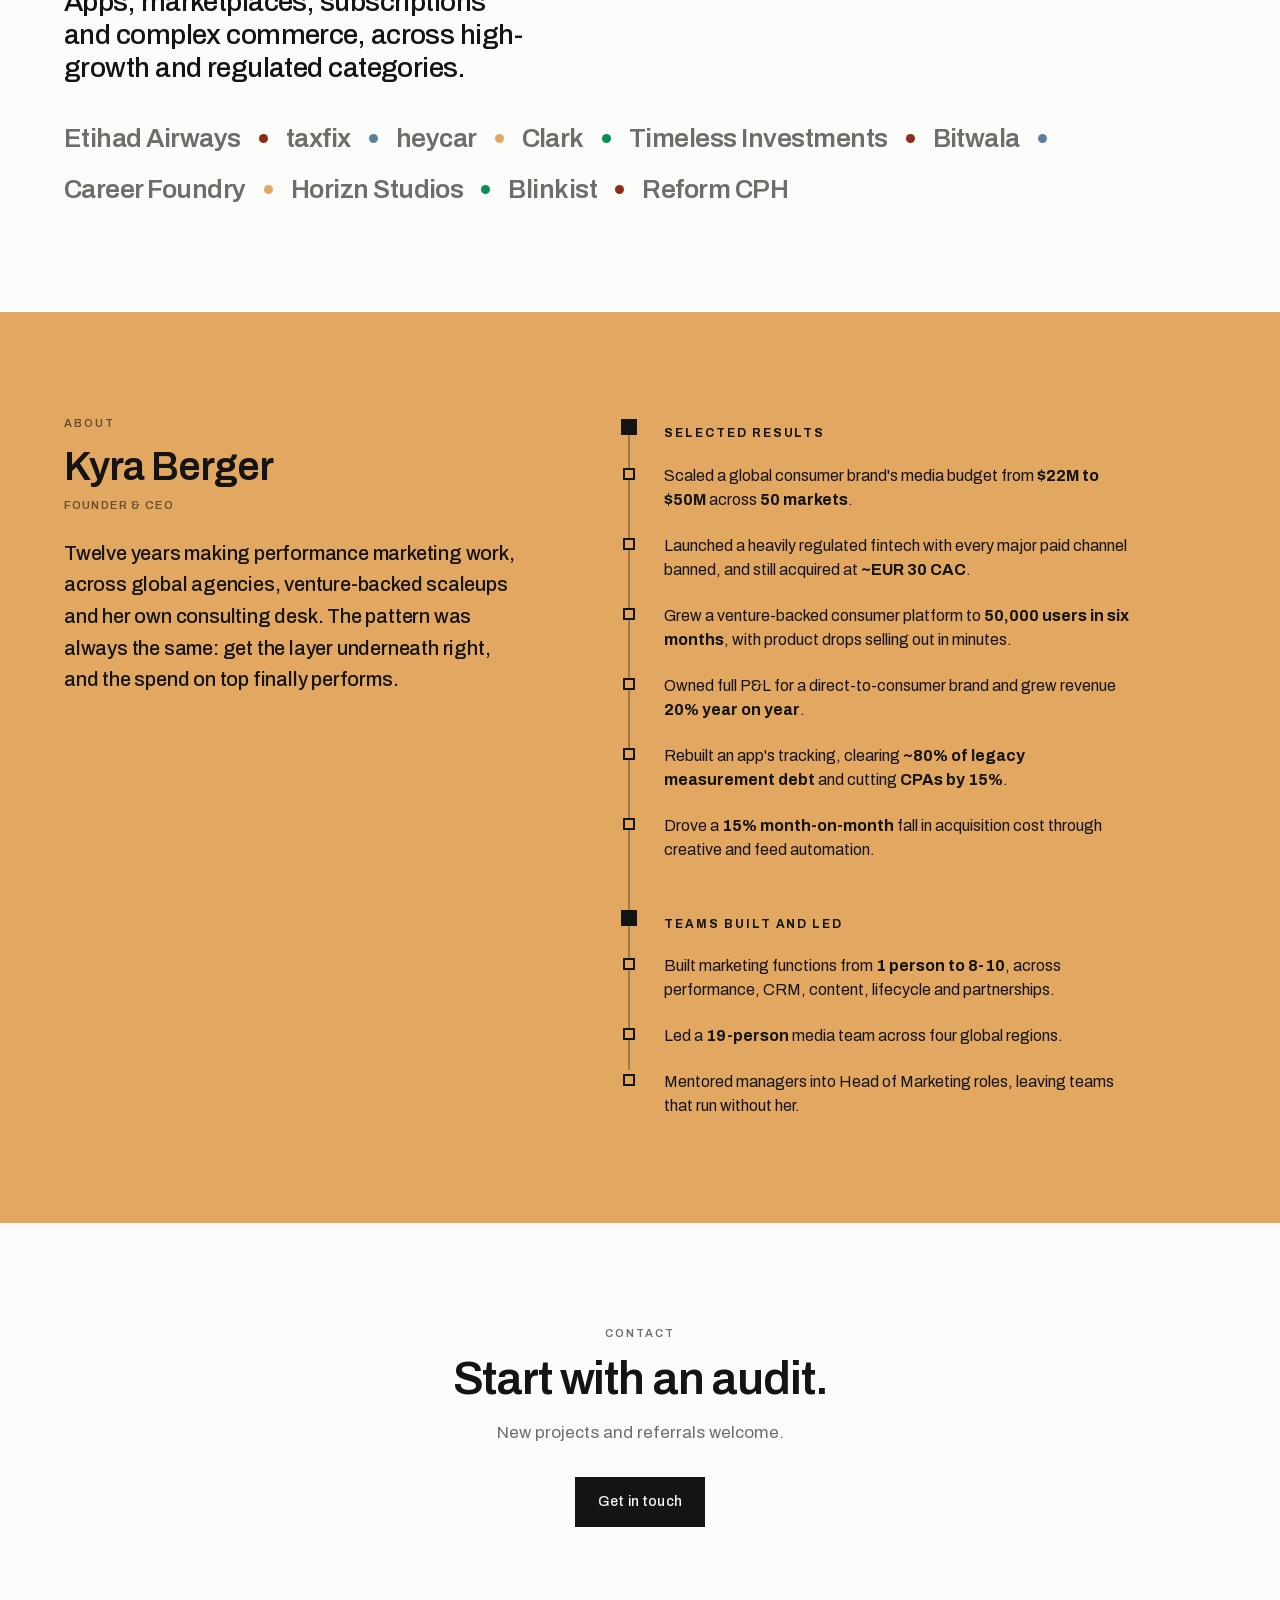
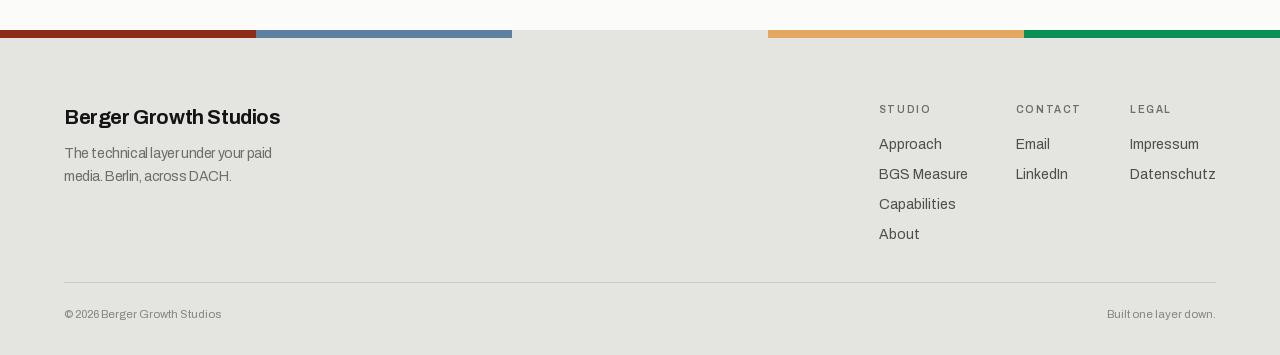
==== commit 0cf682da: "Update email prefill: 'holistic audit of my paid media campaigns' Applied to the Contact CTA and all" ====
--- a/index.html
+++ b/index.html
@@ -355,7 +355,7 @@
     <p style="margin:0;font-size:11px;font-weight:600;letter-spacing:.18em;text-transform:uppercase;color:#6E6E68">Contact</p>
     <h2 style="margin:13px 0 0;font-weight:600;line-height:1.02;letter-spacing:-.025em;font-size:clamp(28px,4vw,46px)">Start with an audit.</h2>
     <p style="margin:18px auto 30px;color:#6E6E68;max-width:38ch">New projects and referrals welcome.</p>
-    <a href="mailto:kyra@bergergrowthstudios.com?subject=BGS%20Audit%20request%3A%20%5Byour%20company%5D&amp;body=Hi%20Kyra%2C%0D%0A%0D%0AI%27d%20like%20to%20request%20a%20measurement%20audit.%20Details%20below.%0D%0A%0D%0A-%20Company%3A%20%0D%0A-%20Website%3A%20%0D%0A-%20Monthly%20paid%20media%20budget%3A%20%0D%0A-%20Active%20paid%20channels%3A%20%0D%0A-%20Attribution%20and%20reporting%20tools%3A%20%0D%0A-%20Name%20and%20role%3A%20%0D%0A-%20LinkedIn%3A%20%0D%0A-%20Biggest%20question%20you%20want%20answered%20%28optional%29%3A%20%0D%0A" class="btn-solid" style="display:inline-flex;align-items:center;font-weight:500;font-size:14px;letter-spacing:.01em;padding:13px 22px;border:1px solid #141414;border-radius:0;background:#141414;color:#FBFBF9;text-decoration:none;transition:transform .18s">Get in touch</a>
+    <a href="mailto:kyra@bergergrowthstudios.com?subject=BGS%20Audit%20request%3A%20%5Byour%20company%5D&amp;body=Hi%20Kyra%2C%0D%0A%0D%0AI%27d%20like%20to%20request%20a%20holistic%20audit%20of%20my%20paid%20media%20campaigns.%20Details%20below.%0D%0A%0D%0A-%20Company%3A%20%0D%0A-%20Website%3A%20%0D%0A-%20Monthly%20paid%20media%20budget%3A%20%0D%0A-%20Active%20paid%20channels%3A%20%0D%0A-%20Attribution%20and%20reporting%20tools%3A%20%0D%0A-%20Name%20and%20role%3A%20%0D%0A-%20LinkedIn%3A%20%0D%0A-%20Biggest%20question%20you%20want%20answered%20%28optional%29%3A%20%0D%0A" class="btn-solid" style="display:inline-flex;align-items:center;font-weight:500;font-size:14px;letter-spacing:.01em;padding:13px 22px;border:1px solid #141414;border-radius:0;background:#141414;color:#FBFBF9;text-decoration:none;transition:transform .18s">Get in touch</a>
   </div>
 </section>
 
@@ -376,7 +376,7 @@
         </div>
         <div>
           <h5 style="font-size:10px;font-weight:600;letter-spacing:.16em;text-transform:uppercase;color:#6E6E68;margin:0 0 12px">Contact</h5>
-          <a href="mailto:kyra@bergergrowthstudios.com?subject=BGS%20Audit%20request%3A%20%5Byour%20company%5D&amp;body=Hi%20Kyra%2C%0D%0A%0D%0AI%27d%20like%20to%20request%20a%20measurement%20audit.%20Details%20below.%0D%0A%0D%0A-%20Company%3A%20%0D%0A-%20Website%3A%20%0D%0A-%20Monthly%20paid%20media%20budget%3A%20%0D%0A-%20Active%20paid%20channels%3A%20%0D%0A-%20Attribution%20and%20reporting%20tools%3A%20%0D%0A-%20Name%20and%20role%3A%20%0D%0A-%20LinkedIn%3A%20%0D%0A-%20Biggest%20question%20you%20want%20answered%20%28optional%29%3A%20%0D%0A" class="footlink" style="display:block;color:rgba(20,20,20,.72);font-size:14px;padding:4px 0;text-decoration:none">Email</a>
+          <a href="mailto:kyra@bergergrowthstudios.com?subject=BGS%20Audit%20request%3A%20%5Byour%20company%5D&amp;body=Hi%20Kyra%2C%0D%0A%0D%0AI%27d%20like%20to%20request%20a%20holistic%20audit%20of%20my%20paid%20media%20campaigns.%20Details%20below.%0D%0A%0D%0A-%20Company%3A%20%0D%0A-%20Website%3A%20%0D%0A-%20Monthly%20paid%20media%20budget%3A%20%0D%0A-%20Active%20paid%20channels%3A%20%0D%0A-%20Attribution%20and%20reporting%20tools%3A%20%0D%0A-%20Name%20and%20role%3A%20%0D%0A-%20LinkedIn%3A%20%0D%0A-%20Biggest%20question%20you%20want%20answered%20%28optional%29%3A%20%0D%0A" class="footlink" style="display:block;color:rgba(20,20,20,.72);font-size:14px;padding:4px 0;text-decoration:none">Email</a>
           <a href="https://www.linkedin.com/in/kyra-berger/" class="footlink" style="display:block;color:rgba(20,20,20,.72);font-size:14px;padding:4px 0;text-decoration:none">LinkedIn</a>
         </div>
         <div>
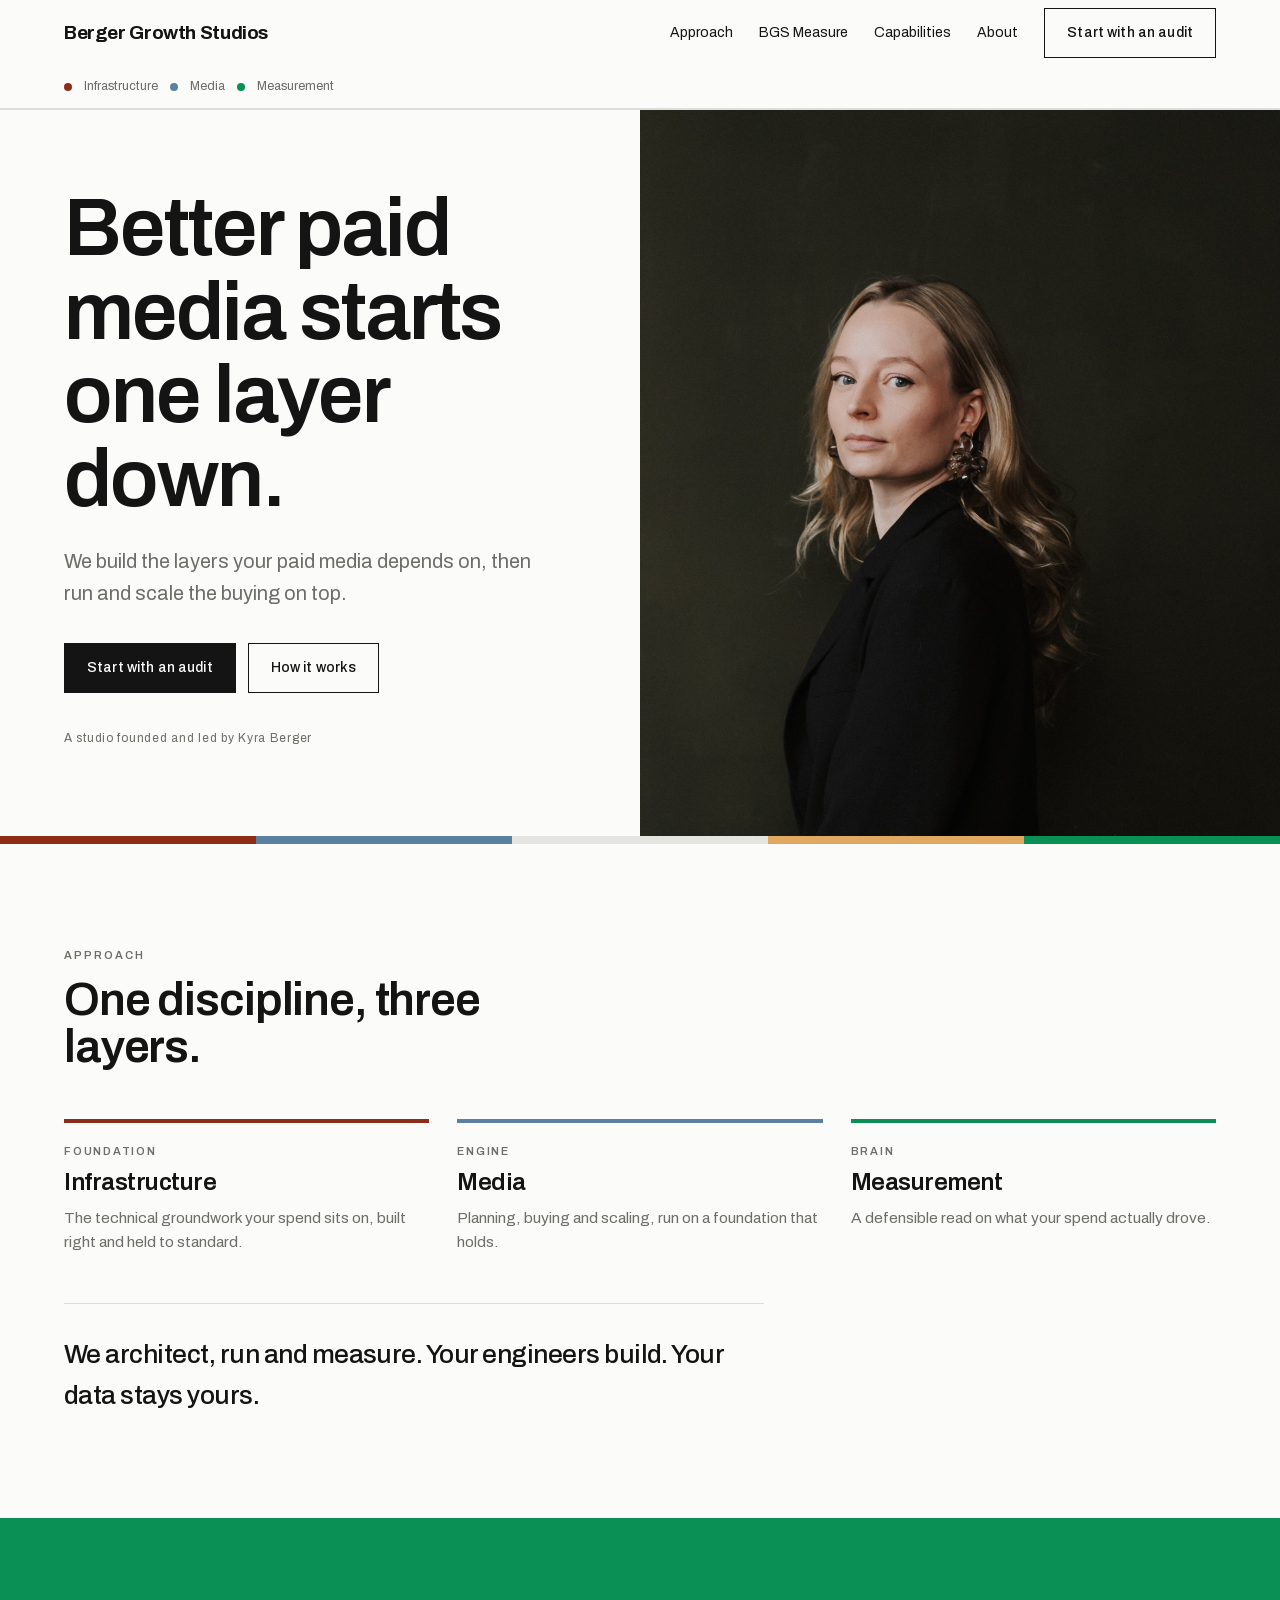
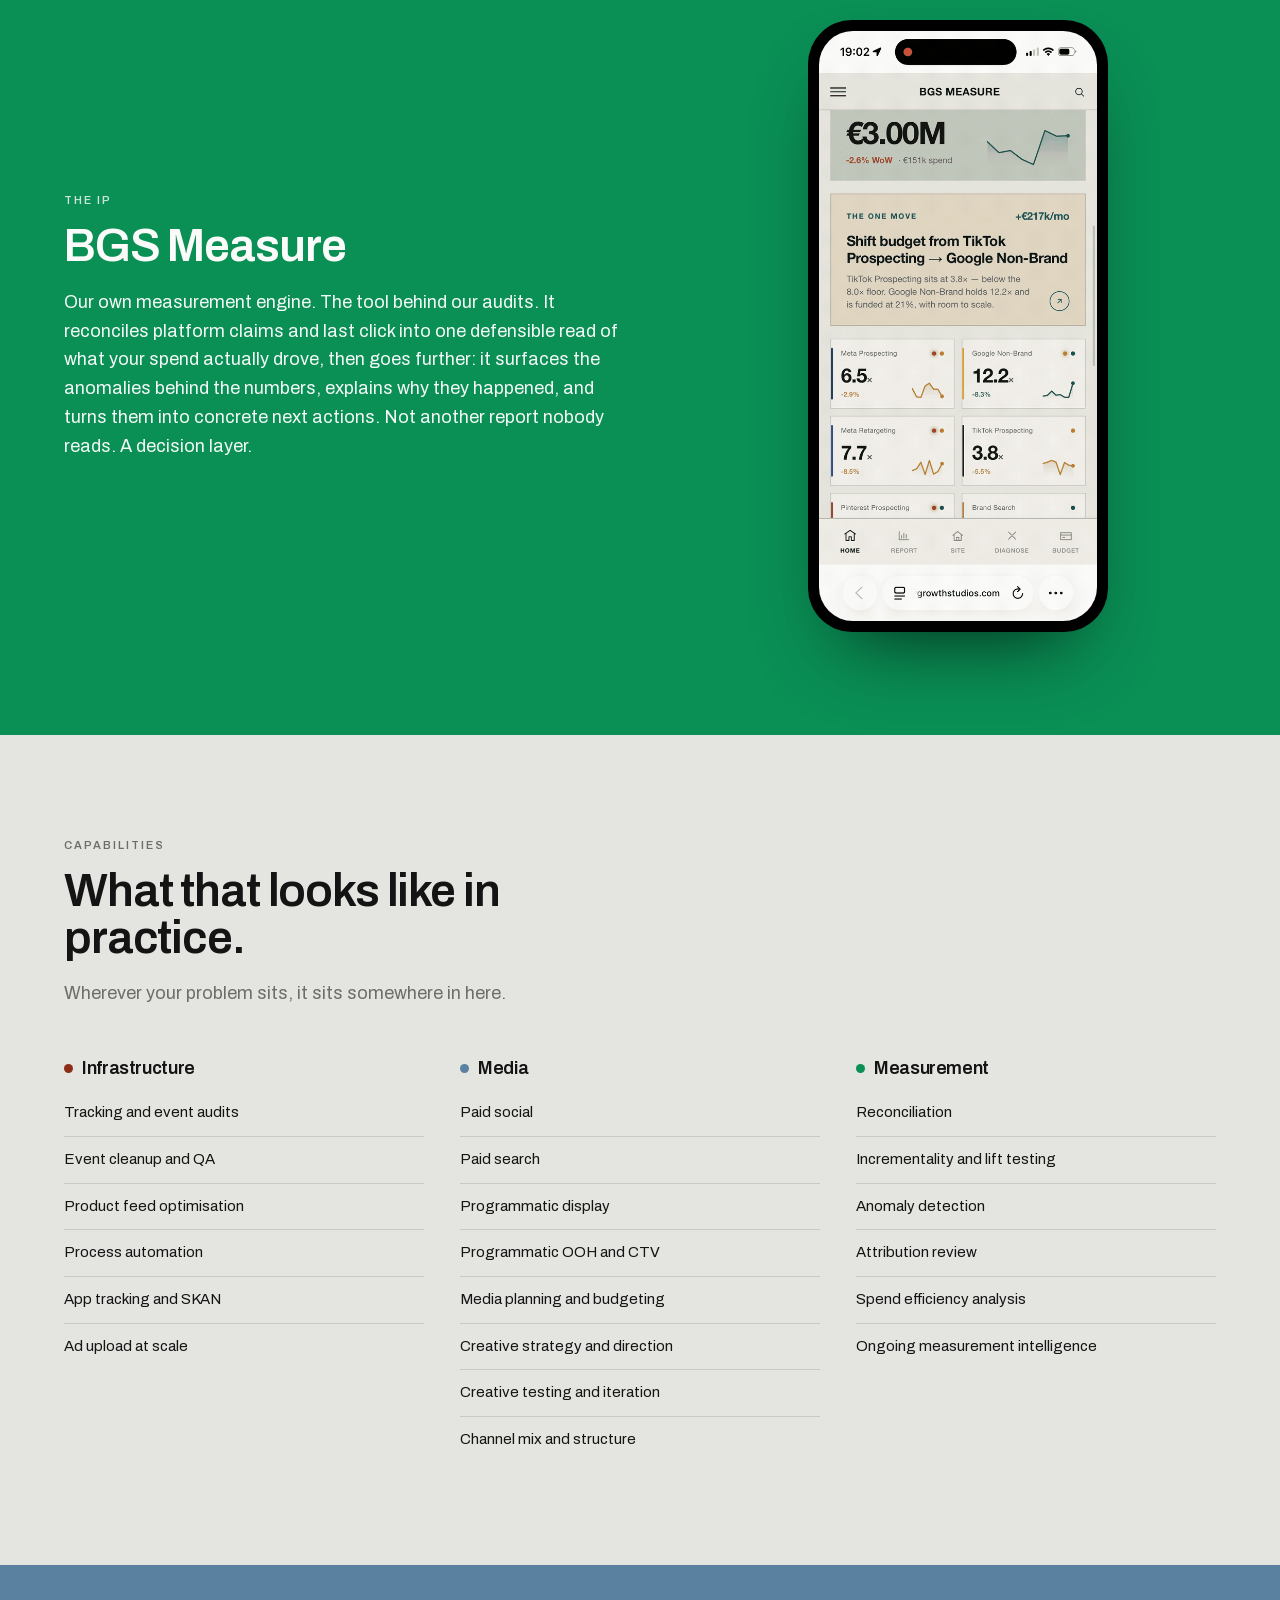
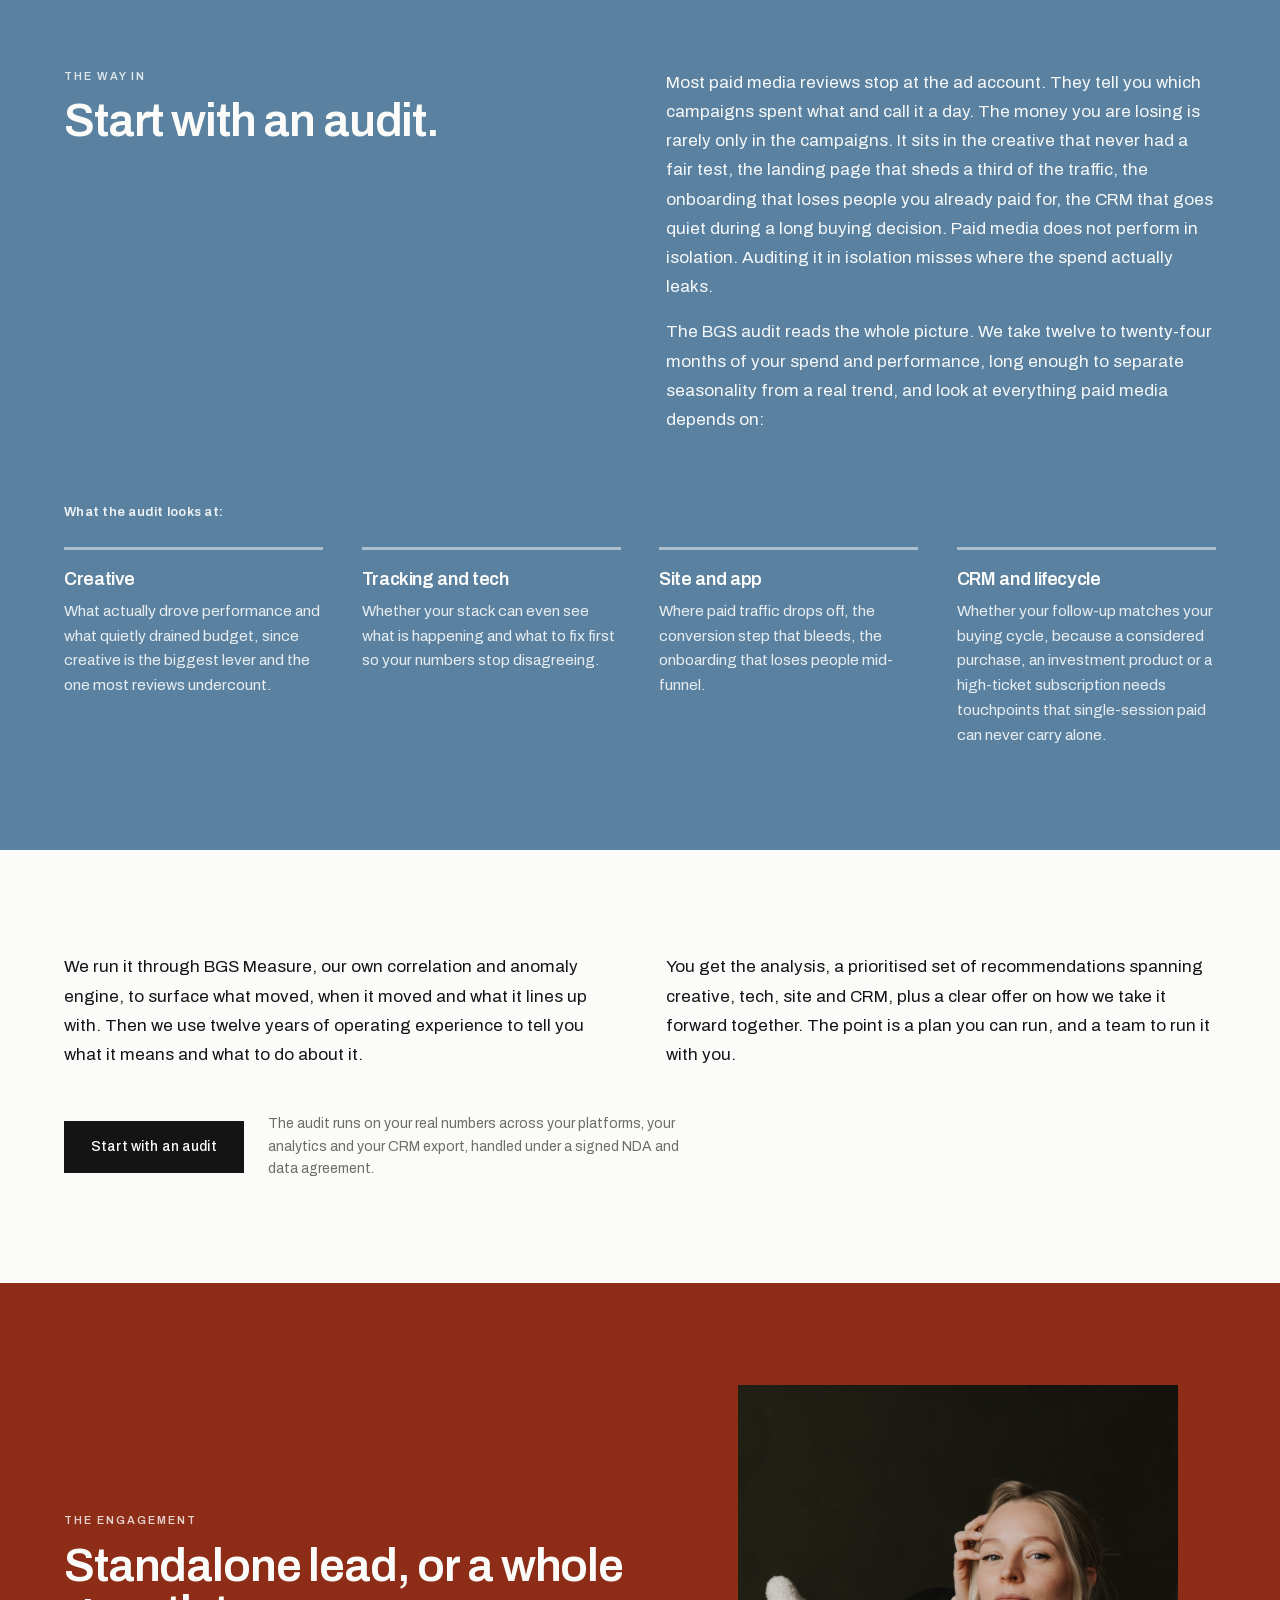
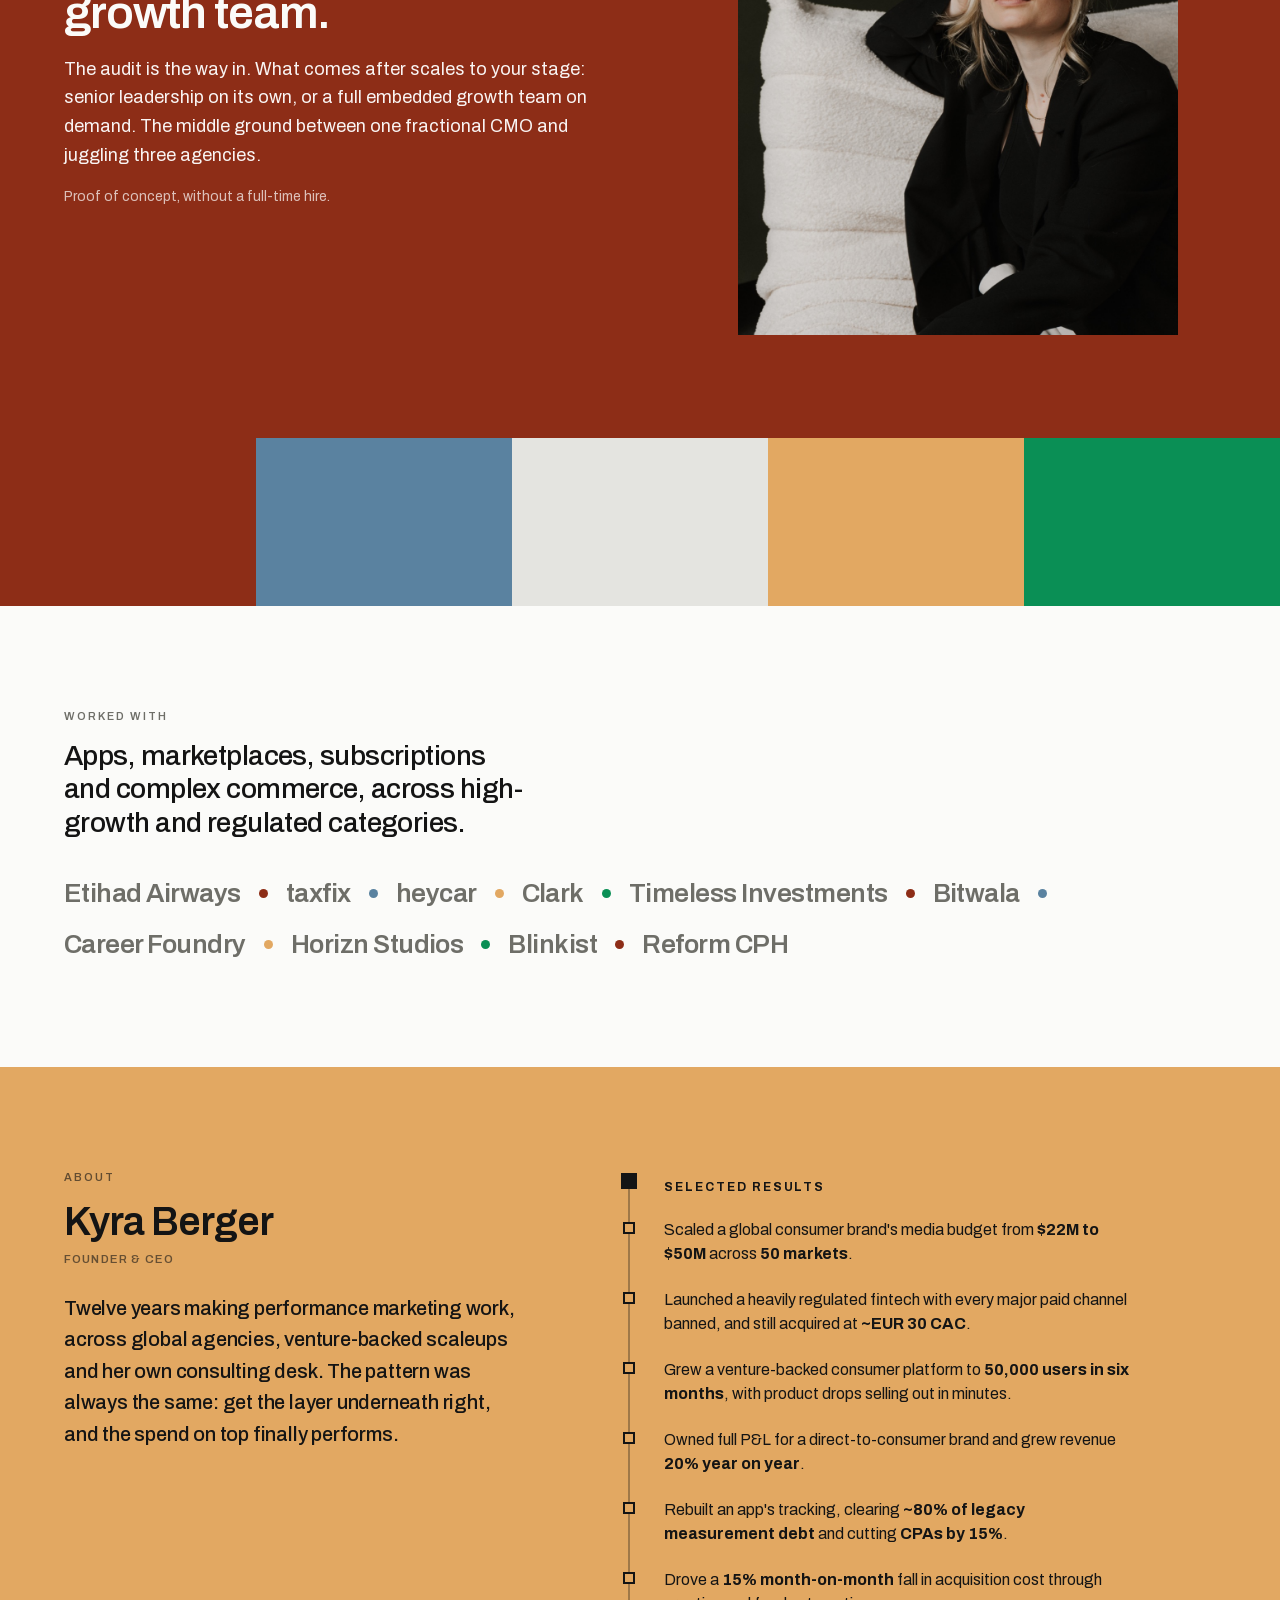
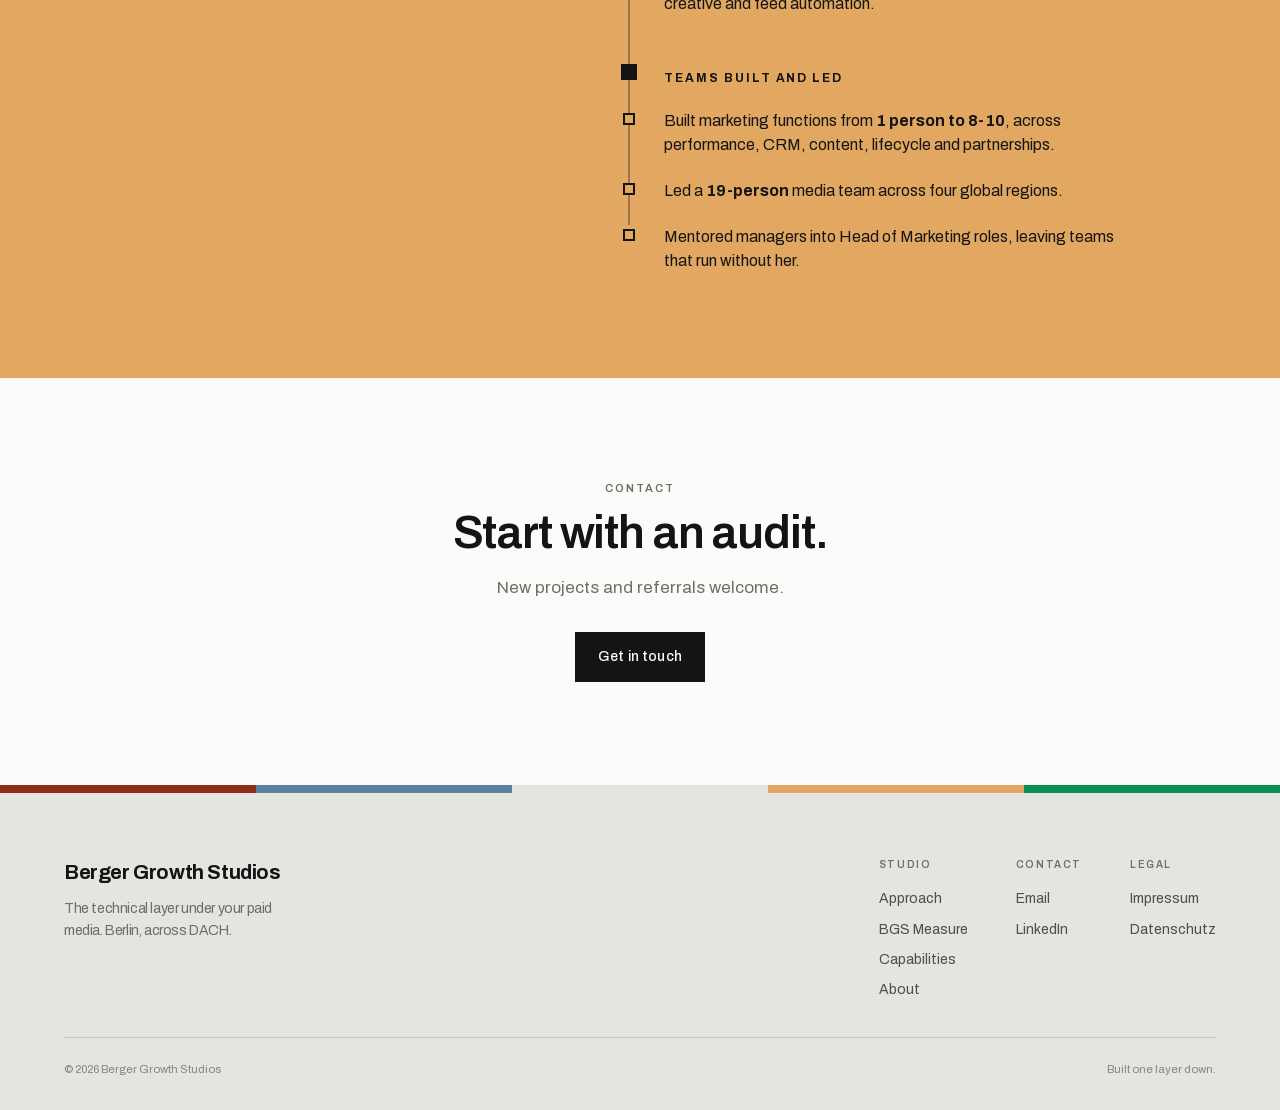
==== commit 367f4cea: "Add rust 'engagement' section after the audit Full-width rust (#8D2D17) section mirroring the BGS Me" ====
--- a/index.html
+++ b/index.html
@@ -251,6 +251,22 @@
     <div style="margin-top:clamp(32px,4vw,44px);display:flex;align-items:center;gap:24px;flex-wrap:wrap">
       <a href="#contact" class="btn-solid" style="display:inline-flex;align-items:center;font-weight:500;font-size:14px;letter-spacing:.01em;padding:14px 26px;border:1px solid #141414;border-radius:0;background:#141414;color:#FBFBF9;text-decoration:none;transition:transform .18s">Start with an audit</a>
       <p style="margin:0;color:#6E6E68;font-size:14px;line-height:1.6;max-width:52ch">The audit runs on your real numbers across your platforms, your analytics and your CRM export, handled under a signed NDA and data agreement.</p>
+    </div>
+  </div>
+</section>
+
+<section id="engagement" style="padding:clamp(58px,8vw,108px) 0;background:#8D2D17;color:#FBFBF9">
+  <div style="max-width:1440px;margin:0 auto;padding:0 clamp(20px,5vw,72px)">
+    <div class="measure" style="display:grid;grid-template-columns:1.05fr .95fr;gap:clamp(36px,5vw,64px);align-items:center">
+      <div>
+        <p style="margin:0;font-size:11px;font-weight:600;letter-spacing:.18em;text-transform:uppercase;color:rgba(255,255,255,.78)">The engagement</p>
+        <h2 style="margin:13px 0 0;font-weight:600;line-height:1.02;letter-spacing:-.025em;font-size:clamp(28px,4vw,46px)">Standalone lead, or a whole growth team.</h2>
+        <p style="margin:18px 0 0;max-width:56ch;color:rgba(255,255,255,.95);font-size:18px;line-height:1.6">The audit is the way in. What comes after scales to your stage: senior leadership on its own, or a full embedded growth team on demand. The middle ground between one fractional CMO and juggling three agencies.</p>
+        <p style="margin:16px 0 0;font-size:14px;line-height:1.6;color:rgba(255,255,255,.7)">Proof of concept, without a full-time hire.</p>
+      </div>
+      <div style="display:flex;justify-content:center">
+        <img src="assets/engagement.jpg" alt="Kyra Berger, founder of Berger Growth Studios" loading="lazy" style="display:block;width:100%;max-width:440px;aspect-ratio:4/5;object-fit:cover;object-position:center">
+      </div>
     </div>
   </div>
 </section>
